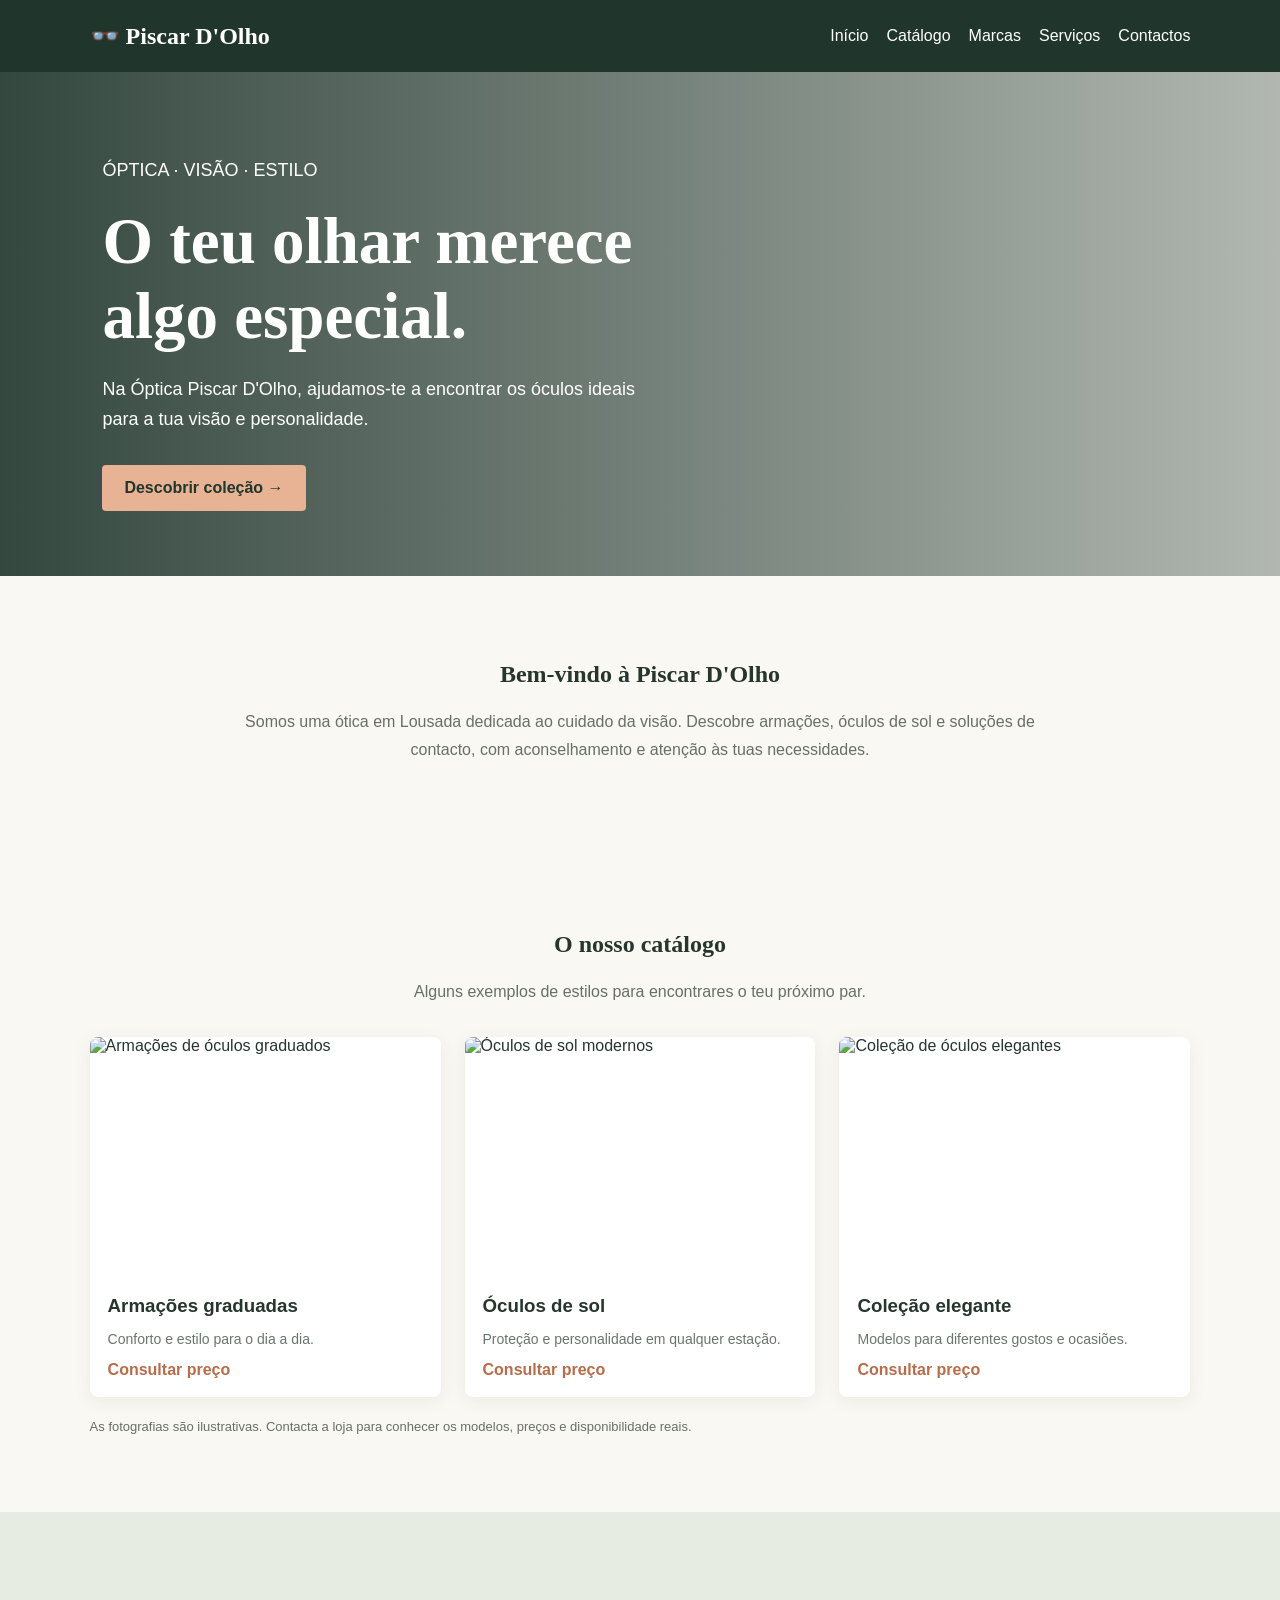
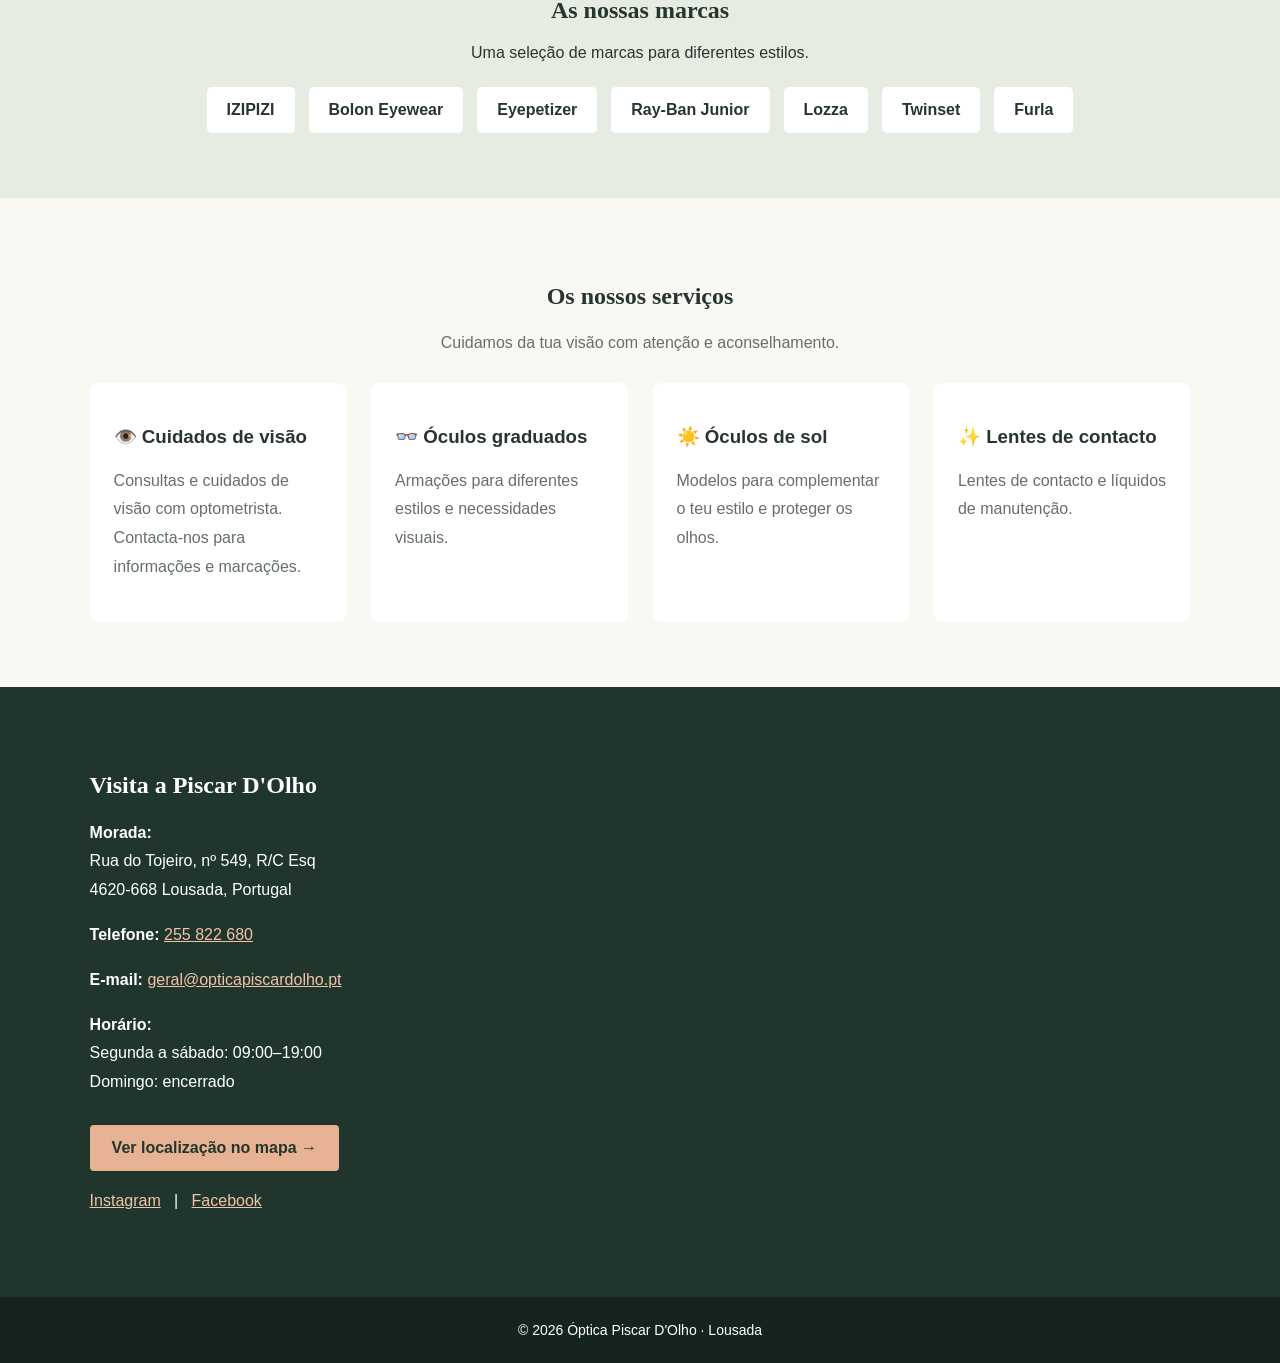
==== index.html @ 875afbbb "Revise index.html for new branding and content Updated the HTML structure and content for the websit" ====
<!DOCTYPE html>
<html lang="pt-PT">
<head>
  <meta charset="UTF-8">
  <meta name="viewport" content="width=device-width, initial-scale=1.0">
  <title>Óptica Piscar D'Olho | Lousada</title>
  <meta name="description" content="Óptica Piscar D'Olho em Lousada. Óculos graduados, óculos de sol, lentes de contacto e cuidados de visão.">
  <style>
    * { box-sizing: border-box; }
    html { scroll-behavior: smooth; }
    body {
      margin: 0;
      font-family: Arial, sans-serif;
      color: #26352e;
      background: #faf8f3;
    }
    header {
      background: #20362d;
      color: white;
      padding: 22px 7%;
      display: flex;
      justify-content: space-between;
      align-items: center;
      flex-wrap: wrap;
      gap: 15px;
    }
    header h2 { margin: 0; }
    nav { display: flex; flex-wrap: wrap; gap: 18px; }
    nav a { color: white; text-decoration: none; }
    nav a:hover { color: #e9b99b; }
    .hero {
      min-height: 480px;
      display: flex;
      align-items: center;
      padding: 65px 8%;
      color: white;
      background:
        linear-gradient(90deg, #20362de8, #20362d55),
        url("https://images.unsplash.com/photo-1511499767150-a48a237f0083?auto=format&fit=crop&w=1600&q=85")
        center/cover;
    }
    .hero div { max-width: 570px; }
    .hero h1 {
      font-family: Georgia, serif;
      font-size: clamp(38px, 6vw, 65px);
      margin: 0 0 20px;
    }
    .hero p { font-size: 18px; line-height: 1.7; }
    .button {
      display: inline-block;
      background: #e8b394;
      color: #20362d;
      padding: 14px 22px;
      margin-top: 12px;
      border-radius: 4px;
      text-decoration: none;
      font-weight: bold;
    }
    section { padding: 65px 7%; }
    .intro { text-align: center; max-width: 850px; margin: auto; }
    h2 { font-family: Georgia, serif; }
    .intro p, .service p { line-height: 1.8; color: #657067; }
    .products {
      display: grid;
      grid-template-columns: repeat(auto-fit, minmax(220px, 1fr));
      gap: 24px;
      margin-top: 30px;
    }
    .product {
      background: white;
      border-radius: 8px;
      overflow: hidden;
      box-shadow: 0 4px 18px #26352e12;
    }
    .product img {
      width: 100%;
      height: 240px;
      object-fit: cover;
      display: block;
    }
    .product-info { padding: 18px; }
    .product-info h3 { margin: 0 0 8px; }
    .product-info p { color: #69756c; font-size: 14px; }
    .price { font-weight: bold; color: #b66d4b; }
    .brands { background: #e7ece3; text-align: center; }
    .brand-list {
      display: flex;
      justify-content: center;
      flex-wrap: wrap;
      gap: 14px;
      margin-top: 25px;
    }
    .brand-list span {
      background: white;
      padding: 14px 20px;
      border-radius: 5px;
      font-weight: bold;
    }
    .services {
      display: grid;
      grid-template-columns: repeat(auto-fit, minmax(220px, 1fr));
      gap: 25px;
      margin-top: 25px;
    }
    .service {
      background: white;
      padding: 24px;
      border-radius: 8px;
    }
    .contact {
      background: #20362d;
      color: white;
    }
    .contact p { line-height: 1.8; }
    .contact a:not(.button) { color: #f0c4a8; }
    footer {
      background: #15251e;
      color: white;
      text-align: center;
      padding: 25px;
      font-size: 14px;
    }
    @media (max-width: 600px) {
      header { justify-content: center; text-align: center; }
      nav { justify-content: center; }
      .hero { padding: 55px 7%; }
    }
  </style>
</head>
<body>

  <header>
    <h2>👓 Piscar D'Olho</h2>
    <nav>
      <a href="#inicio">Início</a>
      <a href="#catalogo">Catálogo</a>
      <a href="#marcas">Marcas</a>
      <a href="#servicos">Serviços</a>
      <a href="#contactos">Contactos</a>
    </nav>
  </header>

  <main>
    <section class="hero" id="inicio">
      <div>
        <p>ÓPTICA · VISÃO · ESTILO</p>
        <h1>O teu olhar merece algo especial.</h1>
        <p>
          Na Óptica Piscar D'Olho, ajudamos-te a encontrar
          os óculos ideais para a tua visão e personalidade.
        </p>
        <a class="button" href="#catalogo">Descobrir coleção →</a>
      </div>
    </section>

    <section>
      <div class="intro">
        <h2>Bem-vindo à Piscar D'Olho</h2>
        <p>
          Somos uma ótica em Lousada dedicada ao cuidado da visão.
          Descobre armações, óculos de sol e soluções de contacto,
          com aconselhamento e atenção às tuas necessidades.
        </p>
      </div>
    </section>

    <section id="catalogo">
      <div class="intro">
        <h2>O nosso catálogo</h2>
        <p>Alguns exemplos de estilos para encontrares o teu próximo par.</p>
      </div>

      <div class="products">
        <article class="product">
          <img src="https://images.unsplash.com/photo-1574258495973-f010dfbb5371?auto=format&fit=crop&w=700&q=80"
               alt="Armações de óculos graduados">
          <div class="product-info">
            <h3>Armações graduadas</h3>
            <p>Conforto e estilo para o dia a dia.</p>
            <span class="price">Consultar preço</span>
          </div>
        </article>

        <article class="product">
          <img src="https://images.unsplash.com/photo-1508296695146-257a814070b4?auto=format&fit=crop&w=700&q=80"
               alt="Óculos de sol modernos">
          <div class="product-info">
            <h3>Óculos de sol</h3>
            <p>Proteção e personalidade em qualquer estação.</p>
            <span class="price">Consultar preço</span>
          </div>
        </article>

        <article class="product">
          <img src="https://images.unsplash.com/photo-1511499767150-a48a237f0083?auto=format&fit=crop&w=700&q=80"
               alt="Coleção de óculos elegantes">
          <div class="product-info">
            <h3>Coleção elegante</h3>
            <p>Modelos para diferentes gostos e ocasiões.</p>
            <span class="price">Consultar preço</span>
          </div>
        </article>
      </div>
      <p style="font-size:13px;color:#657067;margin-top:22px">
        As fotografias são ilustrativas. Contacta a loja para conhecer
        os modelos, preços e disponibilidade reais.
      </p>
    </section>

    <section class="brands" id="marcas">
      <h2>As nossas marcas</h2>
      <p>Uma seleção de marcas para diferentes estilos.</p>
      <div class="brand-list">
        <span>IZIPIZI</span>
        <span>Bolon Eyewear</span>
        <span>Eyepetizer</span>
        <span>Ray-Ban Junior</span>
        <span>Lozza</span>
        <span>Twinset</span>
        <span>Furla</span>
      </div>
    </section>

    <section id="servicos">
      <div class="intro">
        <h2>Os nossos serviços</h2>
        <p>Cuidamos da tua visão com atenção e aconselhamento.</p>
      </div>
      <div class="services">
        <article class="service">
          <h3>👁️ Cuidados de visão</h3>
          <p>Consultas e cuidados de visão com optometrista.
             Contacta-nos para informações e marcações.</p>
        </article>
        <article class="service">
          <h3>👓 Óculos graduados</h3>
          <p>Armações para diferentes estilos e necessidades visuais.</p>
        </article>
        <article class="service">
          <h3>☀️ Óculos de sol</h3>
          <p>Modelos para complementar o teu estilo e proteger os olhos.</p>
        </article>
        <article class="service">
          <h3>✨ Lentes de contacto</h3>
          <p>Lentes de contacto e líquidos de manutenção.</p>
        </article>
      </div>
    </section>

    <section class="contact" id="contactos">
      <h2>Visita a Piscar D'Olho</h2>
      <p><strong>Morada:</strong><br>
        Rua do Tojeiro, nº 549, R/C Esq<br>
        4620-668 Lousada, Portugal
      </p>
      <p><strong>Telefone:</strong>
        <a href="tel:+351255822680">255 822 680</a>
      </p>
      <p><strong>E-mail:</strong>
        <a href="mailto:geral@opticapiscardolho.pt">
          geral@opticapiscardolho.pt
        </a>
      </p>
      <p><strong>Horário:</strong><br>
        Segunda a sábado: 09:00–19:00<br>
        Domingo: encerrado
      </p>
      <a class="button"
         href="https://www.google.com/maps/search/?api=1&query=Rua+do+Tojeiro+549+Lousada"
         target="_blank" rel="noopener">
        Ver localização no mapa →
      </a>
      <p>
        <a href="https://www.instagram.com/opticapiscardolho/"
           target="_blank" rel="noopener">Instagram</a>
        &nbsp; | &nbsp;
        <a href="https://www.facebook.com/piscardolho/?locale=pt_BR"
           target="_blank" rel="noopener">Facebook</a>
      </p>
    </section>
  </main>

  <footer>
    © <span id="ano"></span> Óptica Piscar D'Olho · Lousada
  </footer>

  <script>
    document.getElementById("ano").textContent =
      new Date().getFullYear();
  </script>
</body>
</html>
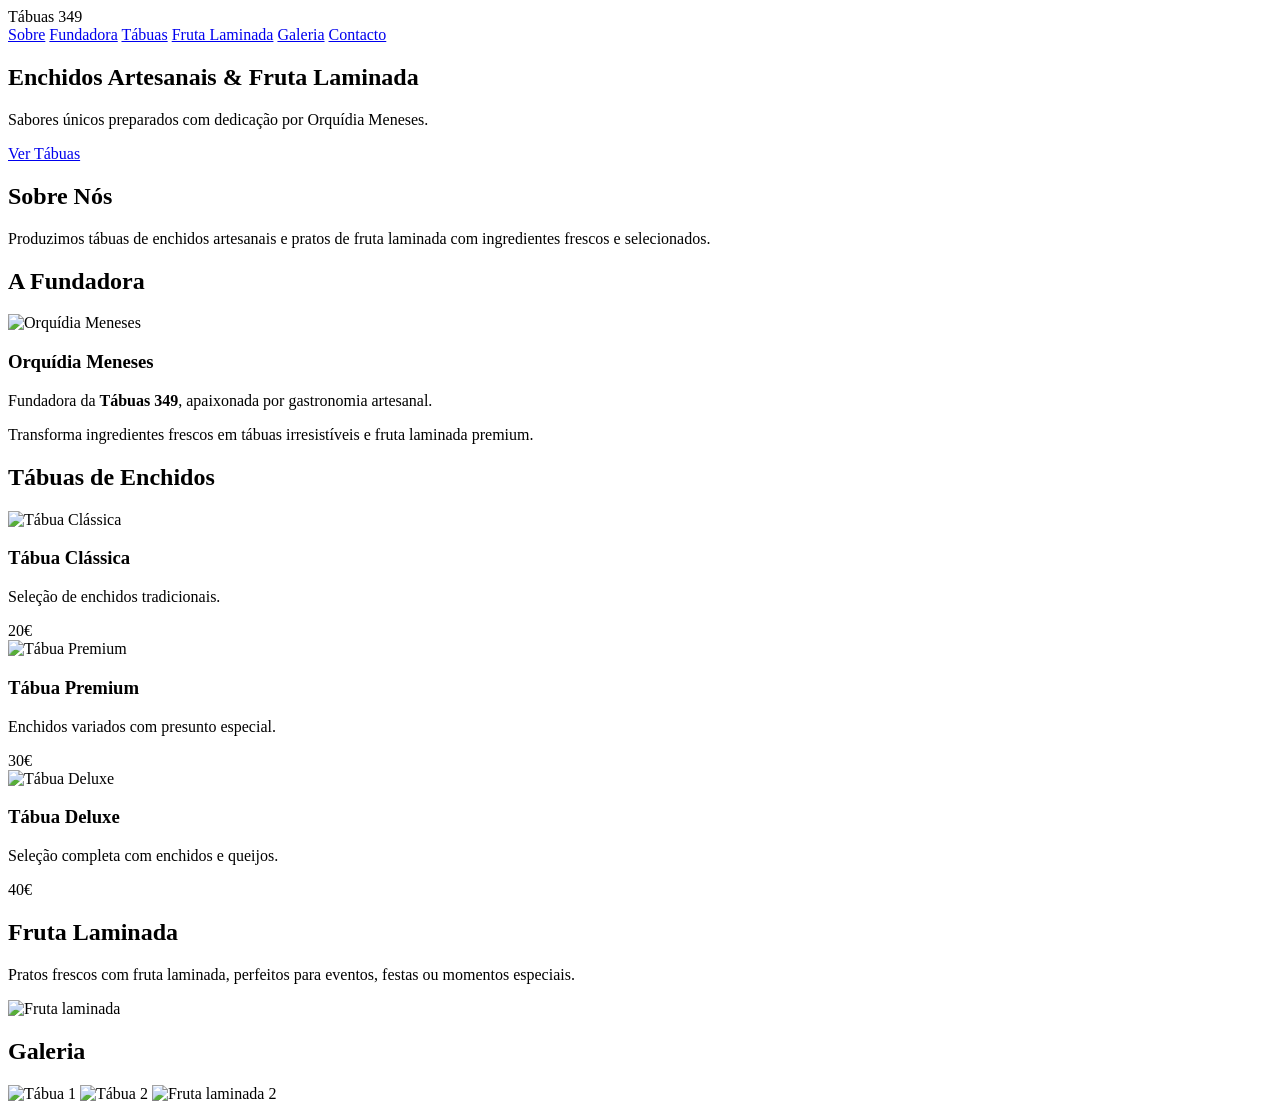
==== commit b0dfeb69: "Fix formatting of 'Fruta Laminada' link" ====
--- a/index.html
+++ b/index.html
@@ -1,297 +1,121 @@
-
 <!DOCTYPE html>
-<html lang="pt-PT">
+<html lang="pt">
 <head>
   <meta charset="UTF-8">
   <meta name="viewport" content="width=device-width, initial-scale=1.0">
-  <title>Óptica Piscar D'Olho | Lousada</title>
-  <meta name="description" content="Óptica Piscar D'Olho em Lousada. Óculos graduados, óculos de sol, lentes de contacto e cuidados de visão.">
-  <style>
-    * { box-sizing: border-box; }
-    html { scroll-behavior: smooth; }
-    body {
-      margin: 0;
-      font-family: Arial, sans-serif;
-      color: #26352e;
-      background: #faf8f3;
-    }
-    header {
-      background: #20362d;
-      color: white;
-      padding: 22px 7%;
-      display: flex;
-      justify-content: space-between;
-      align-items: center;
-      flex-wrap: wrap;
-      gap: 15px;
-    }
-    header h2 { margin: 0; }
-    nav { display: flex; flex-wrap: wrap; gap: 18px; }
-    nav a { color: white; text-decoration: none; }
-    nav a:hover { color: #e9b99b; }
-    .hero {
-      min-height: 480px;
-      display: flex;
-      align-items: center;
-      padding: 65px 8%;
-      color: white;
-      background:
-        linear-gradient(90deg, #20362de8, #20362d55),
-        url("https://images.unsplash.com/photo-1511499767150-a48a237f0083?auto=format&fit=crop&w=1600&q=85")
-        center/cover;
-    }
-    .hero div { max-width: 570px; }
-    .hero h1 {
-      font-family: Georgia, serif;
-      font-size: clamp(38px, 6vw, 65px);
-      margin: 0 0 20px;
-    }
-    .hero p { font-size: 18px; line-height: 1.7; }
-    .button {
-      display: inline-block;
-      background: #e8b394;
-      color: #20362d;
-      padding: 14px 22px;
-      margin-top: 12px;
-      border-radius: 4px;
-      text-decoration: none;
-      font-weight: bold;
-    }
-    section { padding: 65px 7%; }
-    .intro { text-align: center; max-width: 850px; margin: auto; }
-    h2 { font-family: Georgia, serif; }
-    .intro p, .service p { line-height: 1.8; color: #657067; }
-    .products {
-      display: grid;
-      grid-template-columns: repeat(auto-fit, minmax(220px, 1fr));
-      gap: 24px;
-      margin-top: 30px;
-    }
-    .product {
-      background: white;
-      border-radius: 8px;
-      overflow: hidden;
-      box-shadow: 0 4px 18px #26352e12;
-    }
-    .product img {
-      width: 100%;
-      height: 240px;
-      object-fit: cover;
-      display: block;
-    }
-    .product-info { padding: 18px; }
-    .product-info h3 { margin: 0 0 8px; }
-    .product-info p { color: #69756c; font-size: 14px; }
-    .price { font-weight: bold; color: #b66d4b; }
-    .brands { background: #e7ece3; text-align: center; }
-    .brand-list {
-      display: flex;
-      justify-content: center;
-      flex-wrap: wrap;
-      gap: 14px;
-      margin-top: 25px;
-    }
-    .brand-list span {
-      background: white;
-      padding: 14px 20px;
-      border-radius: 5px;
-      font-weight: bold;
-    }
-    .services {
-      display: grid;
-      grid-template-columns: repeat(auto-fit, minmax(220px, 1fr));
-      gap: 25px;
-      margin-top: 25px;
-    }
-    .service {
-      background: white;
-      padding: 24px;
-      border-radius: 8px;
-    }
-    .contact {
-      background: #20362d;
-      color: white;
-    }
-    .contact p { line-height: 1.8; }
-    .contact a:not(.button) { color: #f0c4a8; }
-    footer {
-      background: #15251e;
-      color: white;
-      text-align: center;
-      padding: 25px;
-      font-size: 14px;
-    }
-    @media (max-width: 600px) {
-      header { justify-content: center; text-align: center; }
-      nav { justify-content: center; }
-      .hero { padding: 55px 7%; }
-    }
-  </style>
+  <title>Tábuas 349 — Enchidos & Fruta Laminada</title>
+  <link rel="stylesheet" href="style.css">
 </head>
+
 <body>
 
-  <header>
-    <h2>👓 Piscar D'Olho</h2>
+  <!-- ============================
+       HEADER MODERNO
+  ============================ -->
+  <header class="topo">
+    <div class="logo">Tábuas 349</div>
     <nav>
-      <a href="#inicio">Início</a>
-      <a href="#catalogo">Catálogo</a>
-      <a href="#marcas">Marcas</a>
-      <a href="#servicos">Serviços</a>
-      <a href="#contactos">Contactos</a>
+      <a href="#sobre">Sobre</a>
+      <a href="#fundadora">Fundadora</a>
+      <a href="#tabuas">Tábuas</a>
+      <a href="#fruta">Fruta Laminada</a> 
+      <a href="#galeria">Galeria</a>
+      <a href="#contacto">Contacto</a>
     </nav>
   </header>
 
-  <main>
-    <section class="hero" id="inicio">
-      <div>
-        <p>ÓPTICA · VISÃO · ESTILO</p>
-        <h1>O teu olhar merece algo especial.</h1>
-        <p>
-          Na Óptica Piscar D'Olho, ajudamos-te a encontrar
-          os óculos ideais para a tua visão e personalidade.
-        </p>
-        <a class="button" href="#catalogo">Descobrir coleção →</a>
-      </div>
-    </section>
-
-    <section>
-      <div class="intro">
-        <h2>Bem-vindo à Piscar D'Olho</h2>
-        <p>
-          Somos uma ótica em Lousada dedicada ao cuidado da visão.
-          Descobre armações, óculos de sol e soluções de contacto,
-          com aconselhamento e atenção às tuas necessidades.
-        </p>
-      </div>
-    </section>
-
-    <section id="catalogo">
-      <div class="intro">
-        <h2>O nosso catálogo</h2>
-        <p>Alguns exemplos de estilos para encontrares o teu próximo par.</p>
-      </div>
-
-      <div class="products">
-        <article class="product">
-          <img src="https://images.unsplash.com/photo-1574258495973-f010dfbb5371?auto=format&fit=crop&w=700&q=80"
-               alt="Armações de óculos graduados">
-          <div class="product-info">
-            <h3>Armações graduadas</h3>
-            <p>Conforto e estilo para o dia a dia.</p>
-            <span class="price">Consultar preço</span>
-          </div>
-        </article>
-
-        <article class="product">
-          <img src="https://images.unsplash.com/photo-1508296695146-257a814070b4?auto=format&fit=crop&w=700&q=80"
-               alt="Óculos de sol modernos">
-          <div class="product-info">
-            <h3>Óculos de sol</h3>
-            <p>Proteção e personalidade em qualquer estação.</p>
-            <span class="price">Consultar preço</span>
-          </div>
-        </article>
-
-        <article class="product">
-          <img src="https://images.unsplash.com/photo-1511499767150-a48a237f0083?auto=format&fit=crop&w=700&q=80"
-               alt="Coleção de óculos elegantes">
-          <div class="product-info">
-            <h3>Coleção elegante</h3>
-            <p>Modelos para diferentes gostos e ocasiões.</p>
-            <span class="price">Consultar preço</span>
-          </div>
-        </article>
-      </div>
-      <p style="font-size:13px;color:#657067;margin-top:22px">
-        As fotografias são ilustrativas. Contacta a loja para conhecer
-        os modelos, preços e disponibilidade reais.
-      </p>
-    </section>
-
-    <section class="brands" id="marcas">
-      <h2>As nossas marcas</h2>
-      <p>Uma seleção de marcas para diferentes estilos.</p>
-      <div class="brand-list">
-        <span>IZIPIZI</span>
-        <span>Bolon Eyewear</span>
-        <span>Eyepetizer</span>
-        <span>Ray-Ban Junior</span>
-        <span>Lozza</span>
-        <span>Twinset</span>
-        <span>Furla</span>
-      </div>
-    </section>
-
-    <section id="servicos">
-      <div class="intro">
-        <h2>Os nossos serviços</h2>
-        <p>Cuidamos da tua visão com atenção e aconselhamento.</p>
-      </div>
-      <div class="services">
-        <article class="service">
-          <h3>👁️ Cuidados de visão</h3>
-          <p>Consultas e cuidados de visão com optometrista.
-             Contacta-nos para informações e marcações.</p>
-        </article>
-        <article class="service">
-          <h3>👓 Óculos graduados</h3>
-          <p>Armações para diferentes estilos e necessidades visuais.</p>
-        </article>
-        <article class="service">
-          <h3>☀️ Óculos de sol</h3>
-          <p>Modelos para complementar o teu estilo e proteger os olhos.</p>
-        </article>
-        <article class="service">
-          <h3>✨ Lentes de contacto</h3>
-          <p>Lentes de contacto e líquidos de manutenção.</p>
-        </article>
-      </div>
-    </section>
-
-    <section class="contact" id="contactos">
-      <h2>Visita a Piscar D'Olho</h2>
-      <p><strong>Morada:</strong><br>
-        Rua do Tojeiro, nº 549, R/C Esq<br>
-        4620-668 Lousada, Portugal
-      </p>
-      <p><strong>Telefone:</strong>
-        <a href="tel:+351255822680">255 822 680</a>
-      </p>
-      <p><strong>E-mail:</strong>
-        <a href="mailto:geral@opticapiscardolho.pt">
-          geral@opticapiscardolho.pt
-        </a>
-      </p>
-      <p><strong>Horário:</strong><br>
-        Segunda a sábado: 09:00–19:00<br>
-        Domingo: encerrado
-      </p>
-      <a class="button"
-         href="https://www.google.com/maps/search/?api=1&query=Rua+do+Tojeiro+549+Lousada"
-         target="_blank" rel="noopener">
-        Ver localização no mapa →
-      </a>
-      <p>
-        <a href="https://www.instagram.com/opticapiscardolho/"
-           target="_blank" rel="noopener">Instagram</a>
-        &nbsp; | &nbsp;
-        <a href="https://www.facebook.com/piscardolho/?locale=pt_BR"
-           target="_blank" rel="noopener">Facebook</a>
-      </p>
-    </section>
-  </main>
-
-  <footer>
-    © <span id="ano"></span> Óptica Piscar D'Olho · Lousada
-  </footer>
-
-  <script>
-    document.getElementById("ano").textContent =
-      new Date().getFullYear();
-  </script>
-</body>
-</html>
+  <!-- ============================
+       HERO MODERNO
+  ============================ -->
+  <section class="hero">
+  <div class="hero-texto">
+    <h1>Enchidos Artesanais & Fruta Laminada</h1>
+    <p>Sabores únicos preparados com dedicação por Orquídia Meneses.</p>
+    <a href="#tabuas" class="botao">Ver Tábuas</a>
+  </div>
+</section>
 
 
 
+  <!-- ============================
+       SOBRE
+  ============================ -->
+  <section id="sobre" class="secao secao-alt">
+    <h2>Sobre Nós</h2>
+    <p>Produzimos tábuas de enchidos artesanais e pratos de fruta laminada com ingredientes frescos e selecionados.</p>
+  </section>
 
+  <!-- ============================
+       FUNDADORA
+  ============================ -->
+<section id="fundadora" class="secao">
+  <h2>A Fundadora</h2>
+
+  <div class="fundadora-container">
+    <img src="img/orquidia.jpg" alt="Orquídia Meneses" class="fundadora-foto">
+
+    <div class="fundadora-texto">
+      <h3>Orquídia Meneses</h3>
+      <p>Fundadora da <strong>Tábuas 349</strong>, apaixonada por gastronomia artesanal.</p>
+      <p>Transforma ingredientes frescos em tábuas irresistíveis e fruta laminada premium.</p>
+    </div>
+  </div>
+</section>
+
+
+  <!-- ============================
+       TÁBUAS
+  ============================ -->
+ <section id="tabuas" class="secao secao-alt">
+  <h2>Tábuas de Enchidos</h2>
+
+  <div class="grid">
+    <div class="card">
+      <img src="img/tabua20.jpg" alt="Tábua Clássica">
+      <h3>Tábua Clássica</h3>
+      <p>Seleção de enchidos tradicionais.</p>
+      <span class="preco">20€</span>
+    </div>
+
+    <div class="card">
+      <img src="img/tabua30.jpg" alt="Tábua Premium">
+      <h3>Tábua Premium</h3>
+      <p>Enchidos variados com presunto especial.</p>
+      <span class="preco">30€</span>
+    </div>
+
+    <div class="card">
+      <img src="img/tabua40.jpg" alt="Tábua Deluxe">
+      <h3>Tábua Deluxe</h3>
+      <p>Seleção completa com enchidos e queijos.</p>
+      <span class="preco">40€</span>
+    </div>
+  </div>
+</section>
+
+
+  <!-- ============================
+       FRUTA LAMINADA
+  ============================ -->
+
+  <section id="fruta" class="secao">
+  <h2>Fruta Laminada</h2>
+  <p>Pratos frescos com fruta laminada, perfeitos para eventos, festas ou momentos especiais.</p>
+  <img src="img/fruta.jpg" alt="Fruta laminada" class="fruta-foto">
+</section>
+
+
+  <!-- ============================
+       GALERIA
+  ============================ -->
+ <section id="galeria" class="secao secao-alt">
+  <h2>Galeria</h2>
+
+  <div class="grid">
+    <img src="img/tabua1.jpg" class="galeria-img" alt="Tábua 1">
+    <img src="img/tabua2.jpg" class="galeria-img" alt="Tábua 2">
+    <img src="img/fruta2.jpg" class="galeria-img" alt="Fruta laminada 2">
+  </div>
+</section>
+
+
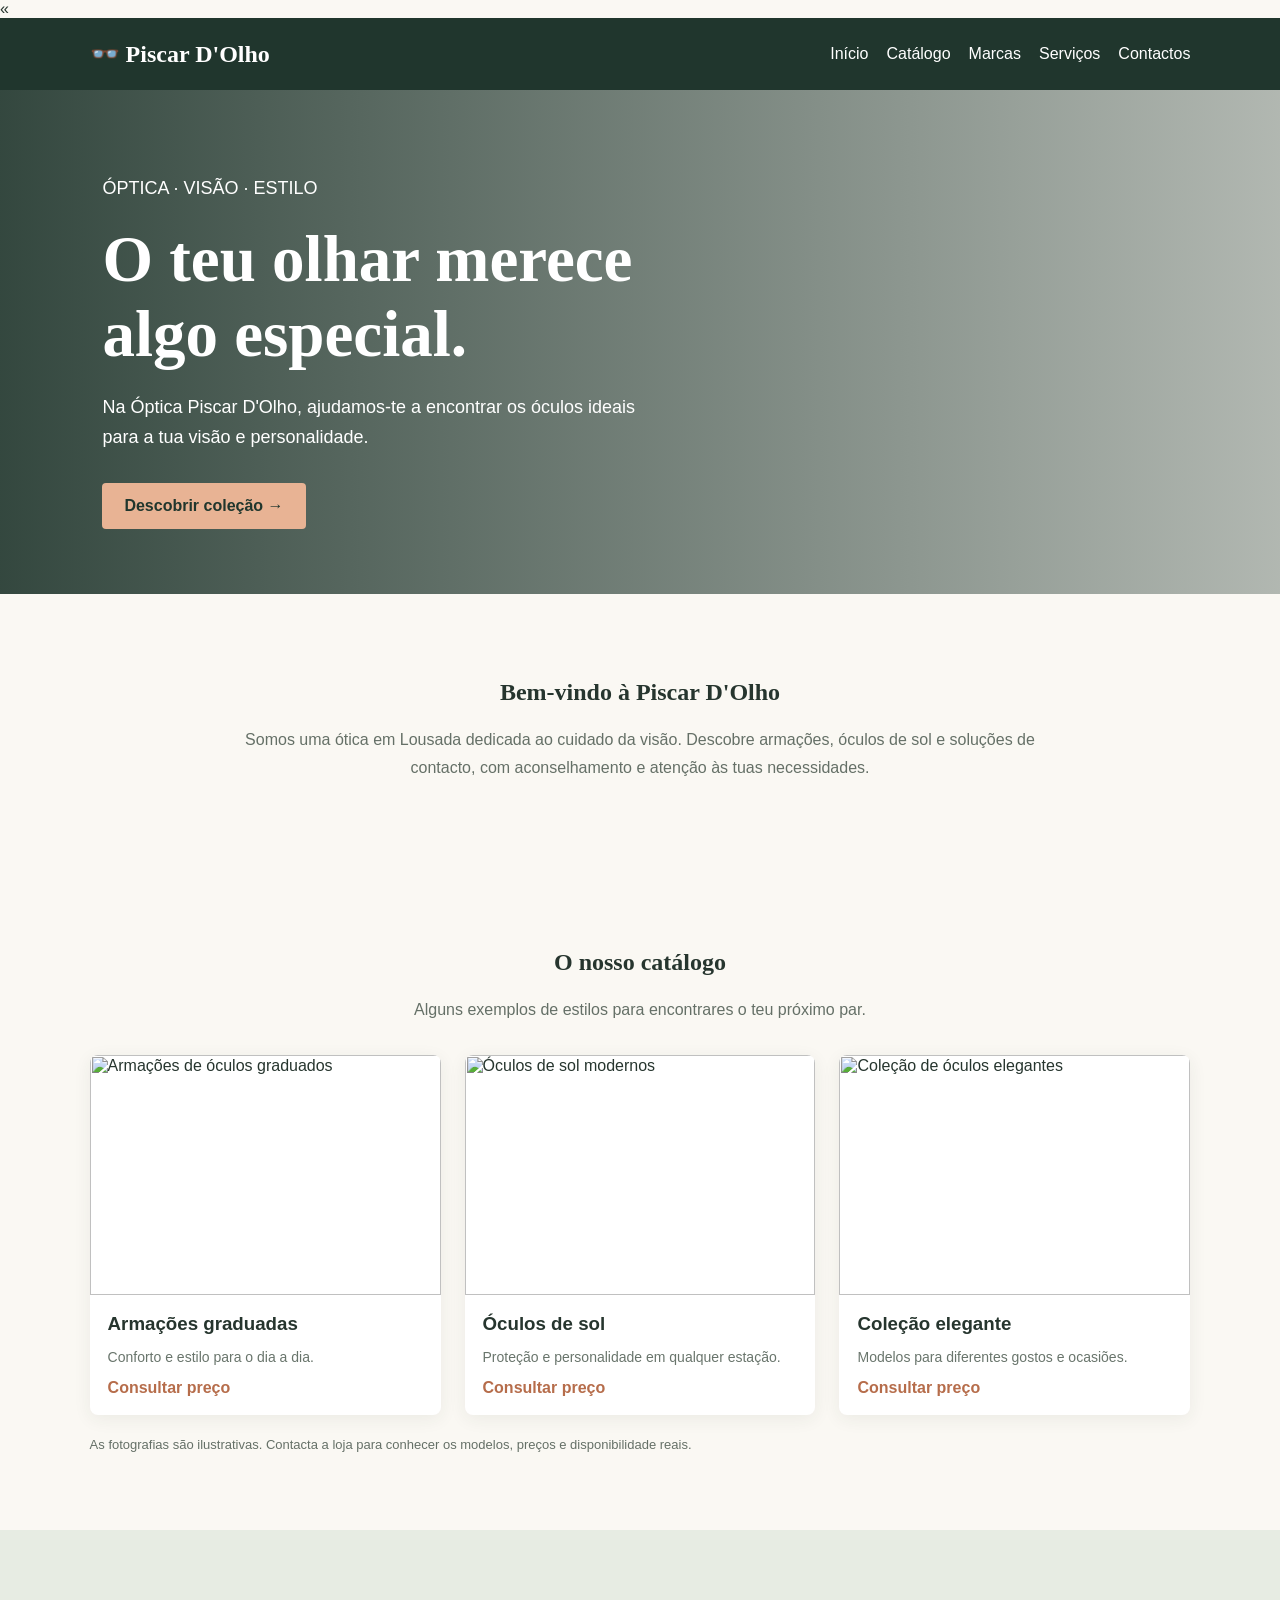
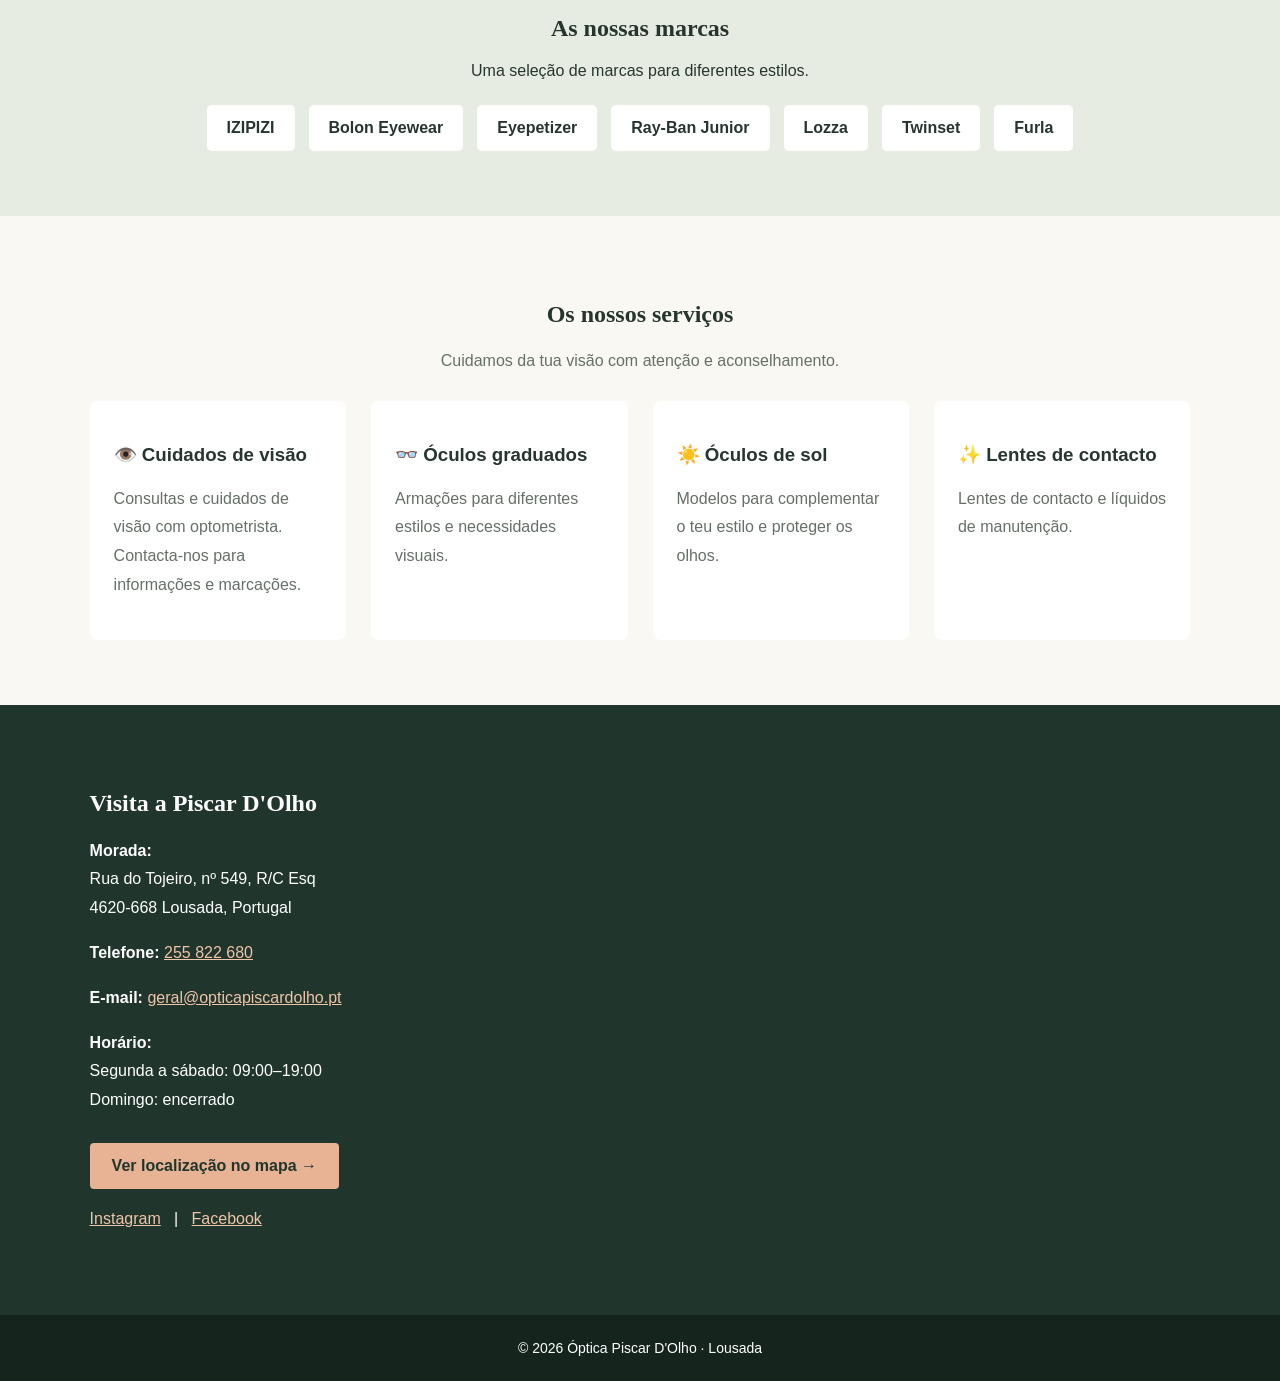
==== commit eb0d3fde: "Revise index.html for Óptica Piscar D'Olho Updated the website content and styling for Óptica Piscar" ====
--- a/index.html
+++ b/index.html
@@ -1,121 +1,293 @@
+«
 <!DOCTYPE html>
-<html lang="pt">
+<html lang="pt-PT">
 <head>
   <meta charset="UTF-8">
   <meta name="viewport" content="width=device-width, initial-scale=1.0">
-  <title>Tábuas 349 — Enchidos & Fruta Laminada</title>
-  <link rel="stylesheet" href="style.css">
+  <title>Óptica Piscar D'Olho | Lousada</title>
+  <meta name="description" content="Óptica Piscar D'Olho em Lousada. Óculos graduados, óculos de sol, lentes de contacto e cuidados de visão.">
+  <style>
+    * { box-sizing: border-box; }
+    html { scroll-behavior: smooth; }
+    body {
+      margin: 0;
+      font-family: Arial, sans-serif;
+      color: #26352e;
+      background: #faf8f3;
+    }
+    header {
+      background: #20362d;
+      color: white;
+      padding: 22px 7%;
+      display: flex;
+      justify-content: space-between;
+      align-items: center;
+      flex-wrap: wrap;
+      gap: 15px;
+    }
+    header h2 { margin: 0; }
+    nav { display: flex; flex-wrap: wrap; gap: 18px; }
+    nav a { color: white; text-decoration: none; }
+    nav a:hover { color: #e9b99b; }
+    .hero {
+      min-height: 480px;
+      display: flex;
+      align-items: center;
+      padding: 65px 8%;
+      color: white;
+      background:
+        linear-gradient(90deg, #20362de8, #20362d55),
+        url("https://images.unsplash.com/photo-1511499767150-a48a237f0083?auto=format&fit=crop&w=1600&q=85")
+        center/cover;
+    }
+    .hero div { max-width: 570px; }
+    .hero h1 {
+      font-family: Georgia, serif;
+      font-size: clamp(38px, 6vw, 65px);
+      margin: 0 0 20px;
+    }
+    .hero p { font-size: 18px; line-height: 1.7; }
+    .button {
+      display: inline-block;
+      background: #e8b394;
+      color: #20362d;
+      padding: 14px 22px;
+      margin-top: 12px;
+      border-radius: 4px;
+      text-decoration: none;
+      font-weight: bold;
+    }
+    section { padding: 65px 7%; }
+    .intro { text-align: center; max-width: 850px; margin: auto; }
+    h2 { font-family: Georgia, serif; }
+    .intro p, .service p { line-height: 1.8; color: #657067; }
+    .products {
+      display: grid;
+      grid-template-columns: repeat(auto-fit, minmax(220px, 1fr));
+      gap: 24px;
+      margin-top: 30px;
+    }
+    .product {
+      background: white;
+      border-radius: 8px;
+      overflow: hidden;
+      box-shadow: 0 4px 18px #26352e12;
+    }
+    .product img {
+      width: 100%;
+      height: 240px;
+      object-fit: cover;
+      display: block;
+    }
+    .product-info { padding: 18px; }
+    .product-info h3 { margin: 0 0 8px; }
+    .product-info p { color: #69756c; font-size: 14px; }
+    .price { font-weight: bold; color: #b66d4b; }
+    .brands { background: #e7ece3; text-align: center; }
+    .brand-list {
+      display: flex;
+      justify-content: center;
+      flex-wrap: wrap;
+      gap: 14px;
+      margin-top: 25px;
+    }
+    .brand-list span {
+      background: white;
+      padding: 14px 20px;
+      border-radius: 5px;
+      font-weight: bold;
+    }
+    .services {
+      display: grid;
+      grid-template-columns: repeat(auto-fit, minmax(220px, 1fr));
+      gap: 25px;
+      margin-top: 25px;
+    }
+    .service {
+      background: white;
+      padding: 24px;
+      border-radius: 8px;
+    }
+    .contact {
+      background: #20362d;
+      color: white;
+    }
+    .contact p { line-height: 1.8; }
+    .contact a:not(.button) { color: #f0c4a8; }
+    footer {
+      background: #15251e;
+      color: white;
+      text-align: center;
+      padding: 25px;
+      font-size: 14px;
+    }
+    @media (max-width: 600px) {
+      header { justify-content: center; text-align: center; }
+      nav { justify-content: center; }
+      .hero { padding: 55px 7%; }
+    }
+  </style>
 </head>
-
 <body>
 
-  <!-- ============================
-       HEADER MODERNO
-  ============================ -->
-  <header class="topo">
-    <div class="logo">Tábuas 349</div>
+  <header>
+    <h2>👓 Piscar D'Olho</h2>
     <nav>
-      <a href="#sobre">Sobre</a>
-      <a href="#fundadora">Fundadora</a>
-      <a href="#tabuas">Tábuas</a>
-      <a href="#fruta">Fruta Laminada</a> 
-      <a href="#galeria">Galeria</a>
-      <a href="#contacto">Contacto</a>
+      <a href="#inicio">Início</a>
+      <a href="#catalogo">Catálogo</a>
+      <a href="#marcas">Marcas</a>
+      <a href="#servicos">Serviços</a>
+      <a href="#contactos">Contactos</a>
     </nav>
   </header>
 
-  <!-- ============================
-       HERO MODERNO
-  ============================ -->
-  <section class="hero">
-  <div class="hero-texto">
-    <h1>Enchidos Artesanais & Fruta Laminada</h1>
-    <p>Sabores únicos preparados com dedicação por Orquídia Meneses.</p>
-    <a href="#tabuas" class="botao">Ver Tábuas</a>
-  </div>
-</section>
-
-
-
-  <!-- ============================
-       SOBRE
-  ============================ -->
-  <section id="sobre" class="secao secao-alt">
-    <h2>Sobre Nós</h2>
-    <p>Produzimos tábuas de enchidos artesanais e pratos de fruta laminada com ingredientes frescos e selecionados.</p>
-  </section>
-
-  <!-- ============================
-       FUNDADORA
-  ============================ -->
-<section id="fundadora" class="secao">
-  <h2>A Fundadora</h2>
-
-  <div class="fundadora-container">
-    <img src="img/orquidia.jpg" alt="Orquídia Meneses" class="fundadora-foto">
-
-    <div class="fundadora-texto">
-      <h3>Orquídia Meneses</h3>
-      <p>Fundadora da <strong>Tábuas 349</strong>, apaixonada por gastronomia artesanal.</p>
-      <p>Transforma ingredientes frescos em tábuas irresistíveis e fruta laminada premium.</p>
-    </div>
-  </div>
-</section>
-
-
-  <!-- ============================
-       TÁBUAS
-  ============================ -->
- <section id="tabuas" class="secao secao-alt">
-  <h2>Tábuas de Enchidos</h2>
-
-  <div class="grid">
-    <div class="card">
-      <img src="img/tabua20.jpg" alt="Tábua Clássica">
-      <h3>Tábua Clássica</h3>
-      <p>Seleção de enchidos tradicionais.</p>
-      <span class="preco">20€</span>
-    </div>
-
-    <div class="card">
-      <img src="img/tabua30.jpg" alt="Tábua Premium">
-      <h3>Tábua Premium</h3>
-      <p>Enchidos variados com presunto especial.</p>
-      <span class="preco">30€</span>
-    </div>
-
-    <div class="card">
-      <img src="img/tabua40.jpg" alt="Tábua Deluxe">
-      <h3>Tábua Deluxe</h3>
-      <p>Seleção completa com enchidos e queijos.</p>
-      <span class="preco">40€</span>
-    </div>
-  </div>
-</section>
-
-
-  <!-- ============================
-       FRUTA LAMINADA
-  ============================ -->
-
-  <section id="fruta" class="secao">
-  <h2>Fruta Laminada</h2>
-  <p>Pratos frescos com fruta laminada, perfeitos para eventos, festas ou momentos especiais.</p>
-  <img src="img/fruta.jpg" alt="Fruta laminada" class="fruta-foto">
-</section>
-
-
-  <!-- ============================
-       GALERIA
-  ============================ -->
- <section id="galeria" class="secao secao-alt">
-  <h2>Galeria</h2>
-
-  <div class="grid">
-    <img src="img/tabua1.jpg" class="galeria-img" alt="Tábua 1">
-    <img src="img/tabua2.jpg" class="galeria-img" alt="Tábua 2">
-    <img src="img/fruta2.jpg" class="galeria-img" alt="Fruta laminada 2">
-  </div>
-</section>
-
-
+  <main>
+    <section class="hero" id="inicio">
+      <div>
+        <p>ÓPTICA · VISÃO · ESTILO</p>
+        <h1>O teu olhar merece algo especial.</h1>
+        <p>
+          Na Óptica Piscar D'Olho, ajudamos-te a encontrar
+          os óculos ideais para a tua visão e personalidade.
+        </p>
+        <a class="button" href="#catalogo">Descobrir coleção →</a>
+      </div>
+    </section>
+
+    <section>
+      <div class="intro">
+        <h2>Bem-vindo à Piscar D'Olho</h2>
+        <p>
+          Somos uma ótica em Lousada dedicada ao cuidado da visão.
+          Descobre armações, óculos de sol e soluções de contacto,
+          com aconselhamento e atenção às tuas necessidades.
+        </p>
+      </div>
+    </section>
+
+    <section id="catalogo">
+      <div class="intro">
+        <h2>O nosso catálogo</h2>
+        <p>Alguns exemplos de estilos para encontrares o teu próximo par.</p>
+      </div>
+
+      <div class="products">
+        <article class="product">
+          <img src="https://images.unsplash.com/photo-1574258495973-f010dfbb5371?auto=format&fit=crop&w=700&q=80"
+               alt="Armações de óculos graduados">
+          <div class="product-info">
+            <h3>Armações graduadas</h3>
+            <p>Conforto e estilo para o dia a dia.</p>
+            <span class="price">Consultar preço</span>
+          </div>
+        </article>
+
+        <article class="product">
+          <img src="https://images.unsplash.com/photo-1508296695146-257a814070b4?auto=format&fit=crop&w=700&q=80"
+               alt="Óculos de sol modernos">
+          <div class="product-info">
+            <h3>Óculos de sol</h3>
+            <p>Proteção e personalidade em qualquer estação.</p>
+            <span class="price">Consultar preço</span>
+          </div>
+        </article>
+
+        <article class="product">
+          <img src="https://images.unsplash.com/photo-1511499767150-a48a237f0083?auto=format&fit=crop&w=700&q=80"
+               alt="Coleção de óculos elegantes">
+          <div class="product-info">
+            <h3>Coleção elegante</h3>
+            <p>Modelos para diferentes gostos e ocasiões.</p>
+            <span class="price">Consultar preço</span>
+          </div>
+        </article>
+      </div>
+      <p style="font-size:13px;color:#657067;margin-top:22px">
+        As fotografias são ilustrativas. Contacta a loja para conhecer
+        os modelos, preços e disponibilidade reais.
+      </p>
+    </section>
+
+    <section class="brands" id="marcas">
+      <h2>As nossas marcas</h2>
+      <p>Uma seleção de marcas para diferentes estilos.</p>
+      <div class="brand-list">
+        <span>IZIPIZI</span>
+        <span>Bolon Eyewear</span>
+        <span>Eyepetizer</span>
+        <span>Ray-Ban Junior</span>
+        <span>Lozza</span>
+        <span>Twinset</span>
+        <span>Furla</span>
+      </div>
+    </section>
+
+    <section id="servicos">
+      <div class="intro">
+        <h2>Os nossos serviços</h2>
+        <p>Cuidamos da tua visão com atenção e aconselhamento.</p>
+      </div>
+      <div class="services">
+        <article class="service">
+          <h3>👁️ Cuidados de visão</h3>
+          <p>Consultas e cuidados de visão com optometrista.
+             Contacta-nos para informações e marcações.</p>
+        </article>
+        <article class="service">
+          <h3>👓 Óculos graduados</h3>
+          <p>Armações para diferentes estilos e necessidades visuais.</p>
+        </article>
+        <article class="service">
+          <h3>☀️ Óculos de sol</h3>
+          <p>Modelos para complementar o teu estilo e proteger os olhos.</p>
+        </article>
+        <article class="service">
+          <h3>✨ Lentes de contacto</h3>
+          <p>Lentes de contacto e líquidos de manutenção.</p>
+        </article>
+      </div>
+    </section>
+
+    <section class="contact" id="contactos">
+      <h2>Visita a Piscar D'Olho</h2>
+      <p><strong>Morada:</strong><br>
+        Rua do Tojeiro, nº 549, R/C Esq<br>
+        4620-668 Lousada, Portugal
+      </p>
+      <p><strong>Telefone:</strong>
+        <a href="tel:+351255822680">255 822 680</a>
+      </p>
+      <p><strong>E-mail:</strong>
+        <a href="mailto:geral@opticapiscardolho.pt">
+          geral@opticapiscardolho.pt
+        </a>
+      </p>
+      <p><strong>Horário:</strong><br>
+        Segunda a sábado: 09:00–19:00<br>
+        Domingo: encerrado
+      </p>
+      <a class="button"
+         href="https://www.google.com/maps/search/?api=1&query=Rua+do+Tojeiro+549+Lousada"
+         target="_blank" rel="noopener">
+        Ver localização no mapa →
+      </a>
+      <p>
+        <a href="https://www.instagram.com/opticapiscardolho/"
+           target="_blank" rel="noopener">Instagram</a>
+        &nbsp; | &nbsp;
+        <a href="https://www.facebook.com/piscardolho/?locale=pt_BR"
+           target="_blank" rel="noopener">Facebook</a>
+      </p>
+    </section>
+  </main>
+
+  <footer>
+    © <span id="ano"></span> Óptica Piscar D'Olho · Lousada
+  </footer>
+
+  <script>
+    document.getElementById("ano").textContent =
+      new Date().getFullYear();
+  </script>
+</body>
+</html>
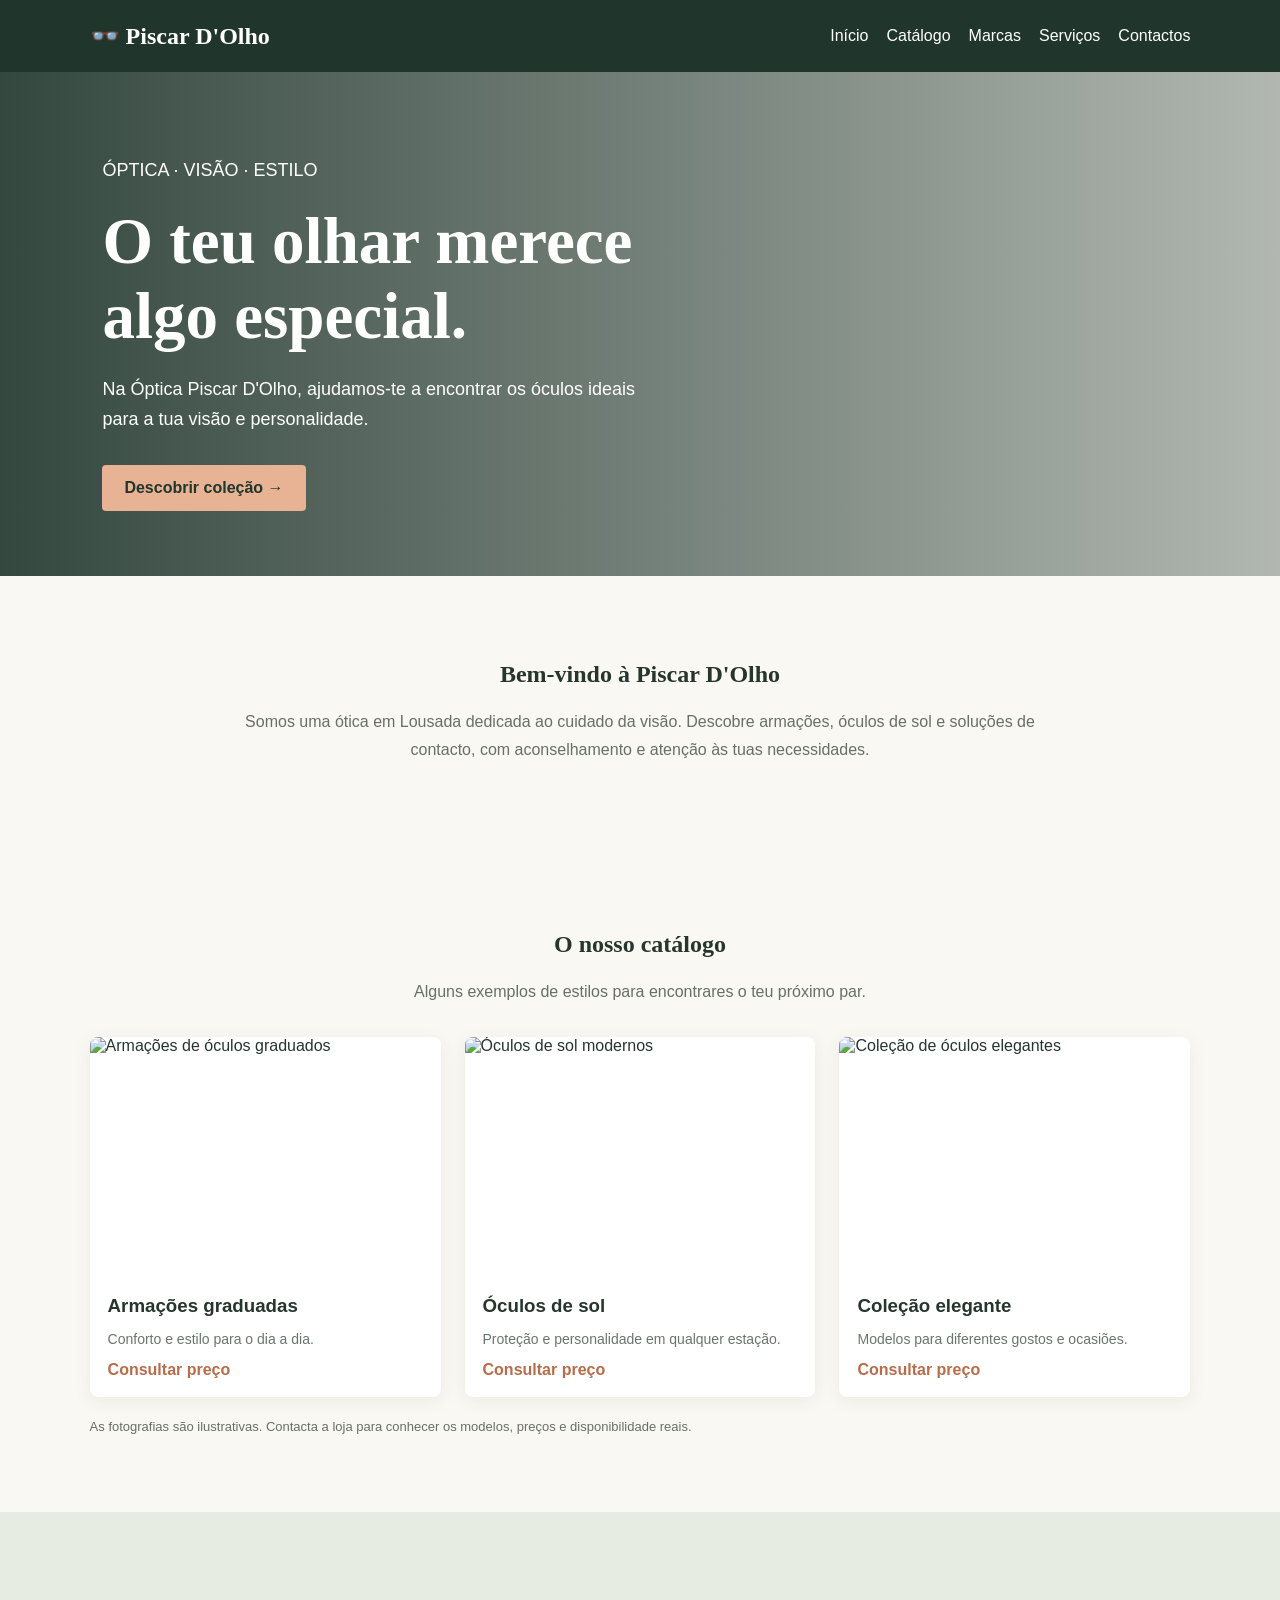
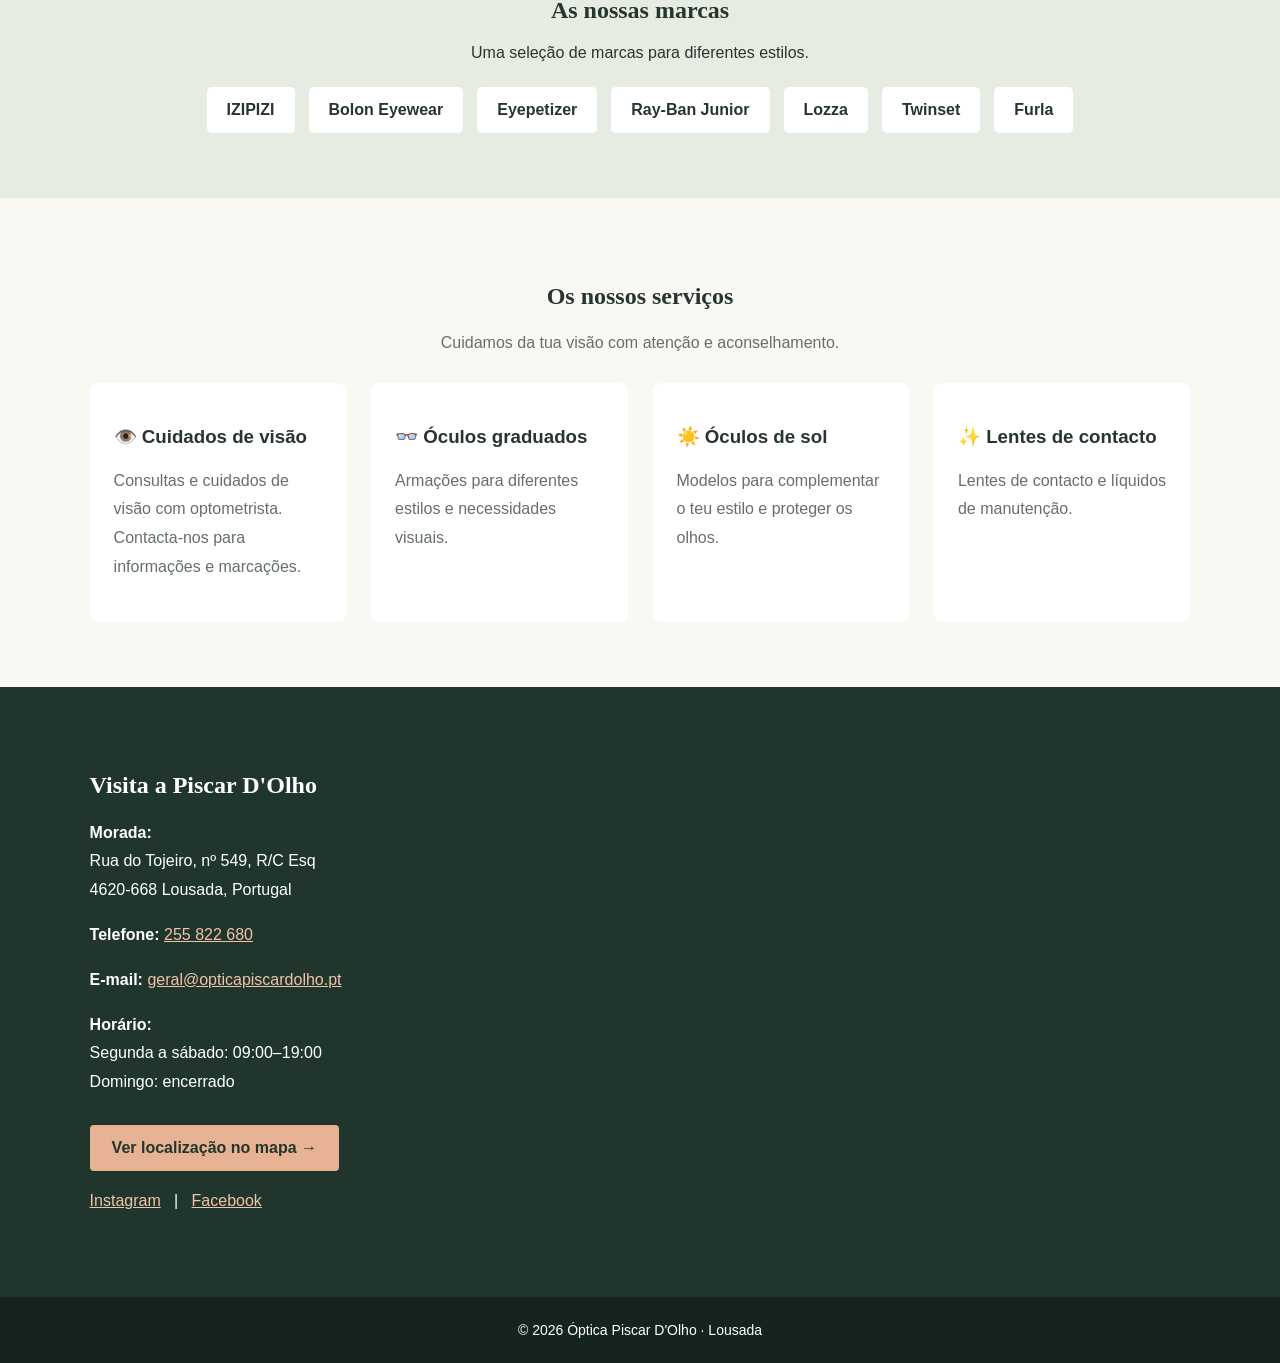
==== commit a690fb30: "Update index.html" ====
--- a/index.html
+++ b/index.html
@@ -1,4 +1,4 @@
-«
+
 <!DOCTYPE html>
 <html lang="pt-PT">
 <head>
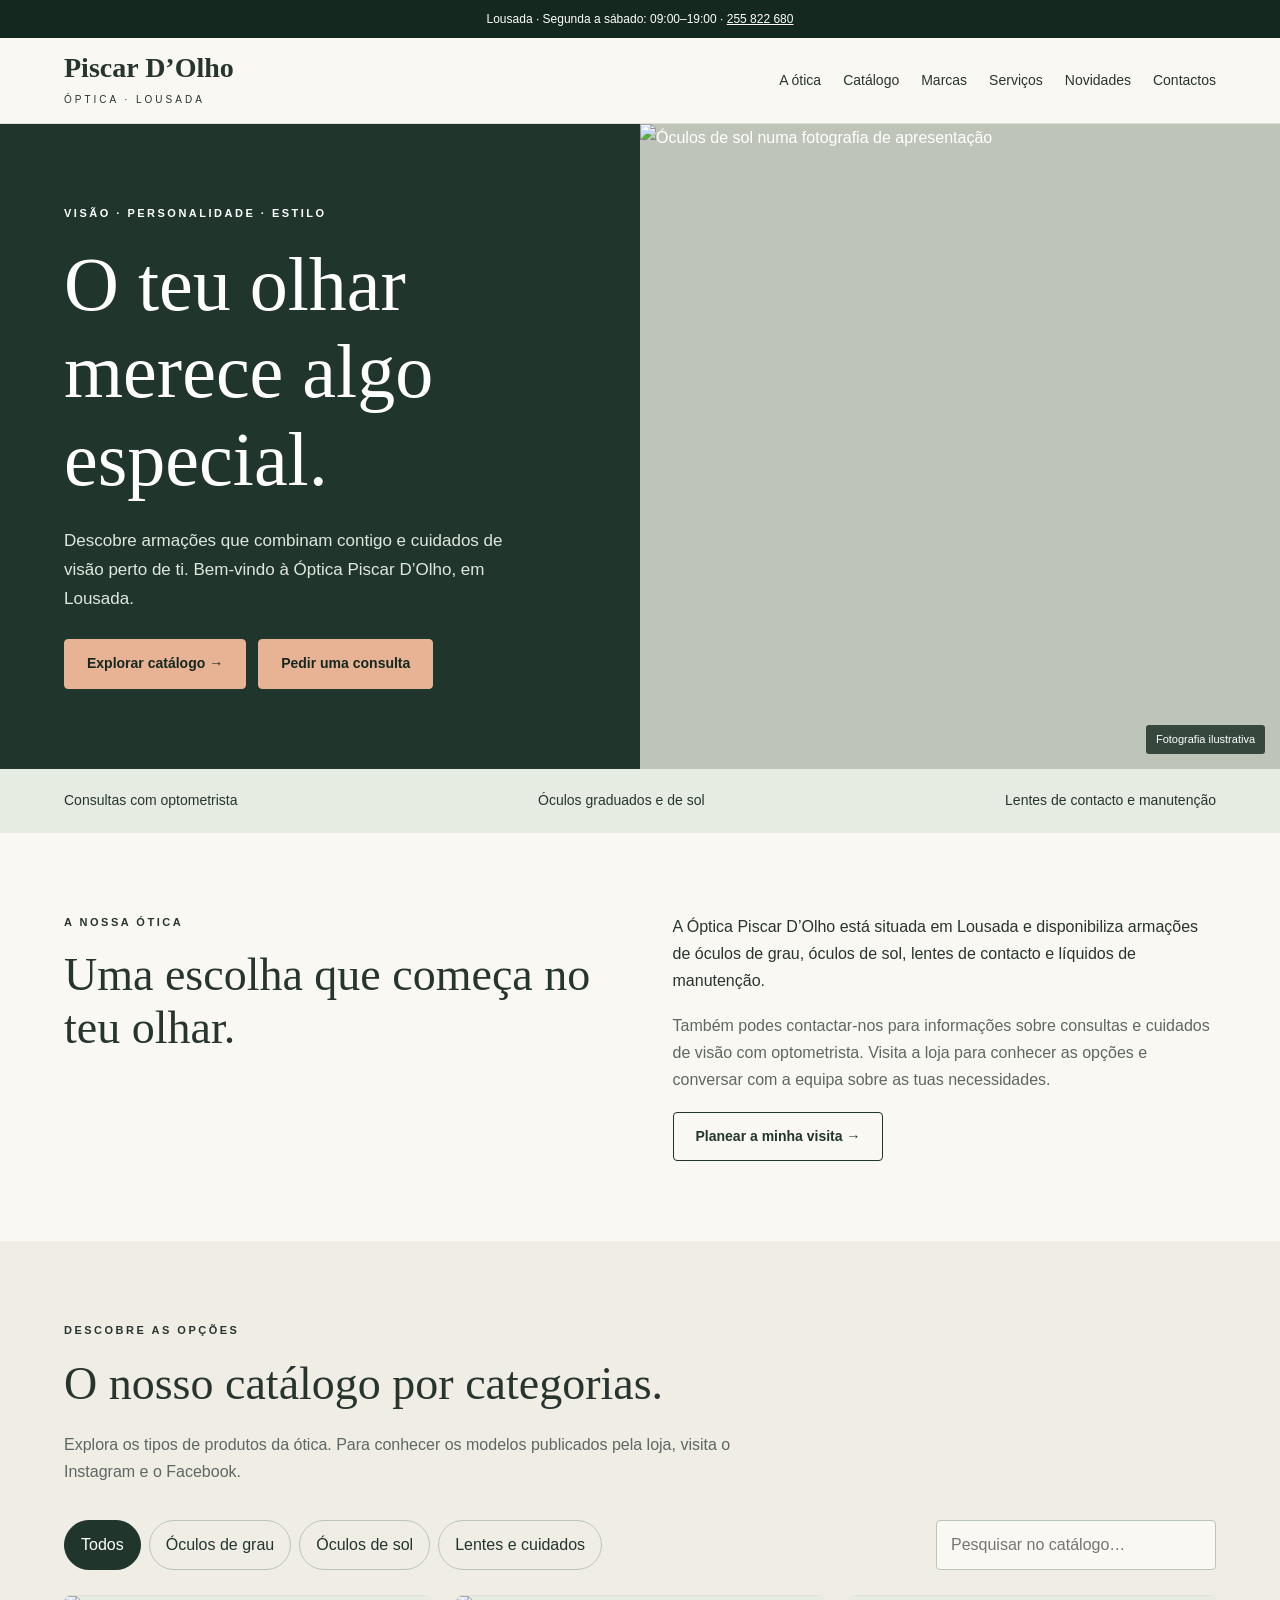
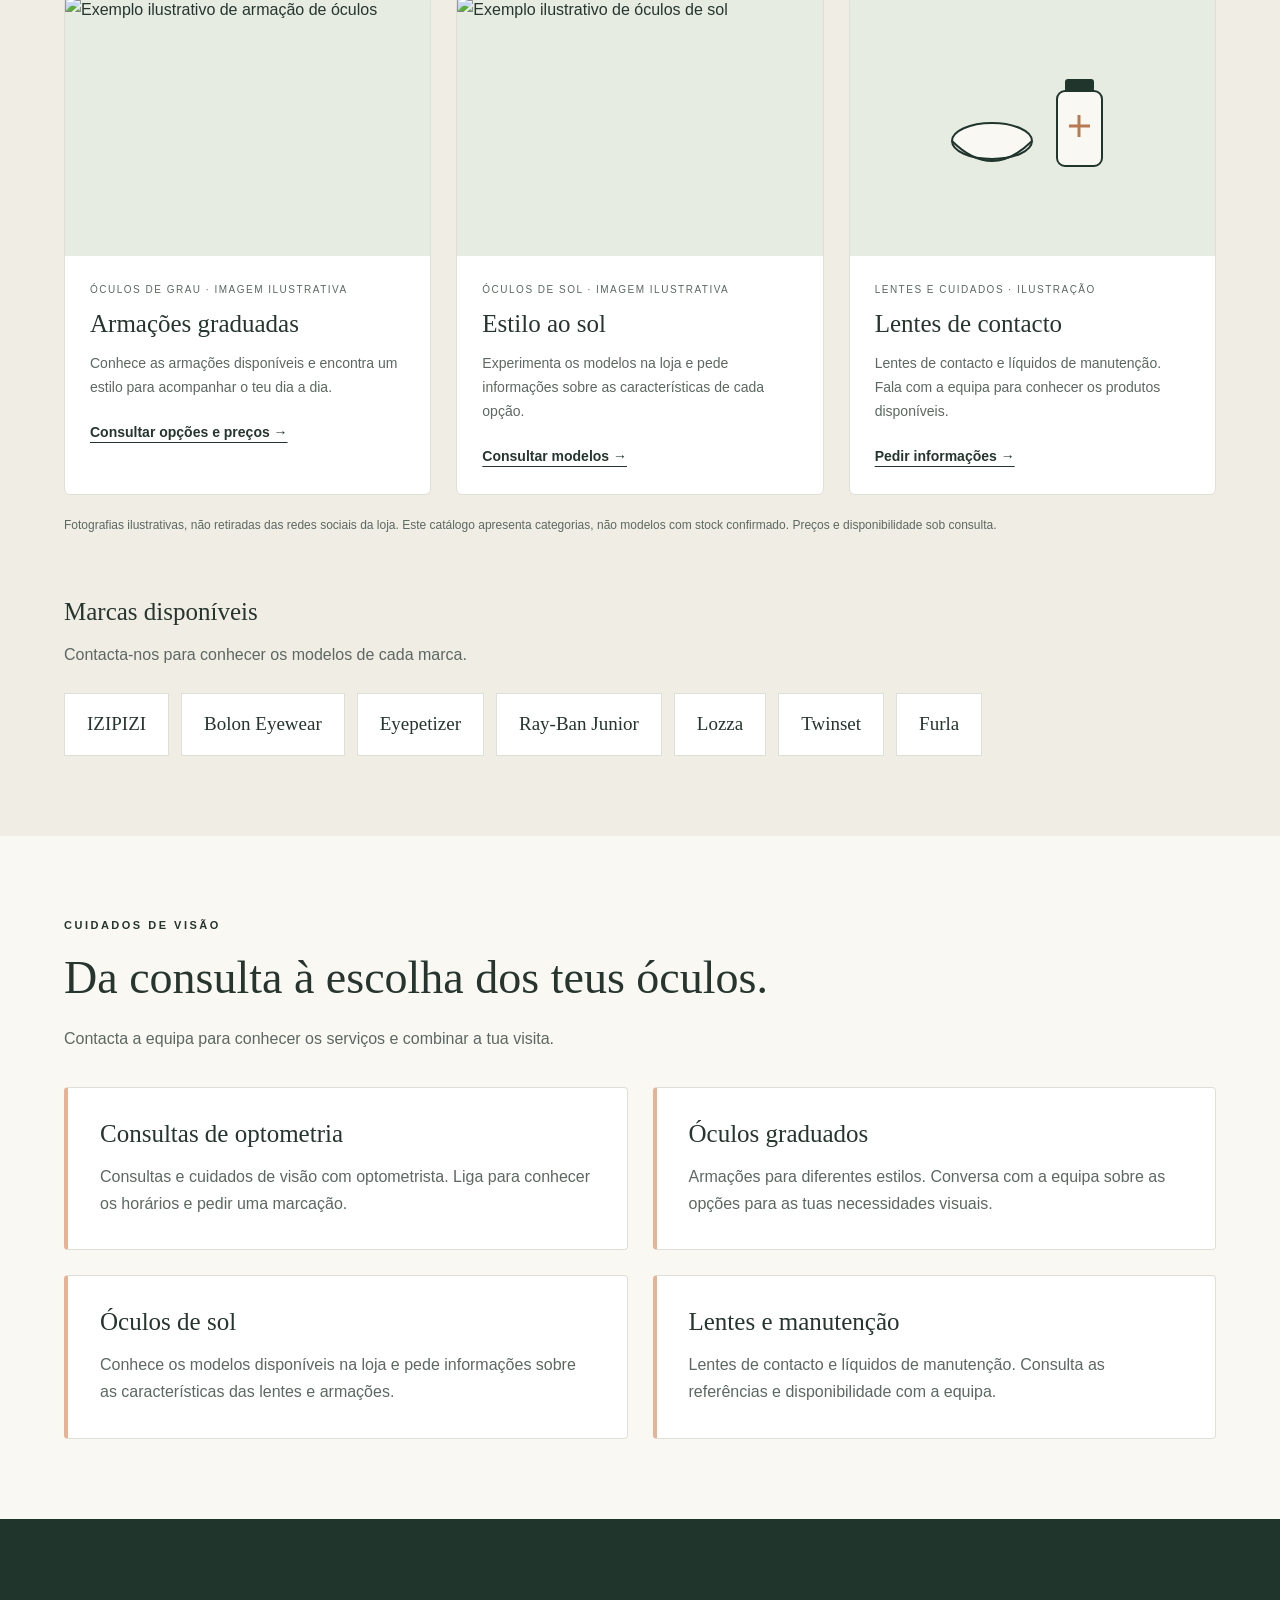
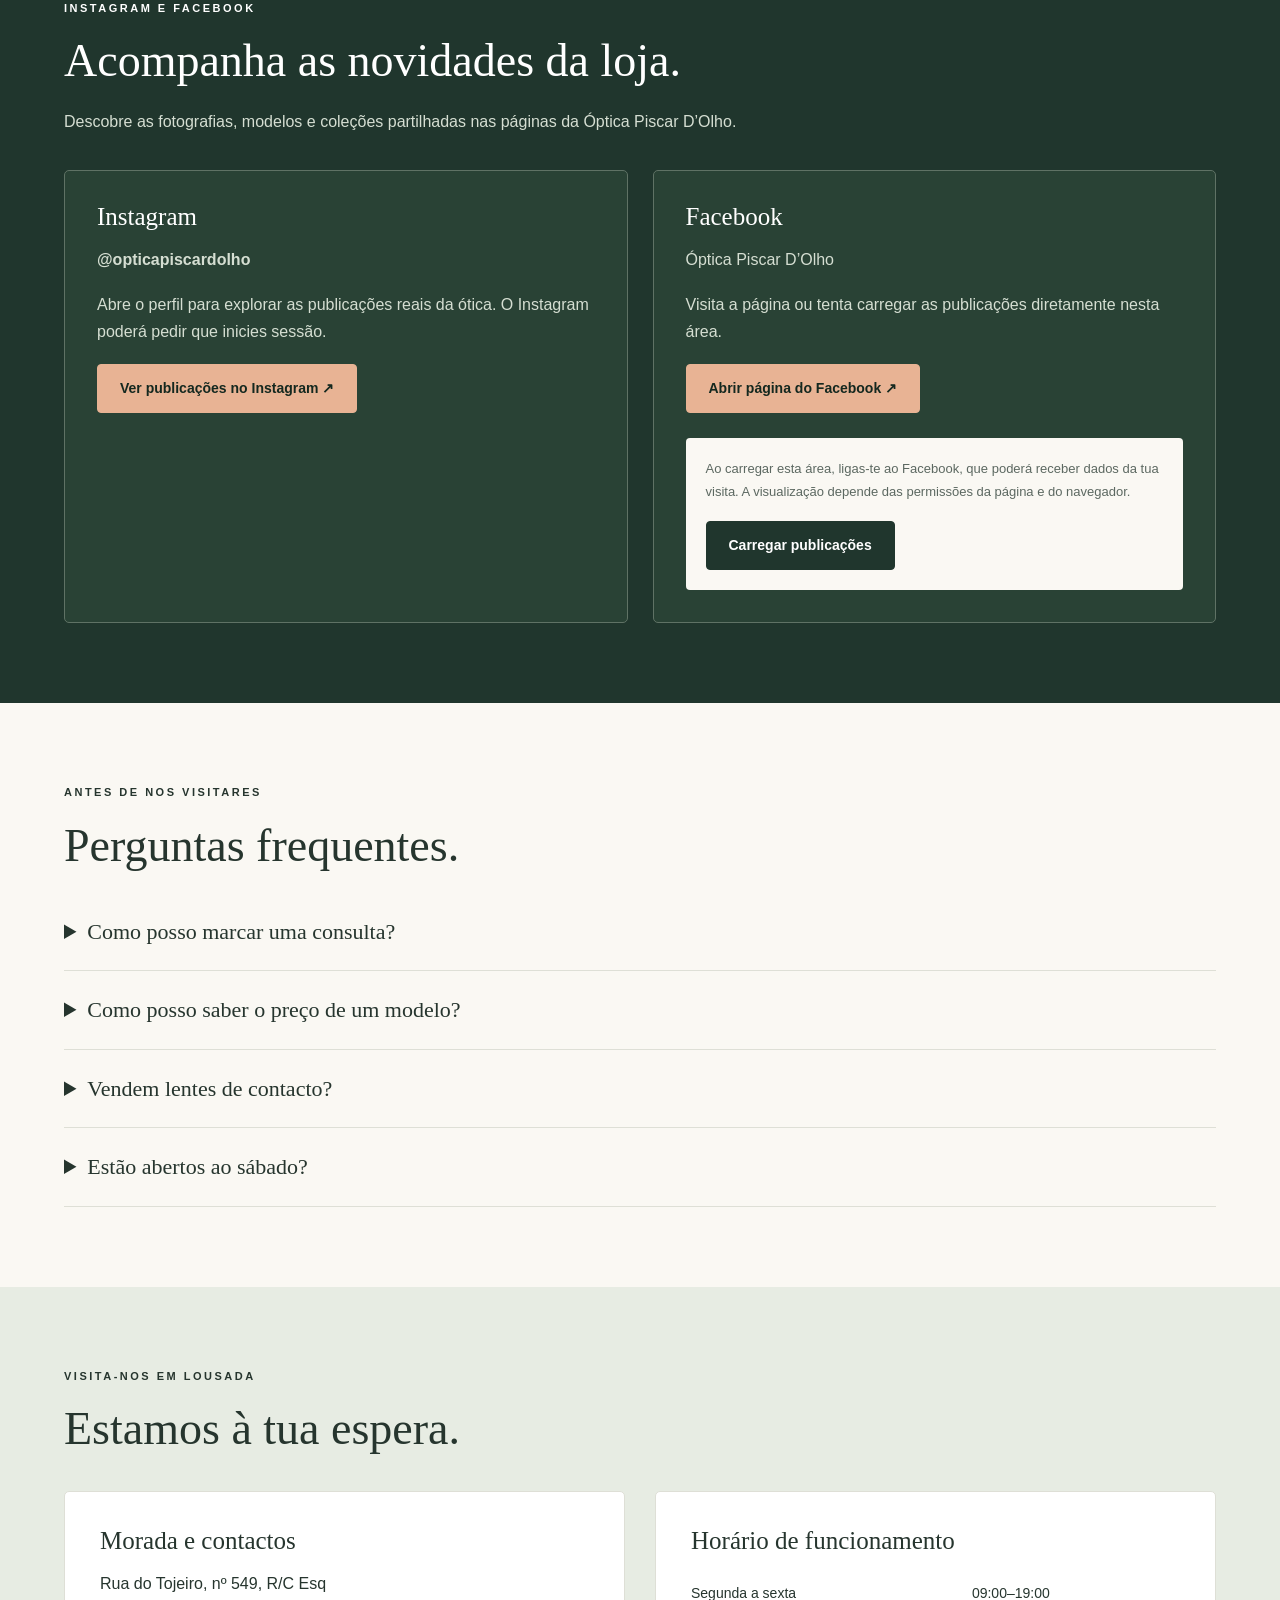
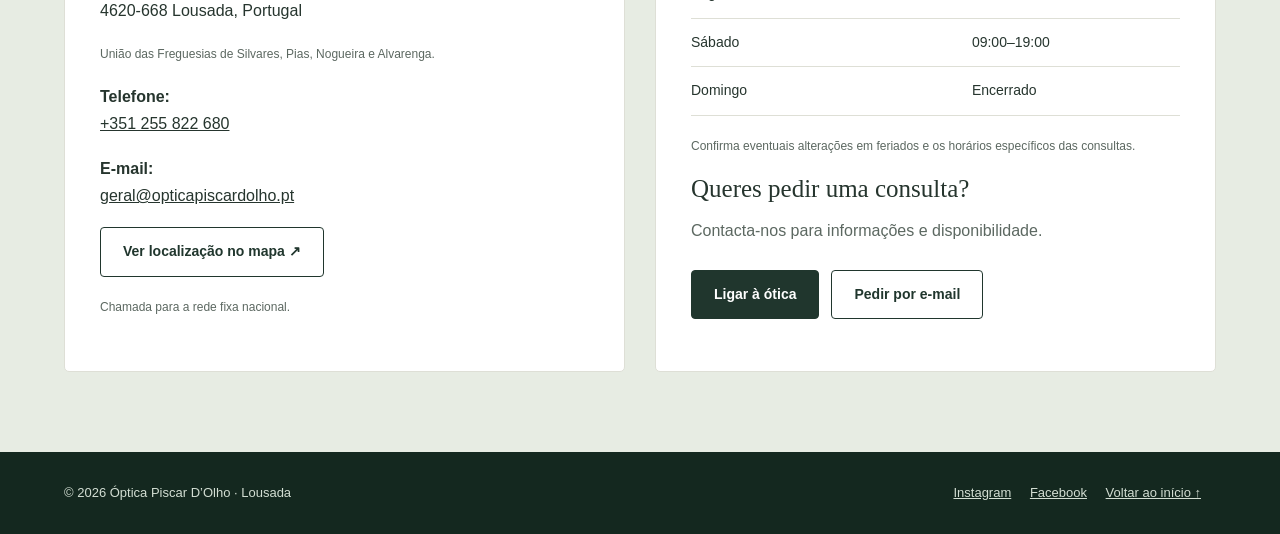
==== commit 04daf63d: "Update fmt.Println message from 'Hello' to 'Goodbye'" ====
--- a/index.html
+++ b/index.html
@@ -1,293 +1,1110 @@
-
 <!DOCTYPE html>
 <html lang="pt-PT">
 <head>
   <meta charset="UTF-8">
-  <meta name="viewport" content="width=device-width, initial-scale=1.0">
-  <title>Óptica Piscar D'Olho | Lousada</title>
-  <meta name="description" content="Óptica Piscar D'Olho em Lousada. Óculos graduados, óculos de sol, lentes de contacto e cuidados de visão.">
+  <meta name="viewport" content="width=device-width, initial-scale=1">
+  <title>Óptica Piscar D’Olho | Lousada</title>
+  <meta name="description"
+        content="Óptica Piscar D’Olho em Lousada. Óculos graduados, óculos de sol, lentes de contacto e consultas com optometrista.">
+  <meta name="theme-color" content="#20362d">
+
   <style>
+    :root {
+      --verde: #20362d;
+      --escuro: #14281f;
+      --creme: #faf8f3;
+      --bege: #e8b394;
+      --texto: #26352e;
+      --cinza: #5c6861;
+      --linha: #dedfd6;
+    }
+
     * { box-sizing: border-box; }
-    html { scroll-behavior: smooth; }
+
+    html {
+      scroll-behavior: smooth;
+      scroll-padding-top: 100px;
+    }
+
     body {
       margin: 0;
-      font-family: Arial, sans-serif;
-      color: #26352e;
-      background: #faf8f3;
-    }
+      font-family: Arial, Helvetica, sans-serif;
+      background: var(--creme);
+      color: var(--texto);
+      line-height: 1.7;
+    }
+
+    img { display: block; max-width: 100%; }
+    a { color: inherit; }
+    button, input { font: inherit; }
+    button { cursor: pointer; }
+
+    a:focus-visible,
+    button:focus-visible,
+    input:focus-visible,
+    summary:focus-visible {
+      outline: 3px solid #b46b38;
+      outline-offset: 4px;
+    }
+
+    .container {
+      width: min(1180px, 90%);
+      margin: auto;
+    }
+
+    .topo {
+      background: var(--escuro);
+      color: white;
+      padding: 9px 0;
+      text-align: center;
+      font-size: 12px;
+    }
+
     header {
-      background: #20362d;
-      color: white;
-      padding: 22px 7%;
+      position: sticky;
+      top: 0;
+      z-index: 20;
+      background: var(--creme);
+      border-bottom: 1px solid var(--linha);
+    }
+
+    .cabecalho {
+      min-height: 85px;
       display: flex;
       justify-content: space-between;
       align-items: center;
+      gap: 20px;
+    }
+
+    .logo { text-decoration: none; }
+
+    .logo strong {
+      display: block;
+      font-family: Georgia, serif;
+      font-size: 28px;
+      line-height: 1.2;
+    }
+
+    .logo small {
+      font-size: 10px;
+      letter-spacing: 3px;
+    }
+
+    nav {
+      display: flex;
+      align-items: center;
+      gap: 22px;
+    }
+
+    nav a {
+      text-decoration: none;
+      font-size: 14px;
+    }
+
+    nav a:hover {
+      text-decoration: underline;
+      text-underline-offset: 5px;
+    }
+
+    .menu {
+      display: none;
+      padding: 8px 12px;
+      border: 1px solid var(--linha);
+      background: white;
+      border-radius: 4px;
+    }
+
+    h1, h2, h3 {
+      font-family: Georgia, "Times New Roman", serif;
+      font-weight: normal;
+      line-height: 1.15;
+    }
+
+    h1 {
+      font-size: clamp(42px, 6vw, 76px);
+      margin: 0 0 24px;
+    }
+
+    h2 {
+      font-size: clamp(30px, 4vw, 46px);
+      margin: 0 0 20px;
+    }
+
+    h3 {
+      font-size: 25px;
+      margin: 0 0 14px;
+    }
+
+    p { margin: 0 0 18px; }
+
+    .etiqueta {
+      font-size: 11px;
+      font-weight: bold;
+      text-transform: uppercase;
+      letter-spacing: 2.5px;
+      margin-bottom: 18px;
+    }
+
+    .botao {
+      display: inline-flex;
+      align-items: center;
+      justify-content: center;
+      min-height: 46px;
+      padding: 12px 22px;
+      background: var(--verde);
+      color: white;
+      border: 1px solid var(--verde);
+      border-radius: 4px;
+      text-decoration: none;
+      font-size: 14px;
+      font-weight: bold;
+    }
+
+    .botao:hover { background: var(--escuro); }
+
+    .botao.bege {
+      background: var(--bege);
+      border-color: var(--bege);
+      color: var(--escuro);
+    }
+
+    .botao.contorno {
+      background: transparent;
+      color: var(--verde);
+    }
+
+    .botao.contorno:hover { background: #e7ece3; }
+
+    .acoes {
+      display: flex;
+      flex-wrap: wrap;
+      gap: 12px;
+      margin-top: 25px;
+    }
+
+    .hero {
+      display: grid;
+      grid-template-columns: 1fr 1fr;
+      background: var(--verde);
+      color: white;
+    }
+
+    .hero-texto {
+      padding: 80px 10%;
+      align-self: center;
+    }
+
+    .hero-texto > p:not(.etiqueta) {
+      color: #e0e7de;
+      max-width: 480px;
+      font-size: 17px;
+    }
+
+    .hero-imagem {
+      position: relative;
+      min-height: 600px;
+      background: #bfc4b8;
+    }
+
+    .hero-imagem img {
+      position: absolute;
+      width: 100%;
+      height: 100%;
+      object-fit: cover;
+    }
+
+    .legenda {
+      position: absolute;
+      bottom: 15px;
+      right: 15px;
+      background: #14281fcc;
+      color: white;
+      font-size: 11px;
+      padding: 5px 10px;
+      border-radius: 3px;
+    }
+
+    .faixa {
+      background: #e7ece3;
+      padding: 20px 0;
+    }
+
+    .faixa .container {
+      display: flex;
+      justify-content: space-between;
       flex-wrap: wrap;
       gap: 15px;
-    }
-    header h2 { margin: 0; }
-    nav { display: flex; flex-wrap: wrap; gap: 18px; }
-    nav a { color: white; text-decoration: none; }
-    nav a:hover { color: #e9b99b; }
-    .hero {
-      min-height: 480px;
+      font-size: 14px;
+    }
+
+    section { padding: 80px 0; }
+    .cinza { color: var(--cinza); }
+    .introducao { max-width: 720px; margin-bottom: 35px; }
+
+    .sobre {
+      display: grid;
+      grid-template-columns: 1fr 1fr;
+      gap: 65px;
+      align-items: start;
+    }
+
+    .catalogo { background: #f0ede5; }
+
+    .controlos {
       display: flex;
-      align-items: center;
-      padding: 65px 8%;
+      justify-content: space-between;
+      flex-wrap: wrap;
+      gap: 15px;
+      margin-bottom: 25px;
+    }
+
+    .filtros {
+      display: flex;
+      flex-wrap: wrap;
+      gap: 8px;
+    }
+
+    .filtro {
+      padding: 9px 16px;
+      border: 1px solid #bcc5ba;
+      border-radius: 30px;
+      background: transparent;
+      color: var(--verde);
+    }
+
+    .filtro[aria-pressed="true"] {
+      background: var(--verde);
       color: white;
-      background:
-        linear-gradient(90deg, #20362de8, #20362d55),
-        url("https://images.unsplash.com/photo-1511499767150-a48a237f0083?auto=format&fit=crop&w=1600&q=85")
-        center/cover;
-    }
-    .hero div { max-width: 570px; }
-    .hero h1 {
+      border-color: var(--verde);
+    }
+
+    .pesquisa {
+      width: 280px;
+      max-width: 100%;
+      border: 1px solid #bcc5ba;
+      border-radius: 4px;
+      padding: 10px 14px;
+      background: var(--creme);
+    }
+
+    .produtos {
+      display: grid;
+      grid-template-columns: repeat(3, minmax(0, 1fr));
+      gap: 25px;
+    }
+
+    .produto {
+      overflow: hidden;
+      background: white;
+      border: 1px solid var(--linha);
+      border-radius: 6px;
+    }
+
+    .produto img {
+      width: 100%;
+      height: 260px;
+      object-fit: cover;
+      background: #e7ece3;
+    }
+
+    .produto-info { padding: 25px; }
+
+    .produto-info small {
+      display: block;
+      color: var(--cinza);
+      text-transform: uppercase;
+      font-size: 10px;
+      letter-spacing: 1.5px;
+      margin-bottom: 12px;
+    }
+
+    .produto-info p { color: var(--cinza); font-size: 14px; }
+
+    .produto-info a {
+      font-size: 14px;
+      font-weight: bold;
+      text-underline-offset: 5px;
+    }
+
+    .nota {
+      color: var(--cinza);
+      font-size: 12px;
+      margin-top: 20px;
+    }
+
+    .marcas {
+      display: flex;
+      flex-wrap: wrap;
+      gap: 12px;
+      margin-top: 25px;
+    }
+
+    .marcas span {
+      padding: 14px 22px;
+      border: 1px solid var(--linha);
+      background: white;
       font-family: Georgia, serif;
-      font-size: clamp(38px, 6vw, 65px);
-      margin: 0 0 20px;
-    }
-    .hero p { font-size: 18px; line-height: 1.7; }
-    .button {
-      display: inline-block;
-      background: #e8b394;
-      color: #20362d;
-      padding: 14px 22px;
-      margin-top: 12px;
+      font-size: 19px;
+    }
+
+    .servicos {
+      display: grid;
+      grid-template-columns: repeat(2, 1fr);
+      gap: 25px;
+    }
+
+    .servico {
+      padding: 32px;
+      background: white;
+      border: 1px solid var(--linha);
+      border-left: 4px solid var(--bege);
       border-radius: 4px;
-      text-decoration: none;
-      font-weight: bold;
-    }
-    section { padding: 65px 7%; }
-    .intro { text-align: center; max-width: 850px; margin: auto; }
-    h2 { font-family: Georgia, serif; }
-    .intro p, .service p { line-height: 1.8; color: #657067; }
-    .products {
+    }
+
+    .servico p { color: var(--cinza); margin: 0; }
+
+    .redes {
+      background: var(--verde);
+      color: white;
+    }
+
+    .redes .cinza { color: #d5ded2; }
+
+    .redes-grid {
       display: grid;
-      grid-template-columns: repeat(auto-fit, minmax(220px, 1fr));
-      gap: 24px;
-      margin-top: 30px;
-    }
-    .product {
+      grid-template-columns: 1fr 1fr;
+      gap: 25px;
+    }
+
+    .rede {
+      padding: 32px;
+      background: #294235;
+      border: 1px solid #5f7265;
+      border-radius: 5px;
+    }
+
+    .rede p { color: #d5ded2; }
+
+    .facebook-area {
+      margin-top: 25px;
+      padding: 20px;
+      background: var(--creme);
+      color: var(--texto);
+      border-radius: 4px;
+    }
+
+    .facebook-area p { color: var(--cinza); font-size: 13px; }
+
+    iframe {
+      display: block;
+      max-width: 100%;
+      margin: auto;
+      border: 0;
       background: white;
-      border-radius: 8px;
+    }
+
+    details {
+      padding: 20px 0;
+      border-bottom: 1px solid var(--linha);
+    }
+
+    summary {
+      font-family: Georgia, serif;
+      font-size: 22px;
+      cursor: pointer;
+    }
+
+    details p { margin: 15px 0 0; color: var(--cinza); }
+
+    .contactos { background: #e7ece3; }
+
+    .contactos-grid {
+      display: grid;
+      grid-template-columns: 1fr 1fr;
+      gap: 30px;
+    }
+
+    .contacto {
+      background: white;
+      padding: 35px;
+      border: 1px solid var(--linha);
+      border-radius: 5px;
+    }
+
+    .contacto a { overflow-wrap: anywhere; }
+    address { font-style: normal; }
+
+    table {
+      width: 100%;
+      border-collapse: collapse;
+      margin-bottom: 20px;
+    }
+
+    th, td {
+      padding: 12px 0;
+      border-bottom: 1px solid var(--linha);
+      text-align: left;
+      font-size: 14px;
+    }
+
+    th { font-weight: normal; }
+
+    footer {
+      background: var(--escuro);
+      color: #d3ded3;
+      padding: 30px 0;
+      font-size: 13px;
+    }
+
+    .rodape {
+      display: flex;
+      justify-content: space-between;
+      gap: 20px;
+      flex-wrap: wrap;
+    }
+
+    .rodape a { margin-right: 15px; }
+    [hidden] { display: none !important; }
+
+    .sr-only {
+      position: absolute;
+      width: 1px;
+      height: 1px;
+      padding: 0;
+      margin: -1px;
       overflow: hidden;
-      box-shadow: 0 4px 18px #26352e12;
-    }
-    .product img {
-      width: 100%;
-      height: 240px;
-      object-fit: cover;
-      display: block;
-    }
-    .product-info { padding: 18px; }
-    .product-info h3 { margin: 0 0 8px; }
-    .product-info p { color: #69756c; font-size: 14px; }
-    .price { font-weight: bold; color: #b66d4b; }
-    .brands { background: #e7ece3; text-align: center; }
-    .brand-list {
-      display: flex;
-      justify-content: center;
-      flex-wrap: wrap;
-      gap: 14px;
-      margin-top: 25px;
-    }
-    .brand-list span {
-      background: white;
-      padding: 14px 20px;
-      border-radius: 5px;
-      font-weight: bold;
-    }
-    .services {
-      display: grid;
-      grid-template-columns: repeat(auto-fit, minmax(220px, 1fr));
-      gap: 25px;
-      margin-top: 25px;
-    }
-    .service {
-      background: white;
-      padding: 24px;
-      border-radius: 8px;
-    }
-    .contact {
-      background: #20362d;
-      color: white;
-    }
-    .contact p { line-height: 1.8; }
-    .contact a:not(.button) { color: #f0c4a8; }
-    footer {
-      background: #15251e;
-      color: white;
-      text-align: center;
-      padding: 25px;
-      font-size: 14px;
-    }
-    @media (max-width: 600px) {
-      header { justify-content: center; text-align: center; }
-      nav { justify-content: center; }
-      .hero { padding: 55px 7%; }
+      clip: rect(0, 0, 0, 0);
+      white-space: nowrap;
+      border: 0;
+    }
+
+    @media (max-width: 950px) {
+      nav { gap: 14px; }
+      .hero-texto { padding: 55px 8%; }
+      .hero-imagem { min-height: 520px; }
+      .produtos { grid-template-columns: repeat(2, 1fr); }
+      .sobre { gap: 30px; }
+    }
+
+    @media (max-width: 700px) {
+      .cabecalho {
+        min-height: 75px;
+        flex-wrap: wrap;
+      }
+
+      .logo strong { font-size: 24px; }
+      .menu { display: block; }
+
+      nav {
+        display: none;
+        width: 100%;
+        flex-direction: column;
+        align-items: stretch;
+        padding: 10px 0 20px;
+        gap: 0;
+      }
+
+      nav.aberto { display: flex; }
+      nav a { padding: 9px 0; }
+
+      .hero,
+      .sobre,
+      .produtos,
+      .servicos,
+      .redes-grid,
+      .contactos-grid {
+        grid-template-columns: 1fr;
+      }
+
+      .hero-texto { padding: 55px 6%; }
+      .hero-imagem { min-height: 300px; }
+      .faixa .container { justify-content: center; text-align: center; }
+      section { padding: 55px 0; }
+      .pesquisa { width: 100%; }
+      .produto img { height: 280px; }
+      .rede, .contacto { padding: 25px; }
+    }
+
+    @media (prefers-reduced-motion: reduce) {
+      html { scroll-behavior: auto; }
     }
   </style>
 </head>
+
 <body>
+  <div class="topo">
+    Lousada · Segunda a sábado: 09:00–19:00 ·
+    <a href="tel:+351255822680">255 822 680</a>
+  </div>
 
   <header>
-    <h2>👓 Piscar D'Olho</h2>
-    <nav>
-      <a href="#inicio">Início</a>
-      <a href="#catalogo">Catálogo</a>
-      <a href="#marcas">Marcas</a>
-      <a href="#servicos">Serviços</a>
-      <a href="#contactos">Contactos</a>
-    </nav>
+    <div class="container cabecalho">
+      <a class="logo" href="#inicio">
+        <strong>Piscar D’Olho</strong>
+        <small>ÓPTICA · LOUSADA</small>
+      </a>
+
+      <button class="menu" id="menu"
+              aria-controls="navegacao" aria-expanded="false">
+        Menu ☰
+      </button>
+
+      <nav id="navegacao" aria-label="Navegação principal">
+        <a href="#sobre">A ótica</a>
+        <a href="#catalogo">Catálogo</a>
+        <a href="#marcas">Marcas</a>
+        <a href="#servicos">Serviços</a>
+        <a href="#redes">Novidades</a>
+        <a href="#contactos">Contactos</a>
+      </nav>
+    </div>
   </header>
 
   <main>
-    <section class="hero" id="inicio">
-      <div>
-        <p>ÓPTICA · VISÃO · ESTILO</p>
-        <h1>O teu olhar merece algo especial.</h1>
+    <div class="hero" id="inicio">
+      <div class="hero-texto">
+        <p class="etiqueta">Visão · Personalidade · Estilo</p>
+        <h1>O teu olhar<br>merece algo especial.</h1>
         <p>
-          Na Óptica Piscar D'Olho, ajudamos-te a encontrar
-          os óculos ideais para a tua visão e personalidade.
+          Descobre armações que combinam contigo e cuidados de visão
+          perto de ti. Bem-vindo à Óptica Piscar D’Olho, em Lousada.
         </p>
-        <a class="button" href="#catalogo">Descobrir coleção →</a>
+
+        <div class="acoes">
+          <a class="botao bege" href="#catalogo">Explorar catálogo →</a>
+          <a class="botao bege" href="tel:+351255822680">Pedir uma consulta</a>
+        </div>
+      </div>
+
+      <div class="hero-imagem">
+        <img
+          src="https://images.unsplash.com/photo-1511499767150-a48a237f0083?auto=format&amp;fit=crop&amp;w=1400&amp;q=85"
+          alt="Óculos de sol numa fotografia de apresentação"
+          fetchpriority="high">
+        <span class="legenda">Fotografia ilustrativa</span>
+      </div>
+    </div>
+
+    <div class="faixa">
+      <div class="container">
+        <span>Consultas com optometrista</span>
+        <span>Óculos graduados e de sol</span>
+        <span>Lentes de contacto e manutenção</span>
+      </div>
+    </div>
+
+    <section id="sobre">
+      <div class="container sobre">
+        <div>
+          <p class="etiqueta">A nossa ótica</p>
+          <h2>Uma escolha que começa no teu olhar.</h2>
+        </div>
+
+        <div>
+          <p>
+            A Óptica Piscar D’Olho está situada em Lousada e disponibiliza
+            armações de óculos de grau, óculos de sol, lentes de contacto
+            e líquidos de manutenção.
+          </p>
+          <p class="cinza">
+            Também podes contactar-nos para informações sobre consultas
+            e cuidados de visão com optometrista. Visita a loja para
+            conhecer as opções e conversar com a equipa sobre as tuas
+            necessidades.
+          </p>
+          <a class="botao contorno" href="#contactos">Planear a minha visita →</a>
+        </div>
       </div>
     </section>
 
-    <section>
-      <div class="intro">
-        <h2>Bem-vindo à Piscar D'Olho</h2>
-        <p>
-          Somos uma ótica em Lousada dedicada ao cuidado da visão.
-          Descobre armações, óculos de sol e soluções de contacto,
-          com aconselhamento e atenção às tuas necessidades.
+    <section class="catalogo" id="catalogo">
+      <div class="container">
+        <div class="introducao">
+          <p class="etiqueta">Descobre as opções</p>
+          <h2>O nosso catálogo por categorias.</h2>
+          <p class="cinza">
+            Explora os tipos de produtos da ótica. Para conhecer os modelos
+            publicados pela loja, visita o Instagram e o Facebook.
+          </p>
+        </div>
+
+        <div class="controlos">
+          <div class="filtros" role="group" aria-label="Filtrar catálogo">
+            <button class="filtro" data-filtro="todos" aria-pressed="true">
+              Todos
+            </button>
+            <button class="filtro" data-filtro="grau" aria-pressed="false">
+              Óculos de grau
+            </button>
+            <button class="filtro" data-filtro="sol" aria-pressed="false">
+              Óculos de sol
+            </button>
+            <button class="filtro" data-filtro="lentes" aria-pressed="false">
+              Lentes e cuidados
+            </button>
+          </div>
+
+          <label>
+            <span class="sr-only">Pesquisar categorias</span>
+            <input class="pesquisa" id="pesquisa" type="search"
+                   placeholder="Pesquisar no catálogo…">
+          </label>
+        </div>
+
+        <p class="sr-only" id="resultado" role="status" aria-live="polite"></p>
+
+        <div class="produtos">
+          <article class="produto"
+                   data-categoria="grau"
+                   data-pesquisa="armações óculos grau graduados">
+            <img
+              src="https://images.unsplash.com/photo-1574258495973-f010dfbb5371?auto=format&amp;fit=crop&amp;w=800&amp;q=80"
+              alt="Exemplo ilustrativo de armação de óculos"
+              loading="lazy">
+            <div class="produto-info">
+              <small>Óculos de grau · imagem ilustrativa</small>
+              <h3>Armações graduadas</h3>
+              <p>
+                Conhece as armações disponíveis e encontra um estilo
+                para acompanhar o teu dia a dia.
+              </p>
+              <a href="mailto:geral@opticapiscardolho.pt?subject=Informações%20sobre%20óculos%20graduados">
+                Consultar opções e preços →
+              </a>
+            </div>
+          </article>
+
+          <article class="produto"
+                   data-categoria="sol"
+                   data-pesquisa="óculos sol estilo">
+            <img
+              src="https://images.unsplash.com/photo-1508296695146-257a814070b4?auto=format&amp;fit=crop&amp;w=800&amp;q=80"
+              alt="Exemplo ilustrativo de óculos de sol"
+              loading="lazy">
+            <div class="produto-info">
+              <small>Óculos de sol · imagem ilustrativa</small>
+              <h3>Estilo ao sol</h3>
+              <p>
+                Experimenta os modelos na loja e pede informações
+                sobre as características de cada opção.
+              </p>
+              <a href="mailto:geral@opticapiscardolho.pt?subject=Informações%20sobre%20óculos%20de%20sol">
+                Consultar modelos →
+              </a>
+            </div>
+          </article>
+
+          <article class="produto"
+                   data-categoria="lentes"
+                   data-pesquisa="lentes contacto líquidos manutenção cuidados">
+            <div style="height:260px;background:#e7ece3;display:grid;place-items:center">
+              <svg width="190" height="130" viewBox="0 0 190 130"
+                   role="img" aria-label="Ilustração de lente e líquido de manutenção">
+                <ellipse cx="55" cy="80" rx="40" ry="18"
+                         fill="#faf8f3" stroke="#20362d" stroke-width="2"/>
+                <path d="M15 80 Q55 120 95 80"
+                      fill="none" stroke="#20362d" stroke-width="2"/>
+                <rect x="120" y="30" width="45" height="75" rx="8"
+                      fill="#faf8f3" stroke="#20362d" stroke-width="2"/>
+                <rect x="128" y="18" width="29" height="13" rx="3"
+                      fill="#20362d"/>
+                <path d="M132 65 H153 M142 54 V76"
+                      stroke="#b77a52" stroke-width="3"/>
+              </svg>
+            </div>
+            <div class="produto-info">
+              <small>Lentes e cuidados · ilustração</small>
+              <h3>Lentes de contacto</h3>
+              <p>
+                Lentes de contacto e líquidos de manutenção.
+                Fala com a equipa para conhecer os produtos disponíveis.
+              </p>
+              <a href="mailto:geral@opticapiscardolho.pt?subject=Informações%20sobre%20lentes%20de%20contacto">
+                Pedir informações →
+              </a>
+            </div>
+          </article>
+        </div>
+
+        <p id="vazio" hidden>
+          Não encontrámos essa categoria. Pesquisa por “grau”, “sol” ou “lentes”.
         </p>
+
+        <p class="nota">
+          Fotografias ilustrativas, não retiradas das redes sociais da loja.
+          Este catálogo apresenta categorias, não modelos com stock confirmado.
+          Preços e disponibilidade sob consulta.
+        </p>
+
+        <div id="marcas" style="padding-top:45px">
+          <h3>Marcas disponíveis</h3>
+          <p class="cinza">Contacta-nos para conhecer os modelos de cada marca.</p>
+          <div class="marcas">
+            <span>IZIPIZI</span>
+            <span>Bolon Eyewear</span>
+            <span>Eyepetizer</span>
+            <span>Ray-Ban Junior</span>
+            <span>Lozza</span>
+            <span>Twinset</span>
+            <span>Furla</span>
+          </div>
+        </div>
       </div>
     </section>
 
-    <section id="catalogo">
-      <div class="intro">
-        <h2>O nosso catálogo</h2>
-        <p>Alguns exemplos de estilos para encontrares o teu próximo par.</p>
-      </div>
-
-      <div class="products">
-        <article class="product">
-          <img src="https://images.unsplash.com/photo-1574258495973-f010dfbb5371?auto=format&fit=crop&w=700&q=80"
-               alt="Armações de óculos graduados">
-          <div class="product-info">
-            <h3>Armações graduadas</h3>
-            <p>Conforto e estilo para o dia a dia.</p>
-            <span class="price">Consultar preço</span>
-          </div>
-        </article>
-
-        <article class="product">
-          <img src="https://images.unsplash.com/photo-1508296695146-257a814070b4?auto=format&fit=crop&w=700&q=80"
-               alt="Óculos de sol modernos">
-          <div class="product-info">
+    <section id="servicos">
+      <div class="container">
+        <div class="introducao">
+          <p class="etiqueta">Cuidados de visão</p>
+          <h2>Da consulta à escolha dos teus óculos.</h2>
+          <p class="cinza">
+            Contacta a equipa para conhecer os serviços e combinar a tua visita.
+          </p>
+        </div>
+
+        <div class="servicos">
+          <article class="servico">
+            <h3>Consultas de optometria</h3>
+            <p>
+              Consultas e cuidados de visão com optometrista.
+              Liga para conhecer os horários e pedir uma marcação.
+            </p>
+          </article>
+
+          <article class="servico">
+            <h3>Óculos graduados</h3>
+            <p>
+              Armações para diferentes estilos. Conversa com a equipa
+              sobre as opções para as tuas necessidades visuais.
+            </p>
+          </article>
+
+          <article class="servico">
             <h3>Óculos de sol</h3>
-            <p>Proteção e personalidade em qualquer estação.</p>
-            <span class="price">Consultar preço</span>
-          </div>
-        </article>
-
-        <article class="product">
-          <img src="https://images.unsplash.com/photo-1511499767150-a48a237f0083?auto=format&fit=crop&w=700&q=80"
-               alt="Coleção de óculos elegantes">
-          <div class="product-info">
-            <h3>Coleção elegante</h3>
-            <p>Modelos para diferentes gostos e ocasiões.</p>
-            <span class="price">Consultar preço</span>
-          </div>
-        </article>
-      </div>
-      <p style="font-size:13px;color:#657067;margin-top:22px">
-        As fotografias são ilustrativas. Contacta a loja para conhecer
-        os modelos, preços e disponibilidade reais.
-      </p>
-    </section>
-
-    <section class="brands" id="marcas">
-      <h2>As nossas marcas</h2>
-      <p>Uma seleção de marcas para diferentes estilos.</p>
-      <div class="brand-list">
-        <span>IZIPIZI</span>
-        <span>Bolon Eyewear</span>
-        <span>Eyepetizer</span>
-        <span>Ray-Ban Junior</span>
-        <span>Lozza</span>
-        <span>Twinset</span>
-        <span>Furla</span>
+            <p>
+              Conhece os modelos disponíveis na loja e pede informações
+              sobre as características das lentes e armações.
+            </p>
+          </article>
+
+          <article class="servico">
+            <h3>Lentes e manutenção</h3>
+            <p>
+              Lentes de contacto e líquidos de manutenção.
+              Consulta as referências e disponibilidade com a equipa.
+            </p>
+          </article>
+        </div>
       </div>
     </section>
 
-    <section id="servicos">
-      <div class="intro">
-        <h2>Os nossos serviços</h2>
-        <p>Cuidamos da tua visão com atenção e aconselhamento.</p>
-      </div>
-      <div class="services">
-        <article class="service">
-          <h3>👁️ Cuidados de visão</h3>
-          <p>Consultas e cuidados de visão com optometrista.
-             Contacta-nos para informações e marcações.</p>
-        </article>
-        <article class="service">
-          <h3>👓 Óculos graduados</h3>
-          <p>Armações para diferentes estilos e necessidades visuais.</p>
-        </article>
-        <article class="service">
-          <h3>☀️ Óculos de sol</h3>
-          <p>Modelos para complementar o teu estilo e proteger os olhos.</p>
-        </article>
-        <article class="service">
-          <h3>✨ Lentes de contacto</h3>
-          <p>Lentes de contacto e líquidos de manutenção.</p>
-        </article>
+    <section class="redes" id="redes">
+      <div class="container">
+        <div class="introducao">
+          <p class="etiqueta">Instagram e Facebook</p>
+          <h2>Acompanha as novidades da loja.</h2>
+          <p class="cinza">
+            Descobre as fotografias, modelos e coleções partilhadas
+            nas páginas da Óptica Piscar D’Olho.
+          </p>
+        </div>
+
+        <div class="redes-grid">
+          <article class="rede">
+            <h3>Instagram</h3>
+            <p><strong>@opticapiscardolho</strong></p>
+            <p>
+              Abre o perfil para explorar as publicações reais da ótica.
+              O Instagram poderá pedir que inicies sessão.
+            </p>
+            <a class="botao bege"
+               href="https://www.instagram.com/opticapiscardolho/"
+               target="_blank" rel="noopener noreferrer">
+              Ver publicações no Instagram ↗
+            </a>
+          </article>
+
+          <article class="rede">
+            <h3>Facebook</h3>
+            <p>Óptica Piscar D’Olho</p>
+            <p>
+              Visita a página ou tenta carregar as publicações
+              diretamente nesta área.
+            </p>
+            <a class="botao bege"
+               href="https://www.facebook.com/piscardolho/"
+               target="_blank" rel="noopener noreferrer">
+              Abrir página do Facebook ↗
+            </a>
+
+            <div class="facebook-area" id="facebook-area">
+              <p>
+                Ao carregar esta área, ligas-te ao Facebook, que poderá
+                receber dados da tua visita. A visualização depende
+                das permissões da página e do navegador.
+              </p>
+              <button class="botao" id="carregar-facebook" type="button">
+                Carregar publicações
+              </button>
+            </div>
+          </article>
+        </div>
       </div>
     </section>
 
-    <section class="contact" id="contactos">
-      <h2>Visita a Piscar D'Olho</h2>
-      <p><strong>Morada:</strong><br>
-        Rua do Tojeiro, nº 549, R/C Esq<br>
-        4620-668 Lousada, Portugal
-      </p>
-      <p><strong>Telefone:</strong>
-        <a href="tel:+351255822680">255 822 680</a>
-      </p>
-      <p><strong>E-mail:</strong>
-        <a href="mailto:geral@opticapiscardolho.pt">
-          geral@opticapiscardolho.pt
-        </a>
-      </p>
-      <p><strong>Horário:</strong><br>
-        Segunda a sábado: 09:00–19:00<br>
-        Domingo: encerrado
-      </p>
-      <a class="button"
-         href="https://www.google.com/maps/search/?api=1&query=Rua+do+Tojeiro+549+Lousada"
-         target="_blank" rel="noopener">
-        Ver localização no mapa →
-      </a>
-      <p>
-        <a href="https://www.instagram.com/opticapiscardolho/"
-           target="_blank" rel="noopener">Instagram</a>
-        &nbsp; | &nbsp;
-        <a href="https://www.facebook.com/piscardolho/?locale=pt_BR"
-           target="_blank" rel="noopener">Facebook</a>
-      </p>
+    <section id="perguntas">
+      <div class="container">
+        <p class="etiqueta">Antes de nos visitares</p>
+        <h2>Perguntas frequentes.</h2>
+
+        <details>
+          <summary>Como posso marcar uma consulta?</summary>
+          <p>
+            Liga para <a href="tel:+351255822680">255 822 680</a>
+            ou envia um e-mail para
+            <a href="mailto:geral@opticapiscardolho.pt">
+              geral@opticapiscardolho.pt
+            </a>.
+            A equipa confirma os horários disponíveis. O pedido
+            por e-mail não confirma automaticamente a marcação.
+          </p>
+        </details>
+
+        <details>
+          <summary>Como posso saber o preço de um modelo?</summary>
+          <p>
+            Contacta a loja e indica a marca, o modelo ou a publicação
+            que viste no Instagram ou Facebook. A equipa poderá
+            informar-te sobre preço e disponibilidade.
+          </p>
+        </details>
+
+        <details>
+          <summary>Vendem lentes de contacto?</summary>
+          <p>
+            Sim. A oferta indicada inclui lentes de contacto e líquidos
+            de manutenção. Consulta os produtos disponíveis com a equipa.
+          </p>
+        </details>
+
+        <details>
+          <summary>Estão abertos ao sábado?</summary>
+          <p>
+            O horário indicado é de segunda a sábado, das 09:00 às 19:00.
+            Ao domingo, a loja está encerrada. Confirma alterações
+            em feriados antes de te deslocares.
+          </p>
+        </details>
+      </div>
+    </section>
+
+    <section class="contactos" id="contactos">
+      <div class="container">
+        <div class="introducao">
+          <p class="etiqueta">Visita-nos em Lousada</p>
+          <h2>Estamos à tua espera.</h2>
+        </div>
+
+        <div class="contactos-grid">
+          <div class="contacto">
+            <h3>Morada e contactos</h3>
+            <address>
+              Rua do Tojeiro, nº 549, R/C Esq<br>
+              4620-668 Lousada, Portugal
+            </address>
+
+            <p class="nota">
+              União das Freguesias de Silvares, Pias, Nogueira e Alvarenga.
+            </p>
+
+            <p>
+              <strong>Telefone:</strong><br>
+              <a href="tel:+351255822680">+351 255 822 680</a>
+            </p>
+
+            <p>
+              <strong>E-mail:</strong><br>
+              <a href="mailto:geral@opticapiscardolho.pt">
+                geral@opticapiscardolho.pt
+              </a>
+            </p>
+
+            <a class="botao contorno"
+               href="https://www.google.com/maps/search/?api=1&amp;query=Rua%20do%20Tojeiro%20549%204620-668%20Lousada"
+               target="_blank" rel="noopener noreferrer">
+              Ver localização no mapa ↗
+            </a>
+
+            <p class="nota">Chamada para a rede fixa nacional.</p>
+          </div>
+
+          <div class="contacto">
+            <h3>Horário de funcionamento</h3>
+
+            <table>
+              <caption class="sr-only">Horário da ótica</caption>
+              <tbody>
+                <tr>
+                  <th scope="row">Segunda a sexta</th>
+                  <td>09:00–19:00</td>
+                </tr>
+                <tr>
+                  <th scope="row">Sábado</th>
+                  <td>09:00–19:00</td>
+                </tr>
+                <tr>
+                  <th scope="row">Domingo</th>
+                  <td>Encerrado</td>
+                </tr>
+              </tbody>
+            </table>
+
+            <p class="nota">
+              Confirma eventuais alterações em feriados e os horários
+              específicos das consultas.
+            </p>
+
+            <h3>Queres pedir uma consulta?</h3>
+            <p class="cinza">
+              Contacta-nos para informações e disponibilidade.
+            </p>
+
+            <div class="acoes">
+              <a class="botao" href="tel:+351255822680">Ligar à ótica</a>
+              <a class="botao contorno"
+                 href="mailto:geral@opticapiscardolho.pt?subject=Pedido%20de%20marcação%20de%20consulta">
+                Pedir por e-mail
+              </a>
+            </div>
+          </div>
+        </div>
+      </div>
     </section>
   </main>
 
   <footer>
-    © <span id="ano"></span> Óptica Piscar D'Olho · Lousada
+    <div class="container rodape">
+      <span>
+        © <span id="ano">2026</span> Óptica Piscar D’Olho · Lousada
+      </span>
+      <div>
+        <a href="https://www.instagram.com/opticapiscardolho/"
+           target="_blank" rel="noopener noreferrer">Instagram</a>
+        <a href="https://www.facebook.com/piscardolho/"
+           target="_blank" rel="noopener noreferrer">Facebook</a>
+        <a href="#inicio">Voltar ao início ↑</a>
+      </div>
+    </div>
   </footer>
 
   <script>
-    document.getElementById("ano").textContent =
-      new Date().getFullYear();
+    "use strict";
+
+    document.getElementById("ano").textContent = new Date().getFullYear();
+
+    // Menu para telemóveis.
+    const menu = document.getElementById("menu");
+    const navegacao = document.getElementById("navegacao");
+
+    menu.addEventListener("click", () => {
+      const aberto = menu.getAttribute("aria-expanded") !== "true";
+      menu.setAttribute("aria-expanded", String(aberto));
+      navegacao.classList.toggle("aberto", aberto);
+    });
+
+    navegacao.addEventListener("click", (evento) => {
+      if (evento.target.closest("a")) {
+        navegacao.classList.remove("aberto");
+        menu.setAttribute("aria-expanded", "false");
+      }
+    });
+
+    // Pesquisa e filtros do catálogo.
+    const filtros = [...document.querySelectorAll(".filtro")];
+    const produtos = [...document.querySelectorAll(".produto")];
+    const pesquisa = document.getElementById("pesquisa");
+    let categoria = "todos";
+
+    function normalizar(texto) {
+      return texto
+        .normalize("NFD")
+        .replace(/[\u0300-\u036f]/g, "")
+        .toLowerCase();
+    }
+
+    function atualizarCatalogo() {
+      const termo = normalizar(pesquisa.value.trim());
+      let encontrados = 0;
+
+      produtos.forEach((produto) => {
+        const correspondeCategoria =
+          categoria === "todos" ||
+          produto.dataset.categoria === categoria;
+
+        const correspondePesquisa =
+          normalizar(produto.dataset.pesquisa).includes(termo);
+
+        const visivel = correspondeCategoria && correspondePesquisa;
+        produto.hidden = !visivel;
+
+        if (visivel) encontrados++;
+      });
+
+      document.getElementById("vazio").hidden = encontrados !== 0;
+      document.getElementById("resultado").textContent =
+        encontrados + " categorias encontradas.";
+    }
+
+    filtros.forEach((botao) => {
+      botao.addEventListener("click", () => {
+        categoria = botao.dataset.filtro;
+
+        filtros.forEach((filtro) => {
+          filtro.setAttribute(
+            "aria-pressed",
+            String(filtro === botao)
+          );
+        });
+
+        atualizarCatalogo();
+      });
+    });
+
+    pesquisa.addEventListener("input", atualizarCatalogo);
+    atualizarCatalogo();
+
+    // Facebook: só é carregado após o visitante clicar.
+    document.getElementById("carregar-facebook")
+      .addEventListener("click", () => {
+        const area = document.getElementById("facebook-area");
+        const iframe = document.createElement("iframe");
+
+        iframe.title = "Publicações da Óptica Piscar D’Olho no Facebook";
+        iframe.src =
+          "https://www.facebook.com/plugins/page.php?href=" +
+          encodeURIComponent("https://www.facebook.com/piscardolho/") +
+          "&tabs=timeline&width=320&height=500" +
+          "&small_header=false&adapt_container_width=true" +
+          "&hide_cover=false&show_facepile=false";
+
+        iframe.width = "320";
+        iframe.height = "500";
+        iframe.loading = "lazy";
+        iframe.referrerPolicy = "strict-origin-when-cross-origin";
+
+        const aviso = document.createElement("p");
+        aviso.className = "nota";
+        aviso.textContent =
+          "Se as publicações não aparecerem, usa o botão " +
+          "“Abrir página do Facebook”. A incorporação pode " +
+          "ser bloqueada pelo Facebook ou pelo navegador.";
+
+        area.replaceChildren(iframe, aviso);
+      });
+
+    // As imagens de exemplo dependem de ligação à Internet.
+    // Para usar fotografias da loja, coloca-as numa pasta "imagens"
+    // e troca os endereços, por exemplo: src="imagens/oculos-sol.jpg".
   </script>
 </body>
 </html>
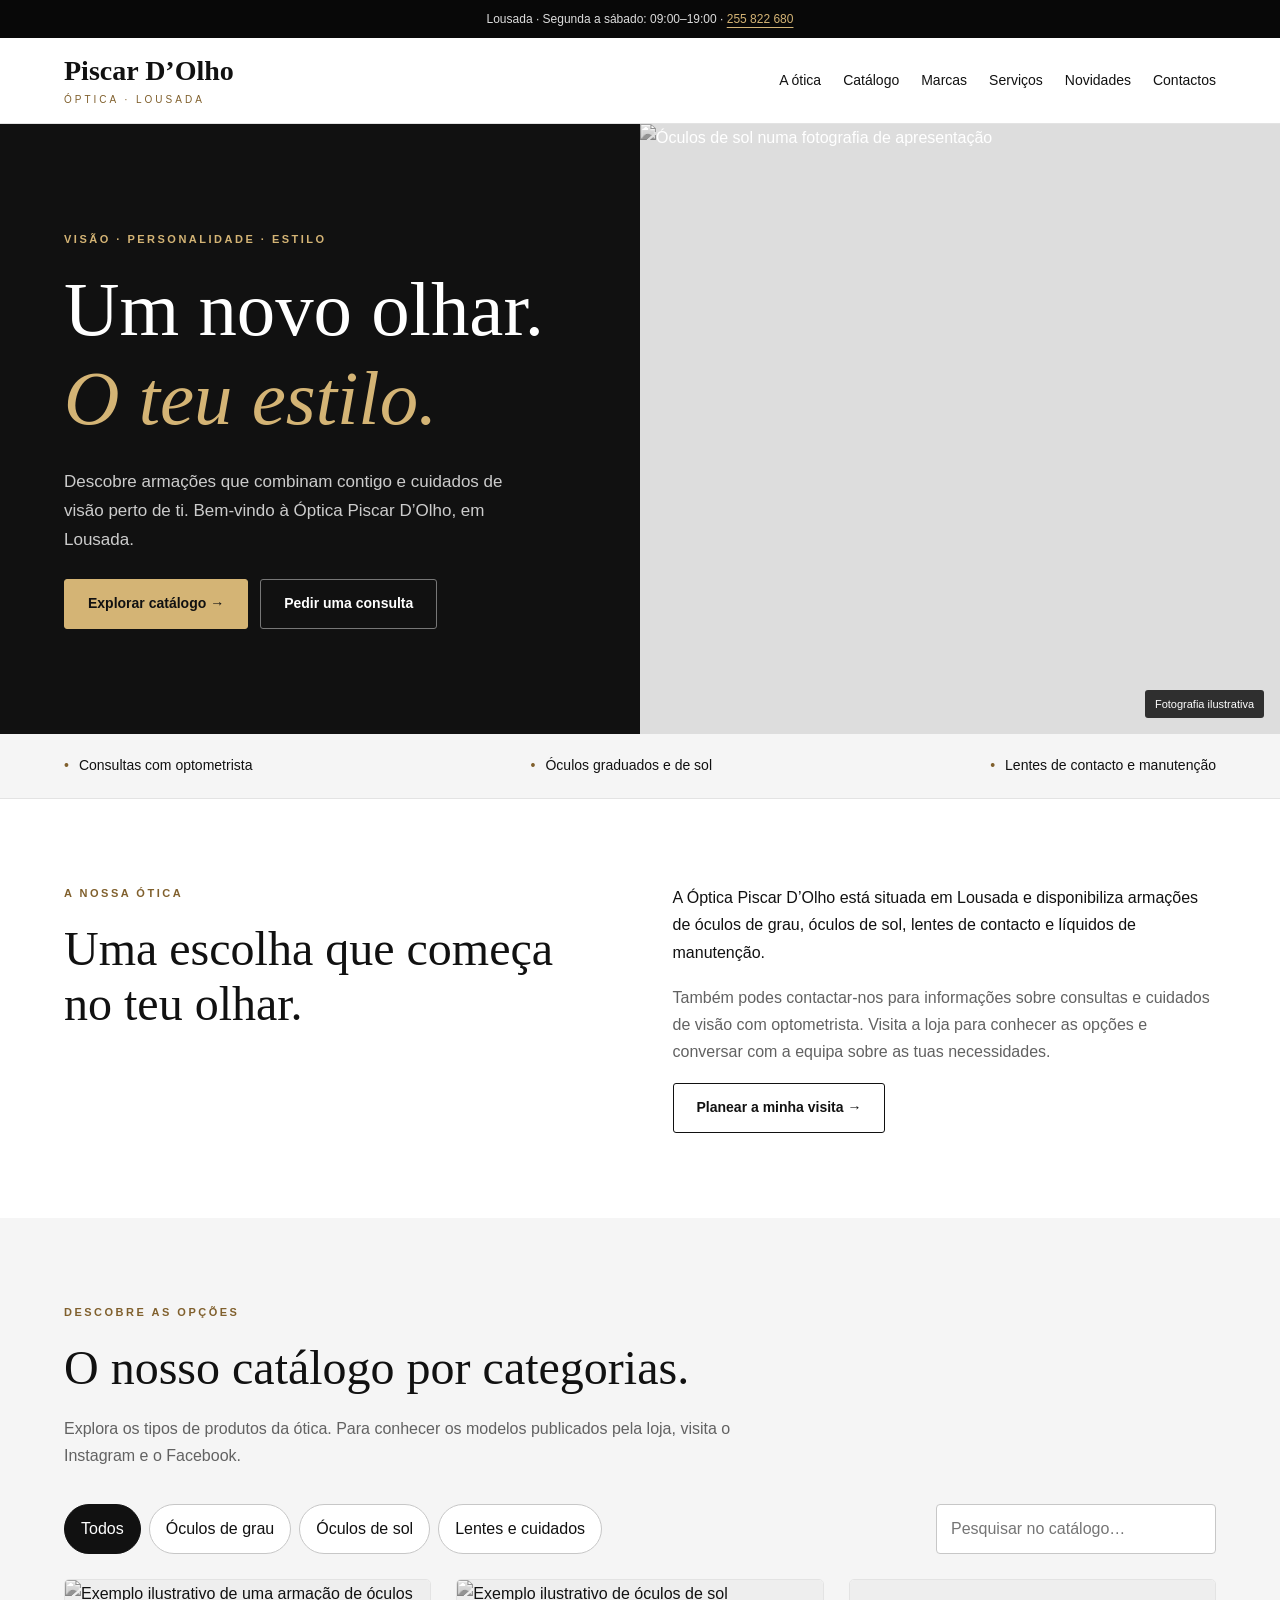
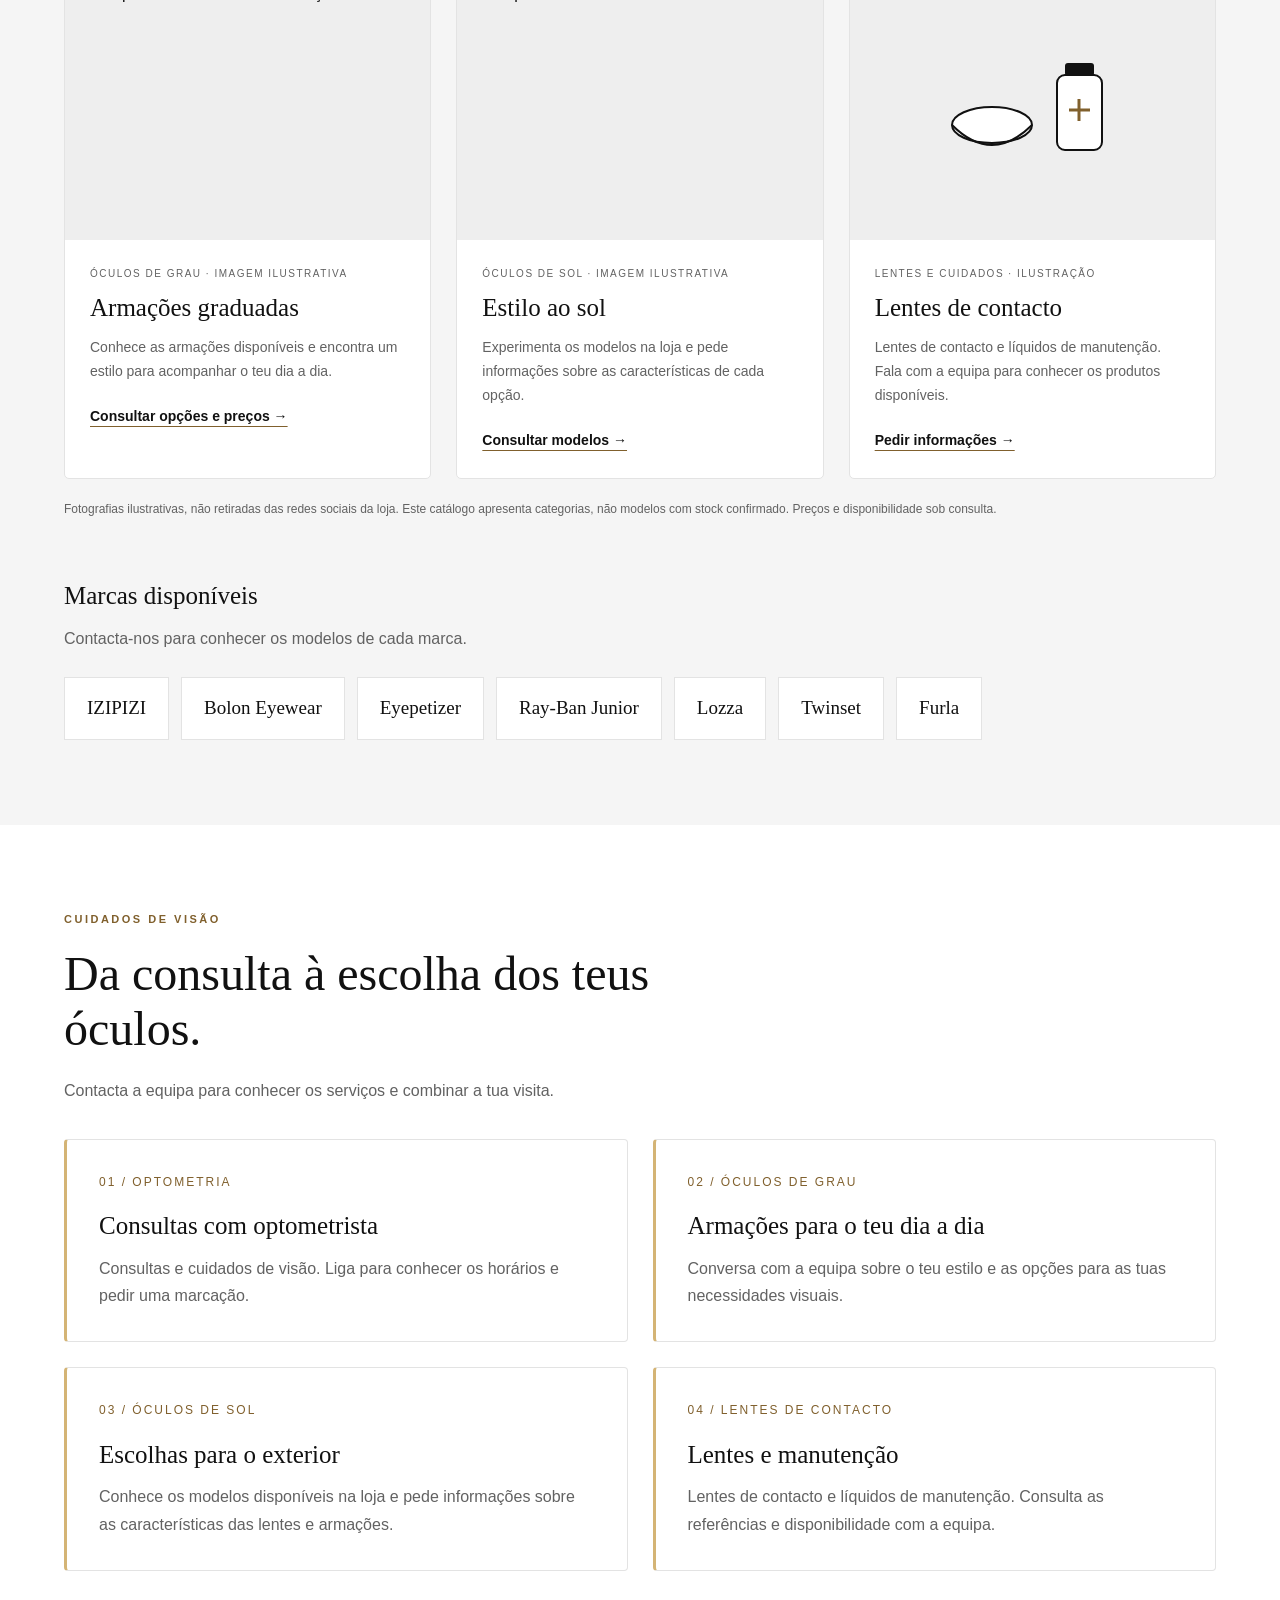
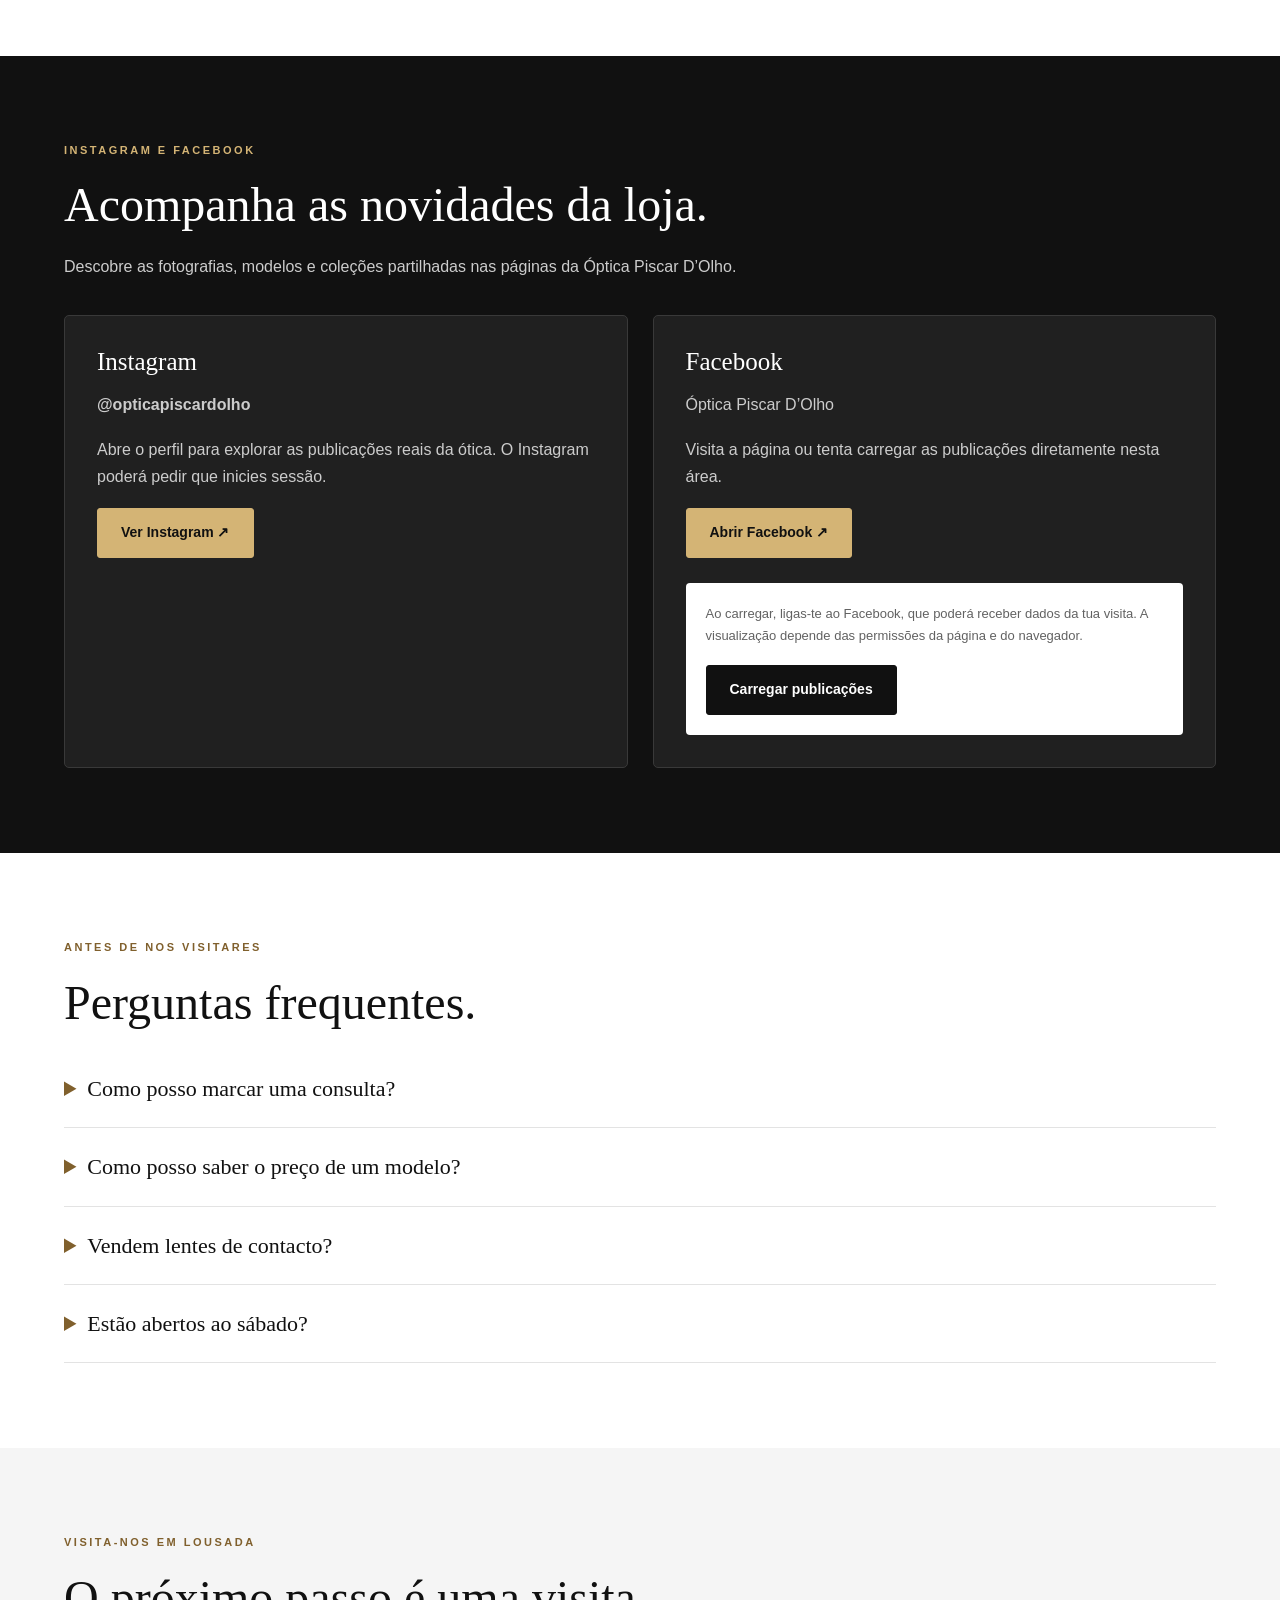
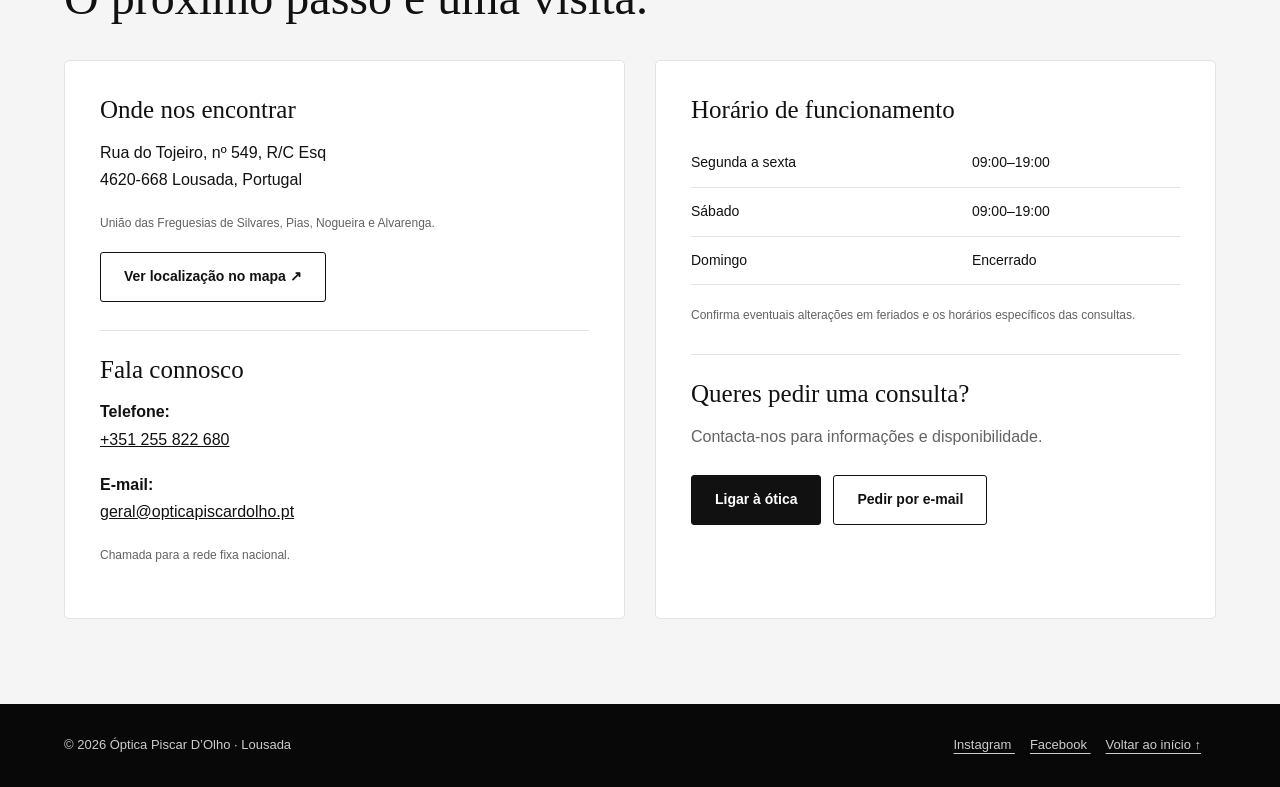
==== commit 1fdb0b9e: "Update index.html" ====
--- a/index.html
+++ b/index.html
@@ -3,23 +3,29 @@
 <head>
   <meta charset="UTF-8">
   <meta name="viewport" content="width=device-width, initial-scale=1">
+
   <title>Óptica Piscar D’Olho | Lousada</title>
+
   <meta name="description"
         content="Óptica Piscar D’Olho em Lousada. Óculos graduados, óculos de sol, lentes de contacto e consultas com optometrista.">
-  <meta name="theme-color" content="#20362d">
+
+  <meta name="theme-color" content="#111111">
 
   <style>
     :root {
-      --verde: #20362d;
-      --escuro: #14281f;
-      --creme: #faf8f3;
-      --bege: #e8b394;
-      --texto: #26352e;
-      --cinza: #5c6861;
-      --linha: #dedfd6;
-    }
-
-    * { box-sizing: border-box; }
+      --preto: #111111;
+      --preto-suave: #202020;
+      --branco: #ffffff;
+      --dourado: #d4b475;
+      --dourado-escuro: #80602d;
+      --cinza: #626262;
+      --fundo: #f5f5f5;
+      --linha: #e3e3e3;
+    }
+
+    * {
+      box-sizing: border-box;
+    }
 
     html {
       scroll-behavior: smooth;
@@ -29,21 +35,34 @@
     body {
       margin: 0;
       font-family: Arial, Helvetica, sans-serif;
-      background: var(--creme);
-      color: var(--texto);
+      color: var(--preto);
+      background: var(--branco);
       line-height: 1.7;
     }
 
-    img { display: block; max-width: 100%; }
-    a { color: inherit; }
-    button, input { font: inherit; }
-    button { cursor: pointer; }
+    img {
+      display: block;
+      max-width: 100%;
+    }
+
+    a {
+      color: inherit;
+    }
+
+    button,
+    input {
+      font: inherit;
+    }
+
+    button {
+      cursor: pointer;
+    }
 
     a:focus-visible,
     button:focus-visible,
     input:focus-visible,
     summary:focus-visible {
-      outline: 3px solid #b46b38;
+      outline: 3px solid var(--dourado-escuro);
       outline-offset: 4px;
     }
 
@@ -52,31 +71,150 @@
       margin: auto;
     }
 
+    h1,
+    h2,
+    h3 {
+      font-family: Georgia, "Times New Roman", serif;
+      font-weight: normal;
+      line-height: 1.15;
+    }
+
+    h1 {
+      font-size: clamp(44px, 6vw, 78px);
+      margin: 0 0 25px;
+    }
+
+    h2 {
+      font-size: clamp(32px, 4vw, 48px);
+      margin: 0 0 20px;
+    }
+
+    h3 {
+      font-size: 25px;
+      margin: 0 0 14px;
+    }
+
+    p {
+      margin: 0 0 18px;
+    }
+
+    section {
+      padding: 85px 0;
+    }
+
+    .etiqueta {
+      color: var(--dourado-escuro);
+      font-size: 11px;
+      font-weight: bold;
+      letter-spacing: 2.5px;
+      text-transform: uppercase;
+    }
+
+    .cinza {
+      color: var(--cinza);
+    }
+
+    .introducao {
+      max-width: 720px;
+      margin-bottom: 35px;
+    }
+
+    /* BOTÕES */
+
+    .botao {
+      display: inline-flex;
+      align-items: center;
+      justify-content: center;
+      min-height: 46px;
+      padding: 12px 23px;
+      border: 1px solid var(--preto);
+      border-radius: 3px;
+      background: var(--preto);
+      color: var(--branco);
+      font-size: 14px;
+      font-weight: bold;
+      text-decoration: none;
+      transition: background-color 0.2s, color 0.2s;
+    }
+
+    .botao:hover {
+      background: #353535;
+    }
+
+    .botao.dourado {
+      background: var(--dourado);
+      border-color: var(--dourado);
+      color: var(--preto);
+    }
+
+    .botao.dourado:hover {
+      background: #e4c891;
+      border-color: #e4c891;
+    }
+
+    .botao.contorno {
+      background: transparent;
+      color: var(--preto);
+    }
+
+    .botao.contorno:hover {
+      background: var(--preto);
+      color: var(--branco);
+    }
+
+    .botao.claro {
+      background: transparent;
+      border-color: #777777;
+      color: var(--branco);
+    }
+
+    .botao.claro:hover {
+      background: var(--branco);
+      border-color: var(--branco);
+      color: var(--preto);
+    }
+
+    .acoes {
+      display: flex;
+      flex-wrap: wrap;
+      gap: 12px;
+      margin-top: 25px;
+    }
+
+    /* CABEÇALHO */
+
     .topo {
-      background: var(--escuro);
-      color: white;
-      padding: 9px 0;
+      padding: 9px 15px;
+      background: #080808;
+      color: #dddddd;
       text-align: center;
       font-size: 12px;
+    }
+
+    .topo a {
+      color: var(--dourado);
+      text-underline-offset: 4px;
     }
 
     header {
       position: sticky;
       top: 0;
       z-index: 20;
-      background: var(--creme);
+      background: var(--branco);
       border-bottom: 1px solid var(--linha);
     }
 
     .cabecalho {
       min-height: 85px;
       display: flex;
+      align-items: center;
       justify-content: space-between;
-      align-items: center;
       gap: 20px;
     }
 
-    .logo { text-decoration: none; }
+    .logo {
+      text-decoration: none;
+    }
 
     .logo strong {
       display: block;
@@ -86,8 +224,11 @@
     }
 
     .logo small {
+      display: block;
+      margin-top: 4px;
       font-size: 10px;
       letter-spacing: 3px;
+      color: var(--dourado-escuro);
     }
 
     nav {
@@ -103,90 +244,26 @@
 
     nav a:hover {
       text-decoration: underline;
-      text-underline-offset: 5px;
+      text-decoration-color: var(--dourado-escuro);
+      text-underline-offset: 6px;
     }
 
     .menu {
       display: none;
       padding: 8px 12px;
       border: 1px solid var(--linha);
-      background: white;
-      border-radius: 4px;
-    }
-
-    h1, h2, h3 {
-      font-family: Georgia, "Times New Roman", serif;
-      font-weight: normal;
-      line-height: 1.15;
-    }
-
-    h1 {
-      font-size: clamp(42px, 6vw, 76px);
-      margin: 0 0 24px;
-    }
-
-    h2 {
-      font-size: clamp(30px, 4vw, 46px);
-      margin: 0 0 20px;
-    }
-
-    h3 {
-      font-size: 25px;
-      margin: 0 0 14px;
-    }
-
-    p { margin: 0 0 18px; }
-
-    .etiqueta {
-      font-size: 11px;
-      font-weight: bold;
-      text-transform: uppercase;
-      letter-spacing: 2.5px;
-      margin-bottom: 18px;
-    }
-
-    .botao {
-      display: inline-flex;
-      align-items: center;
-      justify-content: center;
-      min-height: 46px;
-      padding: 12px 22px;
-      background: var(--verde);
-      color: white;
-      border: 1px solid var(--verde);
-      border-radius: 4px;
-      text-decoration: none;
-      font-size: 14px;
-      font-weight: bold;
-    }
-
-    .botao:hover { background: var(--escuro); }
-
-    .botao.bege {
-      background: var(--bege);
-      border-color: var(--bege);
-      color: var(--escuro);
-    }
-
-    .botao.contorno {
-      background: transparent;
-      color: var(--verde);
-    }
-
-    .botao.contorno:hover { background: #e7ece3; }
-
-    .acoes {
-      display: flex;
-      flex-wrap: wrap;
-      gap: 12px;
-      margin-top: 25px;
-    }
+      border-radius: 3px;
+      background: var(--branco);
+      color: var(--preto);
+    }
+
+    /* APRESENTAÇÃO */
 
     .hero {
       display: grid;
       grid-template-columns: 1fr 1fr;
-      background: var(--verde);
-      color: white;
+      background: var(--preto);
+      color: var(--branco);
     }
 
     .hero-texto {
@@ -194,16 +271,25 @@
       align-self: center;
     }
 
-    .hero-texto > p:not(.etiqueta) {
-      color: #e0e7de;
-      max-width: 480px;
+    .hero .etiqueta {
+      color: var(--dourado);
+    }
+
+    .hero h1 em {
+      color: var(--dourado);
+      font-weight: normal;
+    }
+
+    .hero-descricao {
+      max-width: 470px;
+      color: #cccccc;
       font-size: 17px;
     }
 
     .hero-imagem {
       position: relative;
-      min-height: 600px;
-      background: #bfc4b8;
+      min-height: 610px;
+      background: #dddddd;
     }
 
     .hero-imagem img {
@@ -211,44 +297,53 @@
       width: 100%;
       height: 100%;
       object-fit: cover;
+      filter: grayscale(100%);
     }
 
     .legenda {
       position: absolute;
-      bottom: 15px;
-      right: 15px;
-      background: #14281fcc;
+      right: 16px;
+      bottom: 16px;
+      padding: 5px 10px;
+      background: #000000c9;
       color: white;
       font-size: 11px;
-      padding: 5px 10px;
       border-radius: 3px;
     }
 
     .faixa {
-      background: #e7ece3;
       padding: 20px 0;
+      background: var(--fundo);
+      border-bottom: 1px solid var(--linha);
     }
 
     .faixa .container {
       display: flex;
+      flex-wrap: wrap;
       justify-content: space-between;
-      flex-wrap: wrap;
       gap: 15px;
       font-size: 14px;
     }
 
-    section { padding: 80px 0; }
-    .cinza { color: var(--cinza); }
-    .introducao { max-width: 720px; margin-bottom: 35px; }
-
-    .sobre {
+    .faixa span::before {
+      content: "•";
+      color: var(--dourado-escuro);
+      margin-right: 10px;
+    }
+
+    /* SOBRE */
+
+    .sobre-grid {
       display: grid;
       grid-template-columns: 1fr 1fr;
       gap: 65px;
-      align-items: start;
-    }
-
-    .catalogo { background: #f0ede5; }
+    }
+
+    /* CATÁLOGO */
+
+    .catalogo {
+      background: var(--fundo);
+    }
 
     .controlos {
       display: flex;
@@ -266,25 +361,30 @@
 
     .filtro {
       padding: 9px 16px;
-      border: 1px solid #bcc5ba;
+      border: 1px solid #c7c7c7;
       border-radius: 30px;
-      background: transparent;
-      color: var(--verde);
+      background: var(--branco);
+      color: var(--preto);
+    }
+
+    .filtro:hover {
+      border-color: var(--dourado-escuro);
     }
 
     .filtro[aria-pressed="true"] {
-      background: var(--verde);
-      color: white;
-      border-color: var(--verde);
+      border-color: var(--preto);
+      background: var(--preto);
+      color: var(--branco);
     }
 
     .pesquisa {
       width: 280px;
       max-width: 100%;
-      border: 1px solid #bcc5ba;
+      padding: 10px 14px;
+      border: 1px solid #c7c7c7;
       border-radius: 4px;
-      padding: 10px 14px;
-      background: var(--creme);
+      background: var(--branco);
+      color: var(--preto);
     }
 
     .produtos {
@@ -295,41 +395,73 @@
 
     .produto {
       overflow: hidden;
-      background: white;
       border: 1px solid var(--linha);
-      border-radius: 6px;
+      border-radius: 5px;
+      background: var(--branco);
+      transition: transform 0.2s, box-shadow 0.2s;
+    }
+
+    .produto:hover {
+      transform: translateY(-4px);
+      box-shadow: 0 12px 28px #0000000d;
     }
 
     .produto img {
       width: 100%;
       height: 260px;
       object-fit: cover;
-      background: #e7ece3;
-    }
-
-    .produto-info { padding: 25px; }
+      filter: grayscale(100%);
+      background: #eeeeee;
+    }
+
+    .ilustracao {
+      height: 260px;
+      display: grid;
+      place-items: center;
+      background: #eeeeee;
+    }
+
+    .produto-info {
+      padding: 25px;
+    }
 
     .produto-info small {
       display: block;
+      margin-bottom: 12px;
       color: var(--cinza);
-      text-transform: uppercase;
       font-size: 10px;
       letter-spacing: 1.5px;
-      margin-bottom: 12px;
-    }
-
-    .produto-info p { color: var(--cinza); font-size: 14px; }
+      text-transform: uppercase;
+    }
+
+    .produto-info p {
+      color: var(--cinza);
+      font-size: 14px;
+    }
 
     .produto-info a {
       font-size: 14px;
       font-weight: bold;
+      text-decoration-color: var(--dourado-escuro);
       text-underline-offset: 5px;
     }
 
     .nota {
+      margin-top: 20px;
       color: var(--cinza);
       font-size: 12px;
-      margin-top: 20px;
+    }
+
+    #vazio {
+      padding: 20px;
+      background: var(--branco);
+      border: 1px solid var(--linha);
+    }
+
+    /* MARCAS */
+
+    .marcas-area {
+      padding-top: 45px;
     }
 
     .marcas {
@@ -341,13 +473,15 @@
 
     .marcas span {
       padding: 14px 22px;
+      background: var(--branco);
       border: 1px solid var(--linha);
-      background: white;
       font-family: Georgia, serif;
       font-size: 19px;
     }
 
-    .servicos {
+    /* SERVIÇOS */
+
+    .servicos-grid {
       display: grid;
       grid-template-columns: repeat(2, 1fr);
       gap: 25px;
@@ -355,20 +489,39 @@
 
     .servico {
       padding: 32px;
-      background: white;
       border: 1px solid var(--linha);
-      border-left: 4px solid var(--bege);
+      border-left: 3px solid var(--dourado);
       border-radius: 4px;
-    }
-
-    .servico p { color: var(--cinza); margin: 0; }
+      background: var(--branco);
+    }
+
+    .numero {
+      display: block;
+      margin-bottom: 20px;
+      color: var(--dourado-escuro);
+      font-size: 12px;
+      letter-spacing: 2px;
+    }
+
+    .servico p {
+      margin: 0;
+      color: var(--cinza);
+    }
+
+    /* REDES SOCIAIS */
 
     .redes {
-      background: var(--verde);
-      color: white;
-    }
-
-    .redes .cinza { color: #d5ded2; }
+      background: var(--preto);
+      color: var(--branco);
+    }
+
+    .redes .etiqueta {
+      color: var(--dourado);
+    }
+
+    .redes .cinza {
+      color: #cccccc;
+    }
 
     .redes-grid {
       display: grid;
@@ -378,30 +531,37 @@
 
     .rede {
       padding: 32px;
-      background: #294235;
-      border: 1px solid #5f7265;
+      border: 1px solid #393939;
       border-radius: 5px;
-    }
-
-    .rede p { color: #d5ded2; }
+      background: var(--preto-suave);
+    }
+
+    .rede p {
+      color: #cccccc;
+    }
 
     .facebook-area {
       margin-top: 25px;
       padding: 20px;
-      background: var(--creme);
-      color: var(--texto);
+      background: var(--branco);
+      color: var(--preto);
       border-radius: 4px;
     }
 
-    .facebook-area p { color: var(--cinza); font-size: 13px; }
+    .facebook-area p {
+      color: var(--cinza);
+      font-size: 13px;
+    }
 
     iframe {
       display: block;
       max-width: 100%;
       margin: auto;
       border: 0;
-      background: white;
-    }
+      background: var(--branco);
+    }
+
+    /* PERGUNTAS */
 
     details {
       padding: 20px 0;
@@ -414,9 +574,20 @@
       cursor: pointer;
     }
 
-    details p { margin: 15px 0 0; color: var(--cinza); }
-
-    .contactos { background: #e7ece3; }
+    summary::marker {
+      color: var(--dourado-escuro);
+    }
+
+    details p {
+      margin: 15px 0 0;
+      color: var(--cinza);
+    }
+
+    /* CONTACTOS */
+
+    .contactos {
+      background: var(--fundo);
+    }
 
     .contactos-grid {
       display: grid;
@@ -425,14 +596,19 @@
     }
 
     .contacto {
-      background: white;
       padding: 35px;
       border: 1px solid var(--linha);
       border-radius: 5px;
-    }
-
-    .contacto a { overflow-wrap: anywhere; }
-    address { font-style: normal; }
+      background: var(--branco);
+    }
+
+    .contacto a {
+      overflow-wrap: anywhere;
+    }
+
+    address {
+      font-style: normal;
+    }
 
     table {
       width: 100%;
@@ -440,31 +616,52 @@
       margin-bottom: 20px;
     }
 
-    th, td {
+    th,
+    td {
       padding: 12px 0;
       border-bottom: 1px solid var(--linha);
       text-align: left;
       font-size: 14px;
     }
 
-    th { font-weight: normal; }
+    th {
+      font-weight: normal;
+    }
+
+    .separador {
+      margin-top: 28px;
+      padding-top: 25px;
+      border-top: 1px solid var(--linha);
+    }
+
+    /* RODAPÉ */
 
     footer {
-      background: var(--escuro);
-      color: #d3ded3;
       padding: 30px 0;
+      background: #080808;
+      color: #cccccc;
       font-size: 13px;
     }
 
     .rodape {
       display: flex;
       justify-content: space-between;
+      flex-wrap: wrap;
       gap: 20px;
-      flex-wrap: wrap;
-    }
-
-    .rodape a { margin-right: 15px; }
-    [hidden] { display: none !important; }
+    }
+
+    .rodape a {
+      margin-right: 15px;
+      text-underline-offset: 4px;
+    }
+
+    .rodape a:hover {
+      color: var(--dourado);
+    }
+
+    [hidden] {
+      display: none !important;
+    }
 
     .sr-only {
       position: absolute;
@@ -478,13 +675,45 @@
       border: 0;
     }
 
+    .saltar {
+      position: absolute;
+      top: -100px;
+      left: 15px;
+      z-index: 50;
+      padding: 10px 15px;
+      background: white;
+      color: black;
+    }
+
+    .saltar:focus {
+      top: 10px;
+    }
+
+    /* TABLETS */
+
     @media (max-width: 950px) {
-      nav { gap: 14px; }
-      .hero-texto { padding: 55px 8%; }
-      .hero-imagem { min-height: 520px; }
-      .produtos { grid-template-columns: repeat(2, 1fr); }
-      .sobre { gap: 30px; }
-    }
+      nav {
+        gap: 14px;
+      }
+
+      .hero-texto {
+        padding: 55px 8%;
+      }
+
+      .hero-imagem {
+        min-height: 530px;
+      }
+
+      .produtos {
+        grid-template-columns: repeat(2, minmax(0, 1fr));
+      }
+
+      .sobre-grid {
+        gap: 30px;
+      }
+    }
+
+    /* TELEMÓVEIS */
 
     @media (max-width: 700px) {
       .cabecalho {
@@ -492,46 +721,93 @@
         flex-wrap: wrap;
       }
 
-      .logo strong { font-size: 24px; }
-      .menu { display: block; }
+      .logo strong {
+        font-size: 24px;
+      }
+
+      .menu {
+        display: block;
+      }
 
       nav {
         display: none;
         width: 100%;
         flex-direction: column;
         align-items: stretch;
+        gap: 0;
         padding: 10px 0 20px;
-        gap: 0;
-      }
-
-      nav.aberto { display: flex; }
-      nav a { padding: 9px 0; }
+      }
+
+      nav.aberto {
+        display: flex;
+      }
+
+      nav a {
+        padding: 9px 0;
+      }
 
       .hero,
-      .sobre,
+      .sobre-grid,
       .produtos,
-      .servicos,
+      .servicos-grid,
       .redes-grid,
       .contactos-grid {
         grid-template-columns: 1fr;
       }
 
-      .hero-texto { padding: 55px 6%; }
-      .hero-imagem { min-height: 300px; }
-      .faixa .container { justify-content: center; text-align: center; }
-      section { padding: 55px 0; }
-      .pesquisa { width: 100%; }
-      .produto img { height: 280px; }
-      .rede, .contacto { padding: 25px; }
+      .hero-texto {
+        padding: 55px 6%;
+      }
+
+      .hero-imagem {
+        min-height: 300px;
+      }
+
+      .faixa .container {
+        justify-content: center;
+        text-align: center;
+      }
+
+      section {
+        padding: 55px 0;
+      }
+
+      .pesquisa {
+        width: 100%;
+      }
+
+      .produto img {
+        height: 280px;
+      }
+
+      .rede,
+      .contacto {
+        padding: 25px;
+      }
     }
 
     @media (prefers-reduced-motion: reduce) {
-      html { scroll-behavior: auto; }
+      html {
+        scroll-behavior: auto;
+      }
+
+      *,
+      *::before,
+      *::after {
+        transition: none !important;
+        animation: none !important;
+      }
+
+      .produto:hover {
+        transform: none;
+      }
     }
   </style>
 </head>
 
 <body>
+  <a class="saltar" href="#conteudo">Saltar para o conteúdo</a>
+
   <div class="topo">
     Lousada · Segunda a sábado: 09:00–19:00 ·
     <a href="tel:+351255822680">255 822 680</a>
@@ -539,12 +815,12 @@
 
   <header>
     <div class="container cabecalho">
-      <a class="logo" href="#inicio">
+      <a class="logo" href="#inicio" aria-label="Piscar D’Olho, início">
         <strong>Piscar D’Olho</strong>
         <small>ÓPTICA · LOUSADA</small>
       </a>
 
-      <button class="menu" id="menu"
+      <button class="menu" id="menu" type="button"
               aria-controls="navegacao" aria-expanded="false">
         Menu ☰
       </button>
@@ -560,19 +836,26 @@
     </div>
   </header>
 
-  <main>
+  <main id="conteudo">
     <div class="hero" id="inicio">
       <div class="hero-texto">
         <p class="etiqueta">Visão · Personalidade · Estilo</p>
-        <h1>O teu olhar<br>merece algo especial.</h1>
-        <p>
+
+        <h1>Um novo olhar.<br><em>O teu estilo.</em></h1>
+
+        <p class="hero-descricao">
           Descobre armações que combinam contigo e cuidados de visão
           perto de ti. Bem-vindo à Óptica Piscar D’Olho, em Lousada.
         </p>
 
         <div class="acoes">
-          <a class="botao bege" href="#catalogo">Explorar catálogo →</a>
-          <a class="botao bege" href="tel:+351255822680">Pedir uma consulta</a>
+          <a class="botao dourado" href="#catalogo">
+            Explorar catálogo →
+          </a>
+
+          <a class="botao claro" href="tel:+351255822680">
+            Pedir uma consulta
+          </a>
         </div>
       </div>
 
@@ -581,6 +864,7 @@
           src="https://images.unsplash.com/photo-1511499767150-a48a237f0083?auto=format&amp;fit=crop&amp;w=1400&amp;q=85"
           alt="Óculos de sol numa fotografia de apresentação"
           fetchpriority="high">
+
         <span class="legenda">Fotografia ilustrativa</span>
       </div>
     </div>
@@ -594,7 +878,7 @@
     </div>
 
     <section id="sobre">
-      <div class="container sobre">
+      <div class="container sobre-grid">
         <div>
           <p class="etiqueta">A nossa ótica</p>
           <h2>Uma escolha que começa no teu olhar.</h2>
@@ -606,13 +890,17 @@
             armações de óculos de grau, óculos de sol, lentes de contacto
             e líquidos de manutenção.
           </p>
+
           <p class="cinza">
             Também podes contactar-nos para informações sobre consultas
             e cuidados de visão com optometrista. Visita a loja para
             conhecer as opções e conversar com a equipa sobre as tuas
             necessidades.
           </p>
-          <a class="botao contorno" href="#contactos">Planear a minha visita →</a>
+
+          <a class="botao contorno" href="#contactos">
+            Planear a minha visita →
+          </a>
         </div>
       </div>
     </section>
@@ -622,24 +910,32 @@
         <div class="introducao">
           <p class="etiqueta">Descobre as opções</p>
           <h2>O nosso catálogo por categorias.</h2>
+
           <p class="cinza">
-            Explora os tipos de produtos da ótica. Para conhecer os modelos
-            publicados pela loja, visita o Instagram e o Facebook.
+            Explora os tipos de produtos da ótica. Para conhecer os
+            modelos publicados pela loja, visita o Instagram e o Facebook.
           </p>
         </div>
 
         <div class="controlos">
           <div class="filtros" role="group" aria-label="Filtrar catálogo">
-            <button class="filtro" data-filtro="todos" aria-pressed="true">
+            <button class="filtro" type="button"
+                    data-filtro="todos" aria-pressed="true">
               Todos
             </button>
-            <button class="filtro" data-filtro="grau" aria-pressed="false">
+
+            <button class="filtro" type="button"
+                    data-filtro="grau" aria-pressed="false">
               Óculos de grau
             </button>
-            <button class="filtro" data-filtro="sol" aria-pressed="false">
+
+            <button class="filtro" type="button"
+                    data-filtro="sol" aria-pressed="false">
               Óculos de sol
             </button>
-            <button class="filtro" data-filtro="lentes" aria-pressed="false">
+
+            <button class="filtro" type="button"
+                    data-filtro="lentes" aria-pressed="false">
               Lentes e cuidados
             </button>
           </div>
@@ -651,7 +947,8 @@
           </label>
         </div>
 
-        <p class="sr-only" id="resultado" role="status" aria-live="polite"></p>
+        <p class="sr-only" id="resultado"
+           role="status" aria-live="polite"></p>
 
         <div class="produtos">
           <article class="produto"
@@ -659,15 +956,18 @@
                    data-pesquisa="armações óculos grau graduados">
             <img
               src="https://images.unsplash.com/photo-1574258495973-f010dfbb5371?auto=format&amp;fit=crop&amp;w=800&amp;q=80"
-              alt="Exemplo ilustrativo de armação de óculos"
+              alt="Exemplo ilustrativo de uma armação de óculos"
               loading="lazy">
+
             <div class="produto-info">
               <small>Óculos de grau · imagem ilustrativa</small>
               <h3>Armações graduadas</h3>
+
               <p>
                 Conhece as armações disponíveis e encontra um estilo
                 para acompanhar o teu dia a dia.
               </p>
+
               <a href="mailto:geral@opticapiscardolho.pt?subject=Informações%20sobre%20óculos%20graduados">
                 Consultar opções e preços →
               </a>
@@ -681,13 +981,16 @@
               src="https://images.unsplash.com/photo-1508296695146-257a814070b4?auto=format&amp;fit=crop&amp;w=800&amp;q=80"
               alt="Exemplo ilustrativo de óculos de sol"
               loading="lazy">
+
             <div class="produto-info">
               <small>Óculos de sol · imagem ilustrativa</small>
               <h3>Estilo ao sol</h3>
+
               <p>
                 Experimenta os modelos na loja e pede informações
                 sobre as características de cada opção.
               </p>
+
               <a href="mailto:geral@opticapiscardolho.pt?subject=Informações%20sobre%20óculos%20de%20sol">
                 Consultar modelos →
               </a>
@@ -697,28 +1000,36 @@
           <article class="produto"
                    data-categoria="lentes"
                    data-pesquisa="lentes contacto líquidos manutenção cuidados">
-            <div style="height:260px;background:#e7ece3;display:grid;place-items:center">
+            <div class="ilustracao">
               <svg width="190" height="130" viewBox="0 0 190 130"
-                   role="img" aria-label="Ilustração de lente e líquido de manutenção">
+                   role="img"
+                   aria-label="Ilustração de lente e líquido de manutenção">
                 <ellipse cx="55" cy="80" rx="40" ry="18"
-                         fill="#faf8f3" stroke="#20362d" stroke-width="2"/>
+                         fill="#ffffff" stroke="#111111" stroke-width="2"/>
+
                 <path d="M15 80 Q55 120 95 80"
-                      fill="none" stroke="#20362d" stroke-width="2"/>
+                      fill="none" stroke="#111111" stroke-width="2"/>
+
                 <rect x="120" y="30" width="45" height="75" rx="8"
-                      fill="#faf8f3" stroke="#20362d" stroke-width="2"/>
+                      fill="#ffffff" stroke="#111111" stroke-width="2"/>
+
                 <rect x="128" y="18" width="29" height="13" rx="3"
-                      fill="#20362d"/>
+                      fill="#111111"/>
+
                 <path d="M132 65 H153 M142 54 V76"
-                      stroke="#b77a52" stroke-width="3"/>
+                      stroke="#80602d" stroke-width="3"/>
               </svg>
             </div>
+
             <div class="produto-info">
               <small>Lentes e cuidados · ilustração</small>
               <h3>Lentes de contacto</h3>
+
               <p>
                 Lentes de contacto e líquidos de manutenção.
                 Fala com a equipa para conhecer os produtos disponíveis.
               </p>
+
               <a href="mailto:geral@opticapiscardolho.pt?subject=Informações%20sobre%20lentes%20de%20contacto">
                 Pedir informações →
               </a>
@@ -736,9 +1047,12 @@
           Preços e disponibilidade sob consulta.
         </p>
 
-        <div id="marcas" style="padding-top:45px">
+        <div class="marcas-area" id="marcas">
           <h3>Marcas disponíveis</h3>
-          <p class="cinza">Contacta-nos para conhecer os modelos de cada marca.</p>
+          <p class="cinza">
+            Contacta-nos para conhecer os modelos de cada marca.
+          </p>
+
           <div class="marcas">
             <span>IZIPIZI</span>
             <span>Bolon Eyewear</span>
@@ -762,25 +1076,28 @@
           </p>
         </div>
 
-        <div class="servicos">
+        <div class="servicos-grid">
           <article class="servico">
-            <h3>Consultas de optometria</h3>
+            <span class="numero">01 / OPTOMETRIA</span>
+            <h3>Consultas com optometrista</h3>
             <p>
-              Consultas e cuidados de visão com optometrista.
-              Liga para conhecer os horários e pedir uma marcação.
+              Consultas e cuidados de visão. Liga para conhecer
+              os horários e pedir uma marcação.
             </p>
           </article>
 
           <article class="servico">
-            <h3>Óculos graduados</h3>
+            <span class="numero">02 / ÓCULOS DE GRAU</span>
+            <h3>Armações para o teu dia a dia</h3>
             <p>
-              Armações para diferentes estilos. Conversa com a equipa
-              sobre as opções para as tuas necessidades visuais.
+              Conversa com a equipa sobre o teu estilo e
+              as opções para as tuas necessidades visuais.
             </p>
           </article>
 
           <article class="servico">
-            <h3>Óculos de sol</h3>
+            <span class="numero">03 / ÓCULOS DE SOL</span>
+            <h3>Escolhas para o exterior</h3>
             <p>
               Conhece os modelos disponíveis na loja e pede informações
               sobre as características das lentes e armações.
@@ -788,6 +1105,7 @@
           </article>
 
           <article class="servico">
+            <span class="numero">04 / LENTES DE CONTACTO</span>
             <h3>Lentes e manutenção</h3>
             <p>
               Lentes de contacto e líquidos de manutenção.
@@ -813,36 +1131,41 @@
           <article class="rede">
             <h3>Instagram</h3>
             <p><strong>@opticapiscardolho</strong></p>
+
             <p>
               Abre o perfil para explorar as publicações reais da ótica.
               O Instagram poderá pedir que inicies sessão.
             </p>
-            <a class="botao bege"
+
+            <a class="botao dourado"
                href="https://www.instagram.com/opticapiscardolho/"
                target="_blank" rel="noopener noreferrer">
-              Ver publicações no Instagram ↗
+              Ver Instagram ↗
             </a>
           </article>
 
           <article class="rede">
             <h3>Facebook</h3>
             <p>Óptica Piscar D’Olho</p>
+
             <p>
               Visita a página ou tenta carregar as publicações
               diretamente nesta área.
             </p>
-            <a class="botao bege"
+
+            <a class="botao dourado"
                href="https://www.facebook.com/piscardolho/"
                target="_blank" rel="noopener noreferrer">
-              Abrir página do Facebook ↗
+              Abrir Facebook ↗
             </a>
 
             <div class="facebook-area" id="facebook-area">
               <p>
-                Ao carregar esta área, ligas-te ao Facebook, que poderá
-                receber dados da tua visita. A visualização depende
-                das permissões da página e do navegador.
+                Ao carregar, ligas-te ao Facebook, que poderá receber
+                dados da tua visita. A visualização depende das
+                permissões da página e do navegador.
               </p>
+
               <button class="botao" id="carregar-facebook" type="button">
                 Carregar publicações
               </button>
@@ -902,12 +1225,13 @@
       <div class="container">
         <div class="introducao">
           <p class="etiqueta">Visita-nos em Lousada</p>
-          <h2>Estamos à tua espera.</h2>
+          <h2>O próximo passo é uma visita.</h2>
         </div>
 
         <div class="contactos-grid">
           <div class="contacto">
-            <h3>Morada e contactos</h3>
+            <h3>Onde nos encontrar</h3>
+
             <address>
               Rua do Tojeiro, nº 549, R/C Esq<br>
               4620-668 Lousada, Portugal
@@ -915,18 +1239,6 @@
 
             <p class="nota">
               União das Freguesias de Silvares, Pias, Nogueira e Alvarenga.
-            </p>
-
-            <p>
-              <strong>Telefone:</strong><br>
-              <a href="tel:+351255822680">+351 255 822 680</a>
-            </p>
-
-            <p>
-              <strong>E-mail:</strong><br>
-              <a href="mailto:geral@opticapiscardolho.pt">
-                geral@opticapiscardolho.pt
-              </a>
             </p>
 
             <a class="botao contorno"
@@ -935,7 +1247,23 @@
               Ver localização no mapa ↗
             </a>
 
-            <p class="nota">Chamada para a rede fixa nacional.</p>
+            <div class="separador">
+              <h3>Fala connosco</h3>
+
+              <p>
+                <strong>Telefone:</strong><br>
+                <a href="tel:+351255822680">+351 255 822 680</a>
+              </p>
+
+              <p>
+                <strong>E-mail:</strong><br>
+                <a href="mailto:geral@opticapiscardolho.pt">
+                  geral@opticapiscardolho.pt
+                </a>
+              </p>
+
+              <p class="nota">Chamada para a rede fixa nacional.</p>
+            </div>
           </div>
 
           <div class="contacto">
@@ -964,17 +1292,23 @@
               específicos das consultas.
             </p>
 
-            <h3>Queres pedir uma consulta?</h3>
-            <p class="cinza">
-              Contacta-nos para informações e disponibilidade.
-            </p>
-
-            <div class="acoes">
-              <a class="botao" href="tel:+351255822680">Ligar à ótica</a>
-              <a class="botao contorno"
-                 href="mailto:geral@opticapiscardolho.pt?subject=Pedido%20de%20marcação%20de%20consulta">
-                Pedir por e-mail
-              </a>
+            <div class="separador">
+              <h3>Queres pedir uma consulta?</h3>
+
+              <p class="cinza">
+                Contacta-nos para informações e disponibilidade.
+              </p>
+
+              <div class="acoes">
+                <a class="botao" href="tel:+351255822680">
+                  Ligar à ótica
+                </a>
+
+                <a class="botao contorno"
+                   href="mailto:geral@opticapiscardolho.pt?subject=Pedido%20de%20marcação%20de%20consulta">
+                  Pedir por e-mail
+                </a>
+              </div>
             </div>
           </div>
         </div>
@@ -987,11 +1321,18 @@
       <span>
         © <span id="ano">2026</span> Óptica Piscar D’Olho · Lousada
       </span>
+
       <div>
         <a href="https://www.instagram.com/opticapiscardolho/"
-           target="_blank" rel="noopener noreferrer">Instagram</a>
+           target="_blank" rel="noopener noreferrer">
+          Instagram
+        </a>
+
         <a href="https://www.facebook.com/piscardolho/"
-           target="_blank" rel="noopener noreferrer">Facebook</a>
+           target="_blank" rel="noopener noreferrer">
+          Facebook
+        </a>
+
         <a href="#inicio">Voltar ao início ↑</a>
       </div>
     </div>
@@ -1005,6 +1346,11 @@
     // Menu para telemóveis.
     const menu = document.getElementById("menu");
     const navegacao = document.getElementById("navegacao");
+
+    function fecharMenu() {
+      navegacao.classList.remove("aberto");
+      menu.setAttribute("aria-expanded", "false");
+    }
 
     menu.addEventListener("click", () => {
       const aberto = menu.getAttribute("aria-expanded") !== "true";
@@ -1013,13 +1359,18 @@
     });
 
     navegacao.addEventListener("click", (evento) => {
-      if (evento.target.closest("a")) {
-        navegacao.classList.remove("aberto");
-        menu.setAttribute("aria-expanded", "false");
-      }
+      if (evento.target.closest("a")) fecharMenu();
     });
 
-    // Pesquisa e filtros do catálogo.
+    document.addEventListener("keydown", (evento) => {
+      if (evento.key === "Escape" &&
+          menu.getAttribute("aria-expanded") === "true") {
+        fecharMenu();
+        menu.focus();
+      }
+    });
+
+    // Pesquisa e filtros.
     const filtros = [...document.querySelectorAll(".filtro")];
     const produtos = [...document.querySelectorAll(".produto")];
     const pesquisa = document.getElementById("pesquisa");
@@ -1045,12 +1396,13 @@
           normalizar(produto.dataset.pesquisa).includes(termo);
 
         const visivel = correspondeCategoria && correspondePesquisa;
+
         produto.hidden = !visivel;
-
         if (visivel) encontrados++;
       });
 
       document.getElementById("vazio").hidden = encontrados !== 0;
+
       document.getElementById("resultado").textContent =
         encontrados + " categorias encontradas.";
     }
@@ -1073,13 +1425,14 @@
     pesquisa.addEventListener("input", atualizarCatalogo);
     atualizarCatalogo();
 
-    // Facebook: só é carregado após o visitante clicar.
+    // Facebook: carrega apenas após um clique.
     document.getElementById("carregar-facebook")
       .addEventListener("click", () => {
         const area = document.getElementById("facebook-area");
         const iframe = document.createElement("iframe");
 
         iframe.title = "Publicações da Óptica Piscar D’Olho no Facebook";
+
         iframe.src =
           "https://www.facebook.com/plugins/page.php?href=" +
           encodeURIComponent("https://www.facebook.com/piscardolho/") +
@@ -1094,17 +1447,14 @@
 
         const aviso = document.createElement("p");
         aviso.className = "nota";
+
         aviso.textContent =
           "Se as publicações não aparecerem, usa o botão " +
-          "“Abrir página do Facebook”. A incorporação pode " +
-          "ser bloqueada pelo Facebook ou pelo navegador.";
+          "“Abrir Facebook”. A incorporação pode ser bloqueada " +
+          "pelo Facebook ou pelo navegador.";
 
         area.replaceChildren(iframe, aviso);
       });
-
-    // As imagens de exemplo dependem de ligação à Internet.
-    // Para usar fotografias da loja, coloca-as numa pasta "imagens"
-    // e troca os endereços, por exemplo: src="imagens/oculos-sol.jpg".
   </script>
 </body>
 </html>
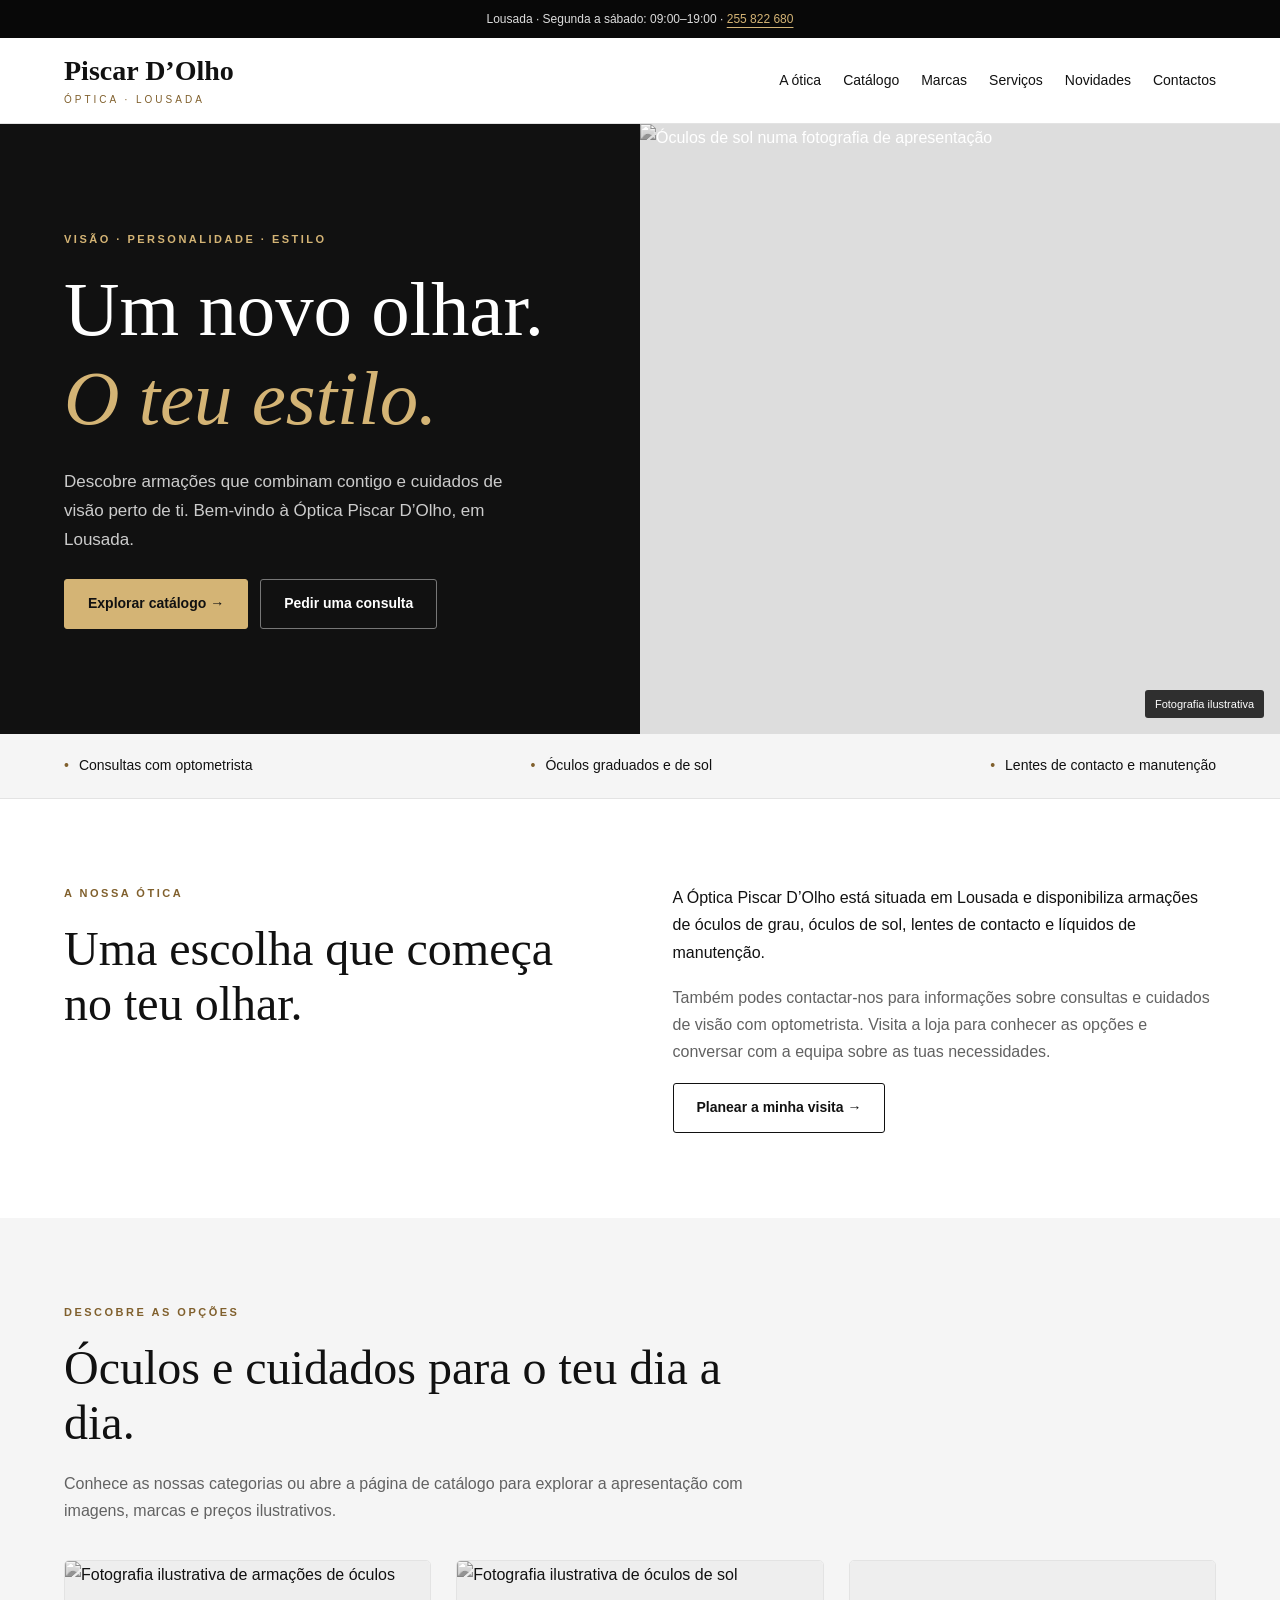
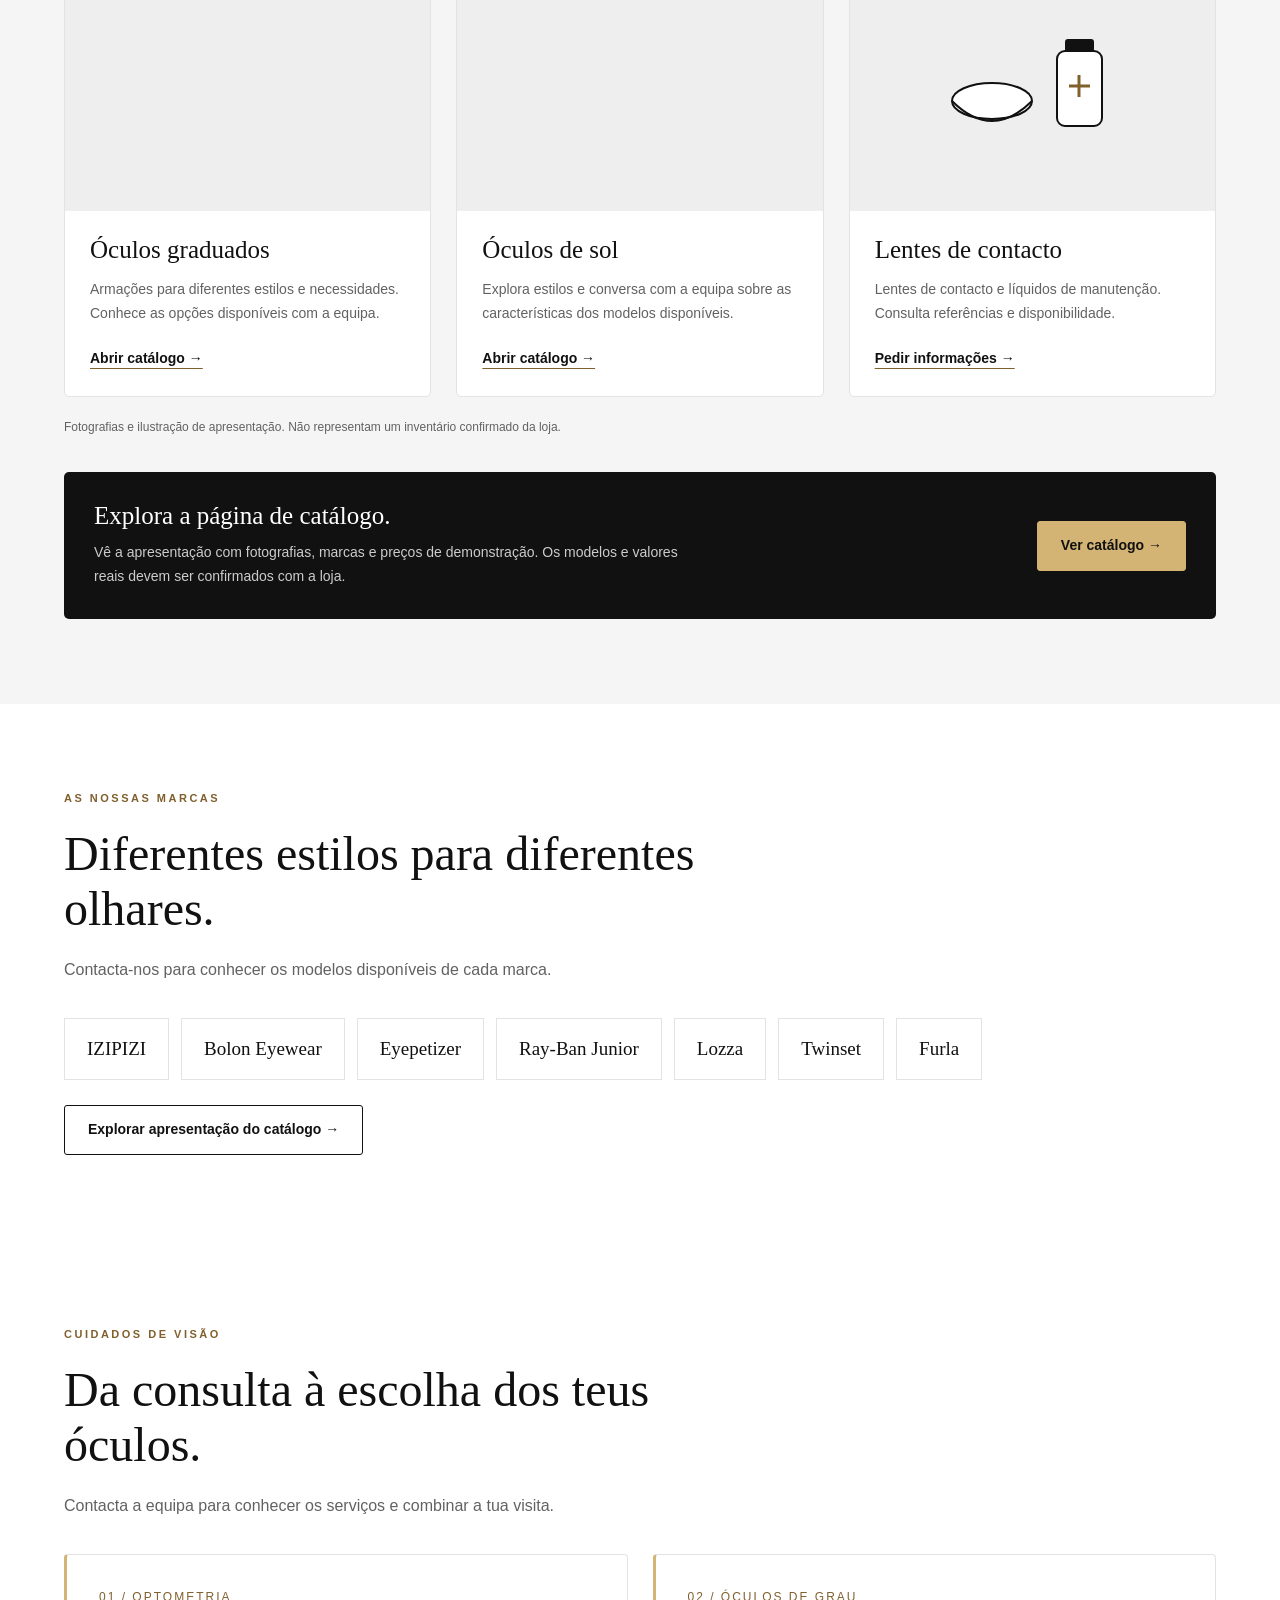
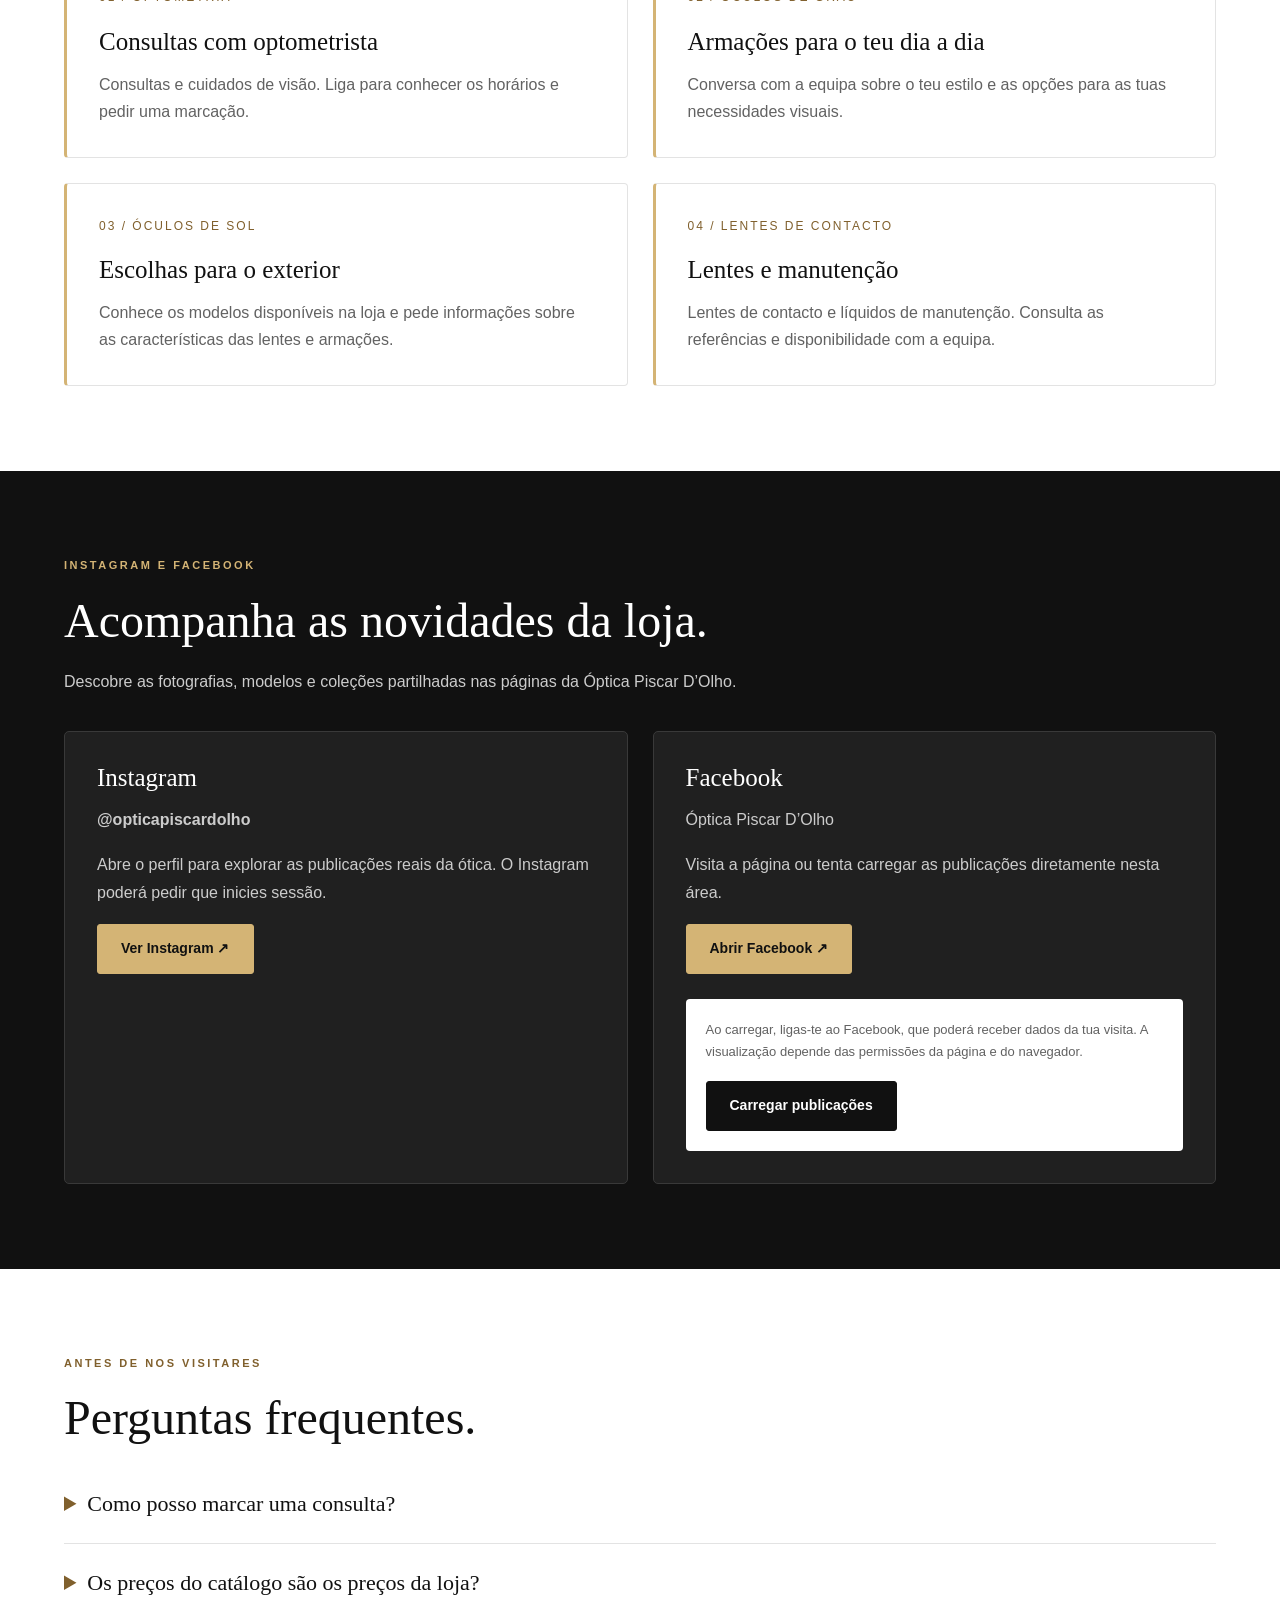
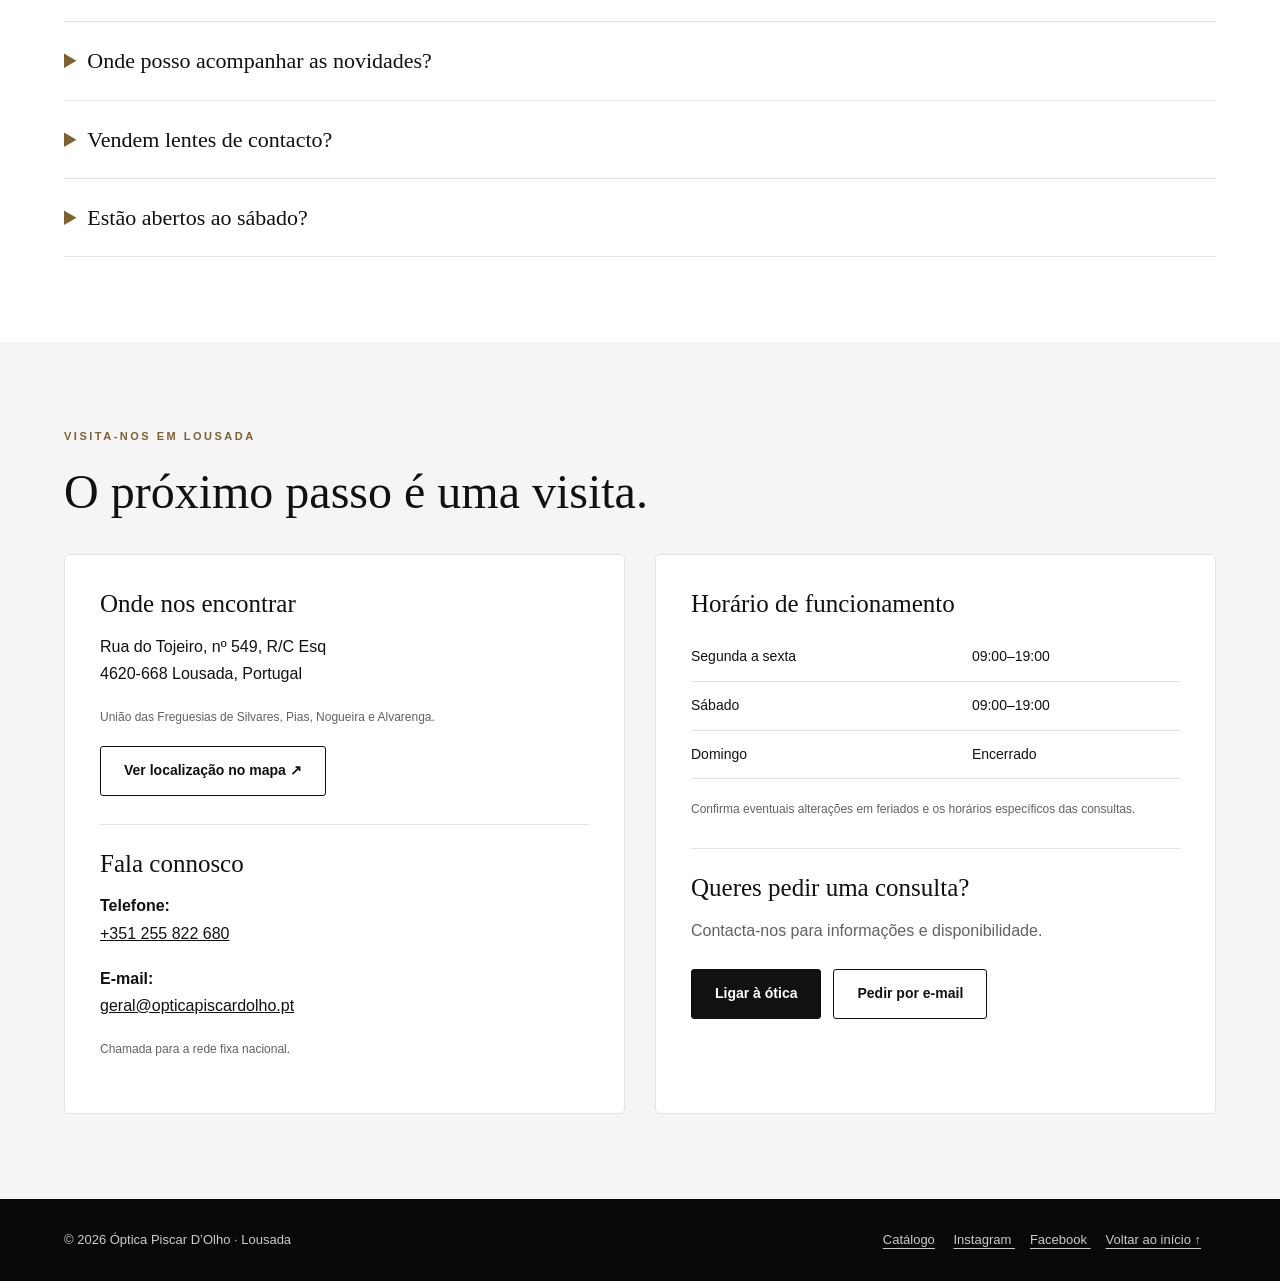
==== commit 85fc3d9c: "Update index.html" ====
--- a/index.html
+++ b/index.html
@@ -49,18 +49,13 @@
       color: inherit;
     }
 
-    button,
-    input {
+    button {
       font: inherit;
-    }
-
-    button {
       cursor: pointer;
     }
 
     a:focus-visible,
     button:focus-visible,
-    input:focus-visible,
     summary:focus-visible {
       outline: 3px solid var(--dourado-escuro);
       outline-offset: 4px;
@@ -139,6 +134,7 @@
 
     .botao:hover {
       background: #353535;
+      border-color: #353535;
     }
 
     .botao.dourado {
@@ -339,130 +335,87 @@
       gap: 65px;
     }
 
-    /* CATÁLOGO */
-
-    .catalogo {
+    /* APRESENTAÇÃO DO CATÁLOGO */
+
+    .colecao {
       background: var(--fundo);
     }
 
-    .controlos {
-      display: flex;
-      justify-content: space-between;
-      flex-wrap: wrap;
-      gap: 15px;
-      margin-bottom: 25px;
-    }
-
-    .filtros {
-      display: flex;
-      flex-wrap: wrap;
-      gap: 8px;
-    }
-
-    .filtro {
-      padding: 9px 16px;
-      border: 1px solid #c7c7c7;
-      border-radius: 30px;
-      background: var(--branco);
-      color: var(--preto);
-    }
-
-    .filtro:hover {
-      border-color: var(--dourado-escuro);
-    }
-
-    .filtro[aria-pressed="true"] {
-      border-color: var(--preto);
-      background: var(--preto);
-      color: var(--branco);
-    }
-
-    .pesquisa {
-      width: 280px;
-      max-width: 100%;
-      padding: 10px 14px;
-      border: 1px solid #c7c7c7;
-      border-radius: 4px;
-      background: var(--branco);
-      color: var(--preto);
-    }
-
-    .produtos {
+    .categorias {
       display: grid;
       grid-template-columns: repeat(3, minmax(0, 1fr));
       gap: 25px;
     }
 
-    .produto {
+    .categoria {
       overflow: hidden;
+      background: var(--branco);
       border: 1px solid var(--linha);
       border-radius: 5px;
-      background: var(--branco);
-      transition: transform 0.2s, box-shadow 0.2s;
-    }
-
-    .produto:hover {
-      transform: translateY(-4px);
-      box-shadow: 0 12px 28px #0000000d;
-    }
-
-    .produto img {
+    }
+
+    .categoria img {
       width: 100%;
-      height: 260px;
+      height: 250px;
       object-fit: cover;
       filter: grayscale(100%);
       background: #eeeeee;
     }
 
-    .ilustracao {
-      height: 260px;
-      display: grid;
-      place-items: center;
-      background: #eeeeee;
-    }
-
-    .produto-info {
+    .categoria-info {
       padding: 25px;
     }
 
-    .produto-info small {
-      display: block;
-      margin-bottom: 12px;
-      color: var(--cinza);
-      font-size: 10px;
-      letter-spacing: 1.5px;
-      text-transform: uppercase;
-    }
-
-    .produto-info p {
+    .categoria-info p {
       color: var(--cinza);
       font-size: 14px;
     }
 
-    .produto-info a {
+    .categoria-info a {
       font-size: 14px;
       font-weight: bold;
       text-decoration-color: var(--dourado-escuro);
       text-underline-offset: 5px;
     }
 
+    .ilustracao {
+      height: 250px;
+      display: grid;
+      place-items: center;
+      background: #eeeeee;
+    }
+
     .nota {
       margin-top: 20px;
       color: var(--cinza);
       font-size: 12px;
     }
 
-    #vazio {
-      padding: 20px;
-      background: var(--branco);
-      border: 1px solid var(--linha);
+    .catalogo-convite {
+      display: flex;
+      align-items: center;
+      justify-content: space-between;
+      flex-wrap: wrap;
+      gap: 25px;
+      margin-top: 35px;
+      padding: 30px;
+      background: var(--preto);
+      color: white;
+      border-radius: 5px;
+    }
+
+    .catalogo-convite h3 {
+      margin-bottom: 10px;
+    }
+
+    .catalogo-convite p {
+      margin: 0;
+      color: #cccccc;
+      max-width: 600px;
+      font-size: 14px;
     }
 
     /* MARCAS */
-
-    .marcas-area {
-      padding-top: 45px;
-    }
 
     .marcas {
       display: flex;
@@ -657,10 +610,6 @@
 
     .rodape a:hover {
       color: var(--dourado);
-    }
-
-    [hidden] {
-      display: none !important;
     }
 
     .sr-only {
@@ -704,7 +653,7 @@
         min-height: 530px;
       }
 
-      .produtos {
+      .categorias {
         grid-template-columns: repeat(2, minmax(0, 1fr));
       }
 
@@ -748,7 +697,7 @@
 
       .hero,
       .sobre-grid,
-      .produtos,
+      .categorias,
       .servicos-grid,
       .redes-grid,
       .contactos-grid {
@@ -772,16 +721,9 @@
         padding: 55px 0;
       }
 
-      .pesquisa {
-        width: 100%;
-      }
-
-      .produto img {
-        height: 280px;
-      }
-
       .rede,
-      .contacto {
+      .contacto,
+      .catalogo-convite {
         padding: 25px;
       }
     }
@@ -796,10 +738,6 @@
       *::after {
         transition: none !important;
         animation: none !important;
-      }
-
-      .produto:hover {
-        transform: none;
       }
     }
   </style>
@@ -827,7 +765,7 @@
 
       <nav id="navegacao" aria-label="Navegação principal">
         <a href="#sobre">A ótica</a>
-        <a href="#catalogo">Catálogo</a>
+        <a href="catalogo.html">Catálogo</a>
         <a href="#marcas">Marcas</a>
         <a href="#servicos">Serviços</a>
         <a href="#redes">Novidades</a>
@@ -849,7 +787,7 @@
         </p>
 
         <div class="acoes">
-          <a class="botao dourado" href="#catalogo">
+          <a class="botao dourado" href="catalogo.html">
             Explorar catálogo →
           </a>
 
@@ -905,101 +843,57 @@
       </div>
     </section>
 
-    <section class="catalogo" id="catalogo">
+    <section class="colecao" id="catalogo">
       <div class="container">
         <div class="introducao">
           <p class="etiqueta">Descobre as opções</p>
-          <h2>O nosso catálogo por categorias.</h2>
+          <h2>Óculos e cuidados para o teu dia a dia.</h2>
 
           <p class="cinza">
-            Explora os tipos de produtos da ótica. Para conhecer os
-            modelos publicados pela loja, visita o Instagram e o Facebook.
+            Conhece as nossas categorias ou abre a página de catálogo
+            para explorar a apresentação com imagens, marcas e preços
+            ilustrativos.
           </p>
         </div>
 
-        <div class="controlos">
-          <div class="filtros" role="group" aria-label="Filtrar catálogo">
-            <button class="filtro" type="button"
-                    data-filtro="todos" aria-pressed="true">
-              Todos
-            </button>
-
-            <button class="filtro" type="button"
-                    data-filtro="grau" aria-pressed="false">
-              Óculos de grau
-            </button>
-
-            <button class="filtro" type="button"
-                    data-filtro="sol" aria-pressed="false">
-              Óculos de sol
-            </button>
-
-            <button class="filtro" type="button"
-                    data-filtro="lentes" aria-pressed="false">
-              Lentes e cuidados
-            </button>
-          </div>
-
-          <label>
-            <span class="sr-only">Pesquisar categorias</span>
-            <input class="pesquisa" id="pesquisa" type="search"
-                   placeholder="Pesquisar no catálogo…">
-          </label>
-        </div>
-
-        <p class="sr-only" id="resultado"
-           role="status" aria-live="polite"></p>
-
-        <div class="produtos">
-          <article class="produto"
-                   data-categoria="grau"
-                   data-pesquisa="armações óculos grau graduados">
+        <div class="categorias">
+          <article class="categoria">
             <img
               src="https://images.unsplash.com/photo-1574258495973-f010dfbb5371?auto=format&amp;fit=crop&amp;w=800&amp;q=80"
-              alt="Exemplo ilustrativo de uma armação de óculos"
+              alt="Fotografia ilustrativa de armações de óculos"
               loading="lazy">
 
-            <div class="produto-info">
-              <small>Óculos de grau · imagem ilustrativa</small>
-              <h3>Armações graduadas</h3>
+            <div class="categoria-info">
+              <h3>Óculos graduados</h3>
 
               <p>
-                Conhece as armações disponíveis e encontra um estilo
-                para acompanhar o teu dia a dia.
+                Armações para diferentes estilos e necessidades.
+                Conhece as opções disponíveis com a equipa.
               </p>
 
-              <a href="mailto:geral@opticapiscardolho.pt?subject=Informações%20sobre%20óculos%20graduados">
-                Consultar opções e preços →
-              </a>
+              <a href="catalogo.html">Abrir catálogo →</a>
             </div>
           </article>
 
-          <article class="produto"
-                   data-categoria="sol"
-                   data-pesquisa="óculos sol estilo">
+          <article class="categoria">
             <img
               src="https://images.unsplash.com/photo-1508296695146-257a814070b4?auto=format&amp;fit=crop&amp;w=800&amp;q=80"
-              alt="Exemplo ilustrativo de óculos de sol"
+              alt="Fotografia ilustrativa de óculos de sol"
               loading="lazy">
 
-            <div class="produto-info">
-              <small>Óculos de sol · imagem ilustrativa</small>
-              <h3>Estilo ao sol</h3>
+            <div class="categoria-info">
+              <h3>Óculos de sol</h3>
 
               <p>
-                Experimenta os modelos na loja e pede informações
-                sobre as características de cada opção.
+                Explora estilos e conversa com a equipa sobre
+                as características dos modelos disponíveis.
               </p>
 
-              <a href="mailto:geral@opticapiscardolho.pt?subject=Informações%20sobre%20óculos%20de%20sol">
-                Consultar modelos →
-              </a>
+              <a href="catalogo.html">Abrir catálogo →</a>
             </div>
           </article>
 
-          <article class="produto"
-                   data-categoria="lentes"
-                   data-pesquisa="lentes contacto líquidos manutenção cuidados">
+          <article class="categoria">
             <div class="ilustracao">
               <svg width="190" height="130" viewBox="0 0 190 130"
                    role="img"
@@ -1021,13 +915,12 @@
               </svg>
             </div>
 
-            <div class="produto-info">
-              <small>Lentes e cuidados · ilustração</small>
+            <div class="categoria-info">
               <h3>Lentes de contacto</h3>
 
               <p>
                 Lentes de contacto e líquidos de manutenção.
-                Fala com a equipa para conhecer os produtos disponíveis.
+                Consulta referências e disponibilidade.
               </p>
 
               <a href="mailto:geral@opticapiscardolho.pt?subject=Informações%20sobre%20lentes%20de%20contacto">
@@ -1037,31 +930,52 @@
           </article>
         </div>
 
-        <p id="vazio" hidden>
-          Não encontrámos essa categoria. Pesquisa por “grau”, “sol” ou “lentes”.
+        <p class="nota">
+          Fotografias e ilustração de apresentação.
+          Não representam um inventário confirmado da loja.
         </p>
 
-        <p class="nota">
-          Fotografias ilustrativas, não retiradas das redes sociais da loja.
-          Este catálogo apresenta categorias, não modelos com stock confirmado.
-          Preços e disponibilidade sob consulta.
-        </p>
-
-        <div class="marcas-area" id="marcas">
-          <h3>Marcas disponíveis</h3>
+        <div class="catalogo-convite">
+          <div>
+            <h3>Explora a página de catálogo.</h3>
+            <p>
+              Vê a apresentação com fotografias, marcas e preços
+              de demonstração. Os modelos e valores reais devem
+              ser confirmados com a loja.
+            </p>
+          </div>
+
+          <a class="botao dourado" href="catalogo.html">
+            Ver catálogo →
+          </a>
+        </div>
+      </div>
+    </section>
+
+    <section id="marcas">
+      <div class="container">
+        <div class="introducao">
+          <p class="etiqueta">As nossas marcas</p>
+          <h2>Diferentes estilos para diferentes olhares.</h2>
           <p class="cinza">
-            Contacta-nos para conhecer os modelos de cada marca.
+            Contacta-nos para conhecer os modelos disponíveis de cada marca.
           </p>
-
-          <div class="marcas">
-            <span>IZIPIZI</span>
-            <span>Bolon Eyewear</span>
-            <span>Eyepetizer</span>
-            <span>Ray-Ban Junior</span>
-            <span>Lozza</span>
-            <span>Twinset</span>
-            <span>Furla</span>
-          </div>
+        </div>
+
+        <div class="marcas">
+          <span>IZIPIZI</span>
+          <span>Bolon Eyewear</span>
+          <span>Eyepetizer</span>
+          <span>Ray-Ban Junior</span>
+          <span>Lozza</span>
+          <span>Twinset</span>
+          <span>Furla</span>
+        </div>
+
+        <div class="acoes">
+          <a class="botao contorno" href="catalogo.html">
+            Explorar apresentação do catálogo →
+          </a>
         </div>
       </div>
     </section>
@@ -1121,6 +1035,7 @@
         <div class="introducao">
           <p class="etiqueta">Instagram e Facebook</p>
           <h2>Acompanha as novidades da loja.</h2>
+
           <p class="cinza">
             Descobre as fotografias, modelos e coleções partilhadas
             nas páginas da Óptica Piscar D’Olho.
@@ -1194,11 +1109,31 @@
         </details>
 
         <details>
-          <summary>Como posso saber o preço de um modelo?</summary>
+          <summary>Os preços do catálogo são os preços da loja?</summary>
           <p>
-            Contacta a loja e indica a marca, o modelo ou a publicação
-            que viste no Instagram ou Facebook. A equipa poderá
-            informar-te sobre preço e disponibilidade.
+            Nesta versão, o
+            <a href="catalogo.html">catálogo</a>
+            é meramente ilustrativo: as fotografias não correspondem
+            a modelos das marcas indicadas e os preços são fictícios.
+            Contacta a loja para conhecer os modelos, preços
+            e disponibilidade reais.
+          </p>
+        </details>
+
+        <details>
+          <summary>Onde posso acompanhar as novidades?</summary>
+          <p>
+            Visita o
+            <a href="https://www.instagram.com/opticapiscardolho/"
+               target="_blank" rel="noopener noreferrer">
+              Instagram
+            </a>
+            e o
+            <a href="https://www.facebook.com/piscardolho/"
+               target="_blank" rel="noopener noreferrer">
+              Facebook
+            </a>
+            da ótica para conhecer as publicações partilhadas pela loja.
           </p>
         </details>
 
@@ -1323,6 +1258,8 @@
       </span>
 
       <div>
+        <a href="catalogo.html">Catálogo</a>
+
         <a href="https://www.instagram.com/opticapiscardolho/"
            target="_blank" rel="noopener noreferrer">
           Instagram
@@ -1341,7 +1278,8 @@
   <script>
     "use strict";
 
-    document.getElementById("ano").textContent = new Date().getFullYear();
+    document.getElementById("ano").textContent =
+      new Date().getFullYear();
 
     // Menu para telemóveis.
     const menu = document.getElementById("menu");
@@ -1353,77 +1291,28 @@
     }
 
     menu.addEventListener("click", () => {
-      const aberto = menu.getAttribute("aria-expanded") !== "true";
+      const aberto =
+        menu.getAttribute("aria-expanded") !== "true";
+
       menu.setAttribute("aria-expanded", String(aberto));
       navegacao.classList.toggle("aberto", aberto);
     });
 
     navegacao.addEventListener("click", (evento) => {
-      if (evento.target.closest("a")) fecharMenu();
+      if (evento.target.closest("a")) {
+        fecharMenu();
+      }
     });
 
     document.addEventListener("keydown", (evento) => {
-      if (evento.key === "Escape" &&
-          menu.getAttribute("aria-expanded") === "true") {
+      if (
+        evento.key === "Escape" &&
+        menu.getAttribute("aria-expanded") === "true"
+      ) {
         fecharMenu();
         menu.focus();
       }
     });
-
-    // Pesquisa e filtros.
-    const filtros = [...document.querySelectorAll(".filtro")];
-    const produtos = [...document.querySelectorAll(".produto")];
-    const pesquisa = document.getElementById("pesquisa");
-    let categoria = "todos";
-
-    function normalizar(texto) {
-      return texto
-        .normalize("NFD")
-        .replace(/[\u0300-\u036f]/g, "")
-        .toLowerCase();
-    }
-
-    function atualizarCatalogo() {
-      const termo = normalizar(pesquisa.value.trim());
-      let encontrados = 0;
-
-      produtos.forEach((produto) => {
-        const correspondeCategoria =
-          categoria === "todos" ||
-          produto.dataset.categoria === categoria;
-
-        const correspondePesquisa =
-          normalizar(produto.dataset.pesquisa).includes(termo);
-
-        const visivel = correspondeCategoria && correspondePesquisa;
-
-        produto.hidden = !visivel;
-        if (visivel) encontrados++;
-      });
-
-      document.getElementById("vazio").hidden = encontrados !== 0;
-
-      document.getElementById("resultado").textContent =
-        encontrados + " categorias encontradas.";
-    }
-
-    filtros.forEach((botao) => {
-      botao.addEventListener("click", () => {
-        categoria = botao.dataset.filtro;
-
-        filtros.forEach((filtro) => {
-          filtro.setAttribute(
-            "aria-pressed",
-            String(filtro === botao)
-          );
-        });
-
-        atualizarCatalogo();
-      });
-    });
-
-    pesquisa.addEventListener("input", atualizarCatalogo);
-    atualizarCatalogo();
 
     // Facebook: carrega apenas após um clique.
     document.getElementById("carregar-facebook")
@@ -1431,11 +1320,14 @@
         const area = document.getElementById("facebook-area");
         const iframe = document.createElement("iframe");
 
-        iframe.title = "Publicações da Óptica Piscar D’Olho no Facebook";
+        iframe.title =
+          "Publicações da Óptica Piscar D’Olho no Facebook";
 
         iframe.src =
           "https://www.facebook.com/plugins/page.php?href=" +
-          encodeURIComponent("https://www.facebook.com/piscardolho/") +
+          encodeURIComponent(
+            "https://www.facebook.com/piscardolho/"
+          ) +
           "&tabs=timeline&width=320&height=500" +
           "&small_header=false&adapt_container_width=true" +
           "&hide_cover=false&show_facepile=false";
@@ -1443,7 +1335,8 @@
         iframe.width = "320";
         iframe.height = "500";
         iframe.loading = "lazy";
-        iframe.referrerPolicy = "strict-origin-when-cross-origin";
+        iframe.referrerPolicy =
+          "strict-origin-when-cross-origin";
 
         const aviso = document.createElement("p");
         aviso.className = "nota";
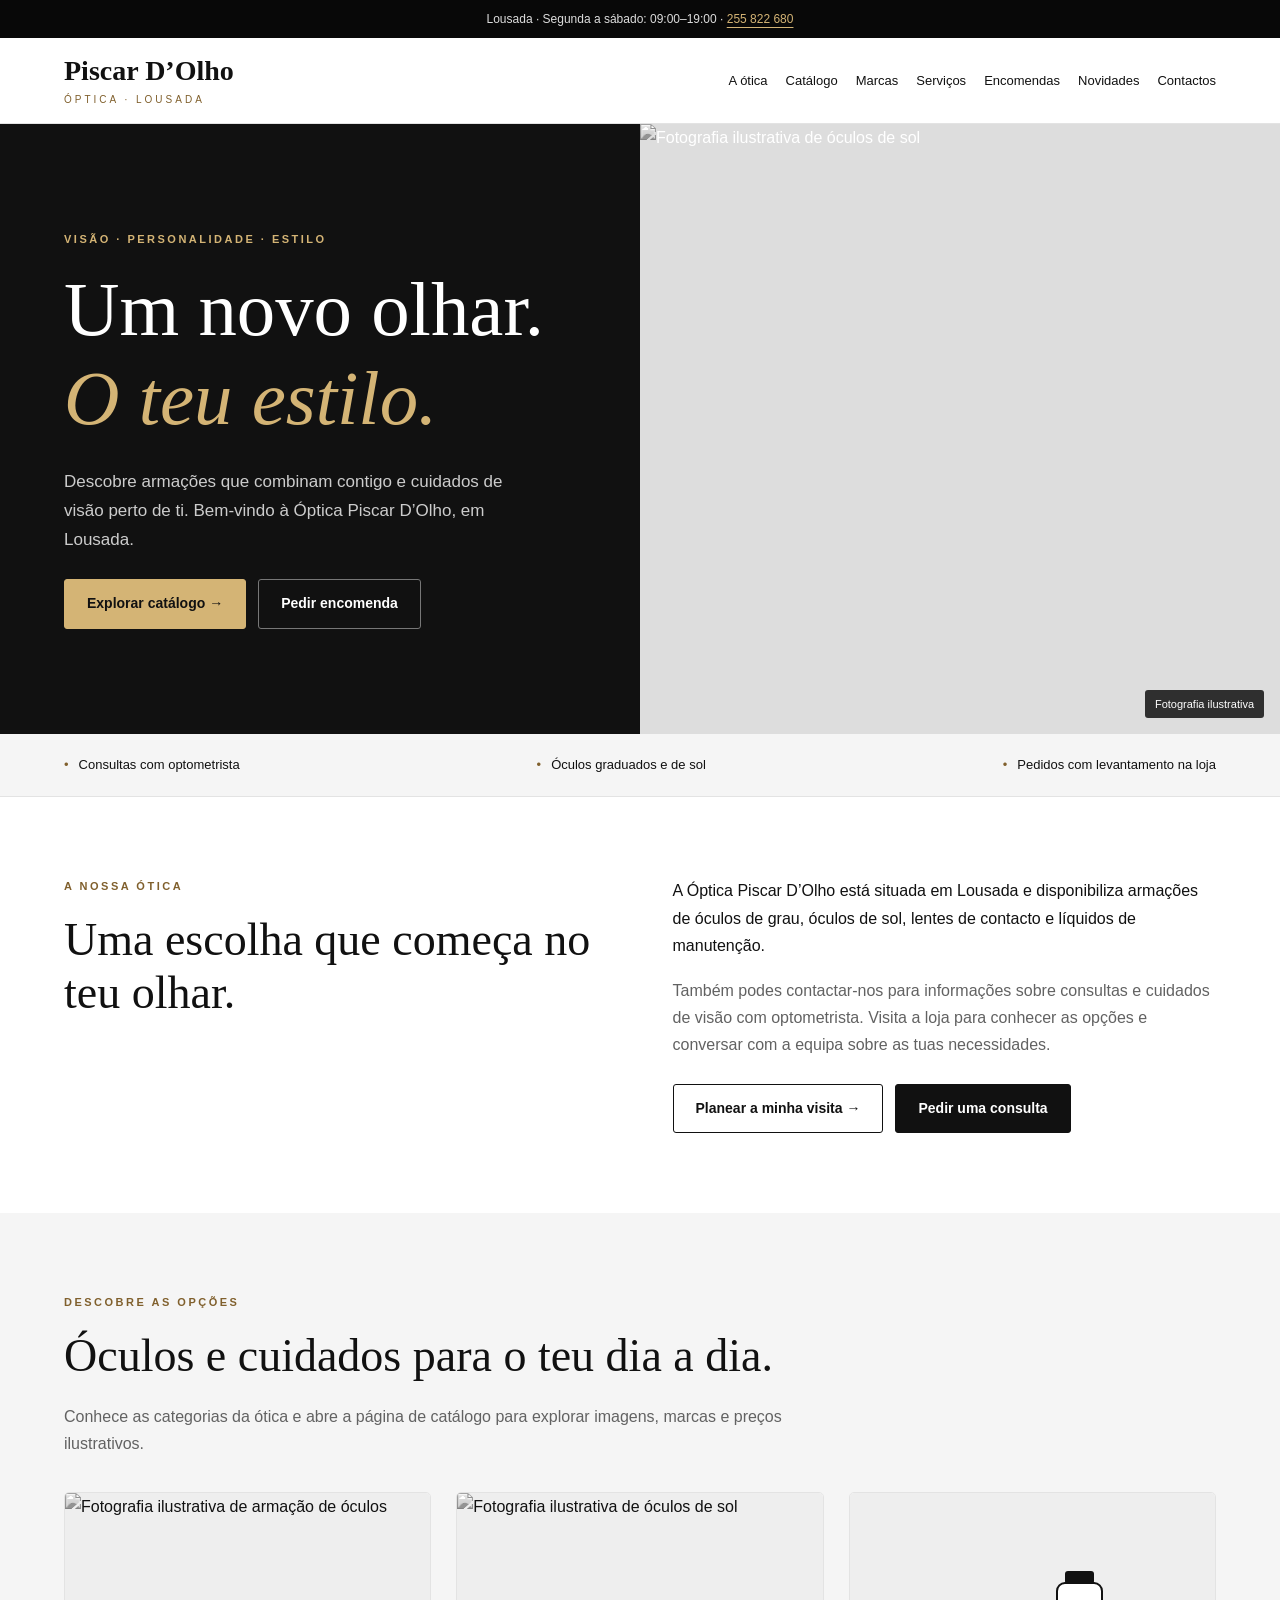
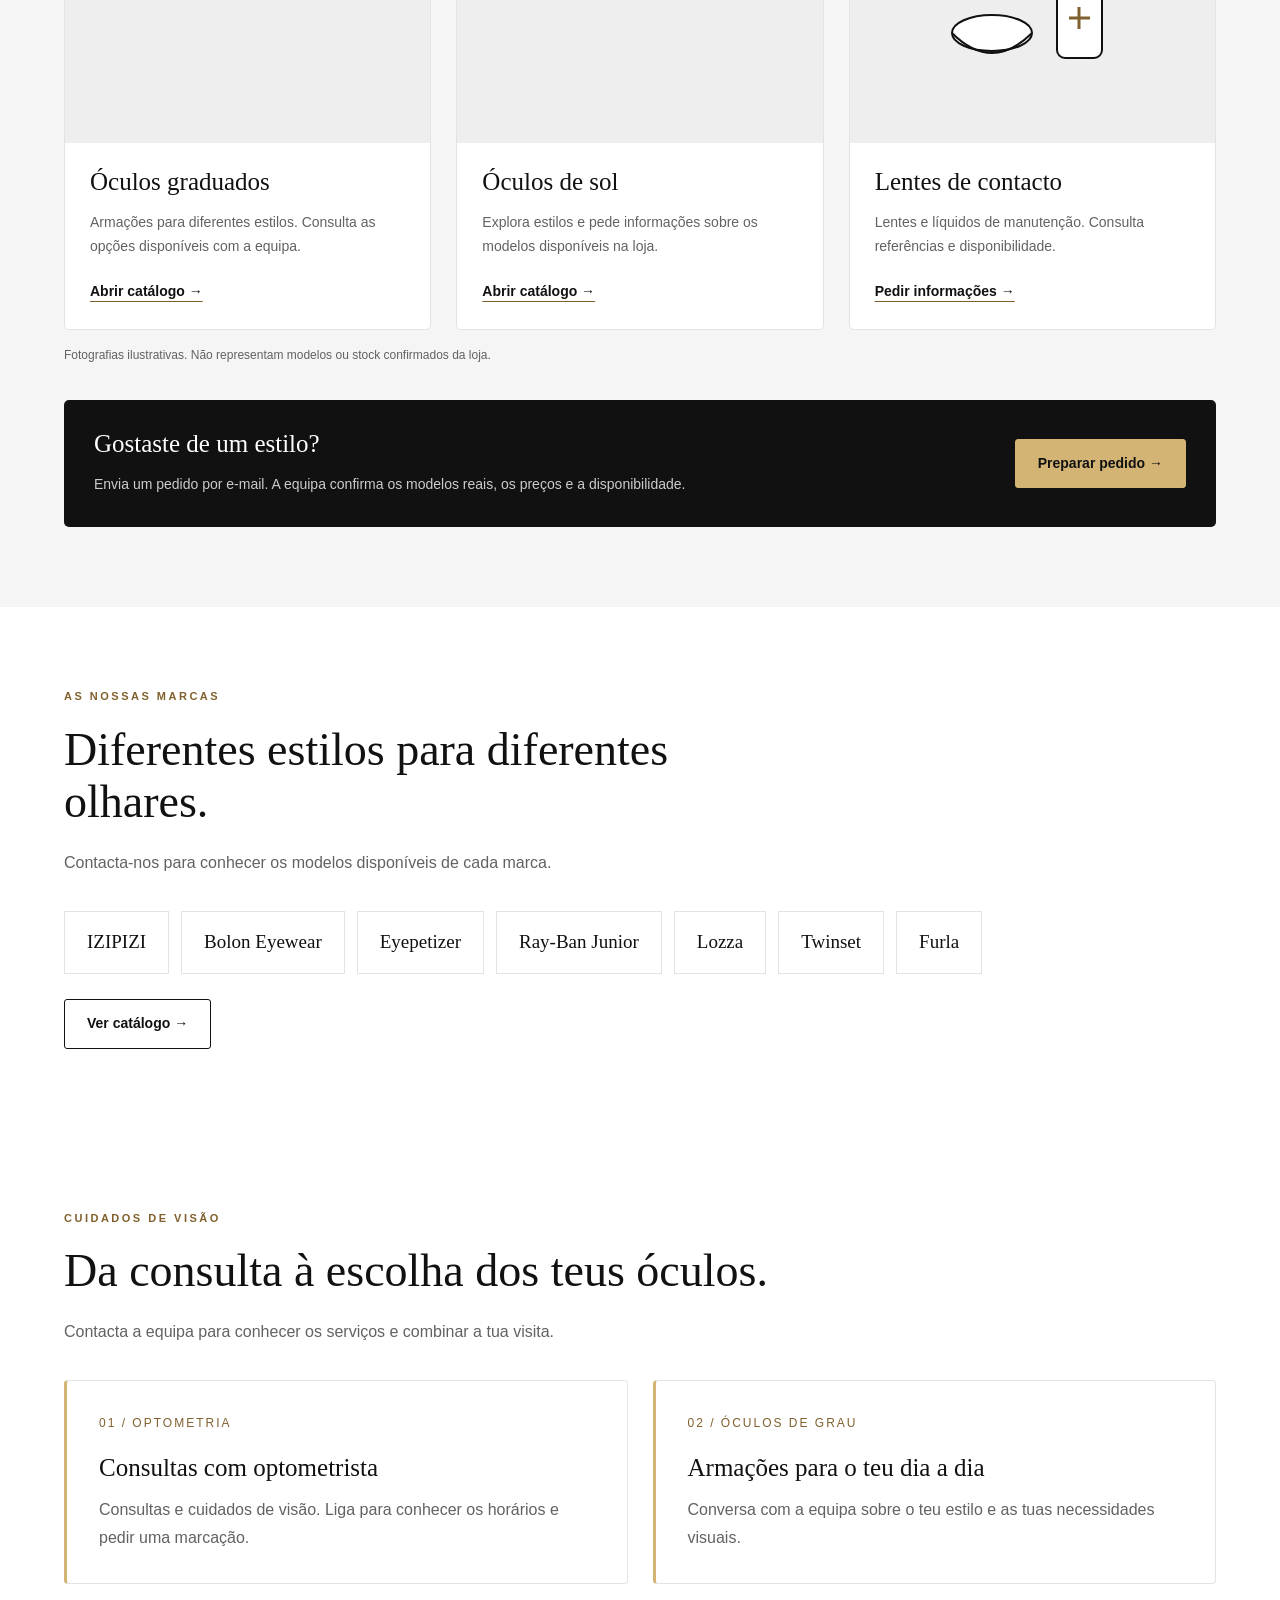
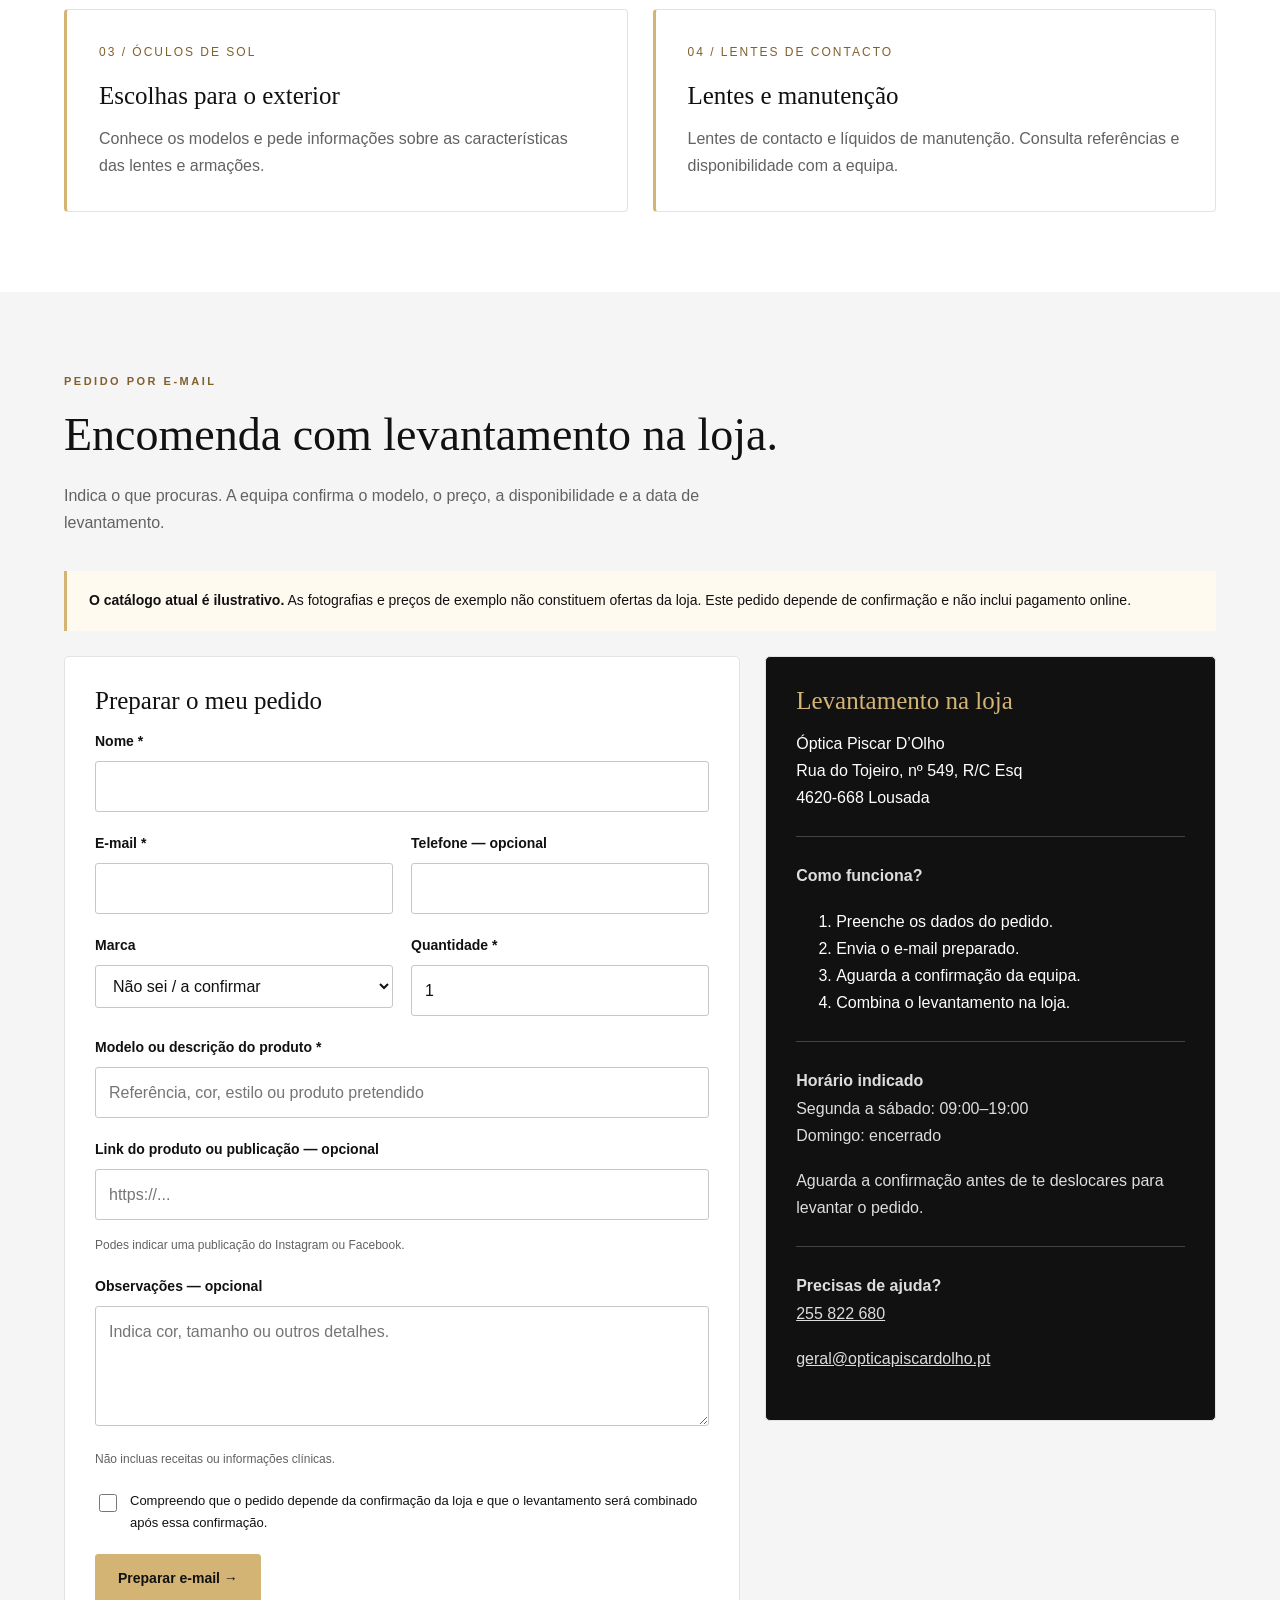
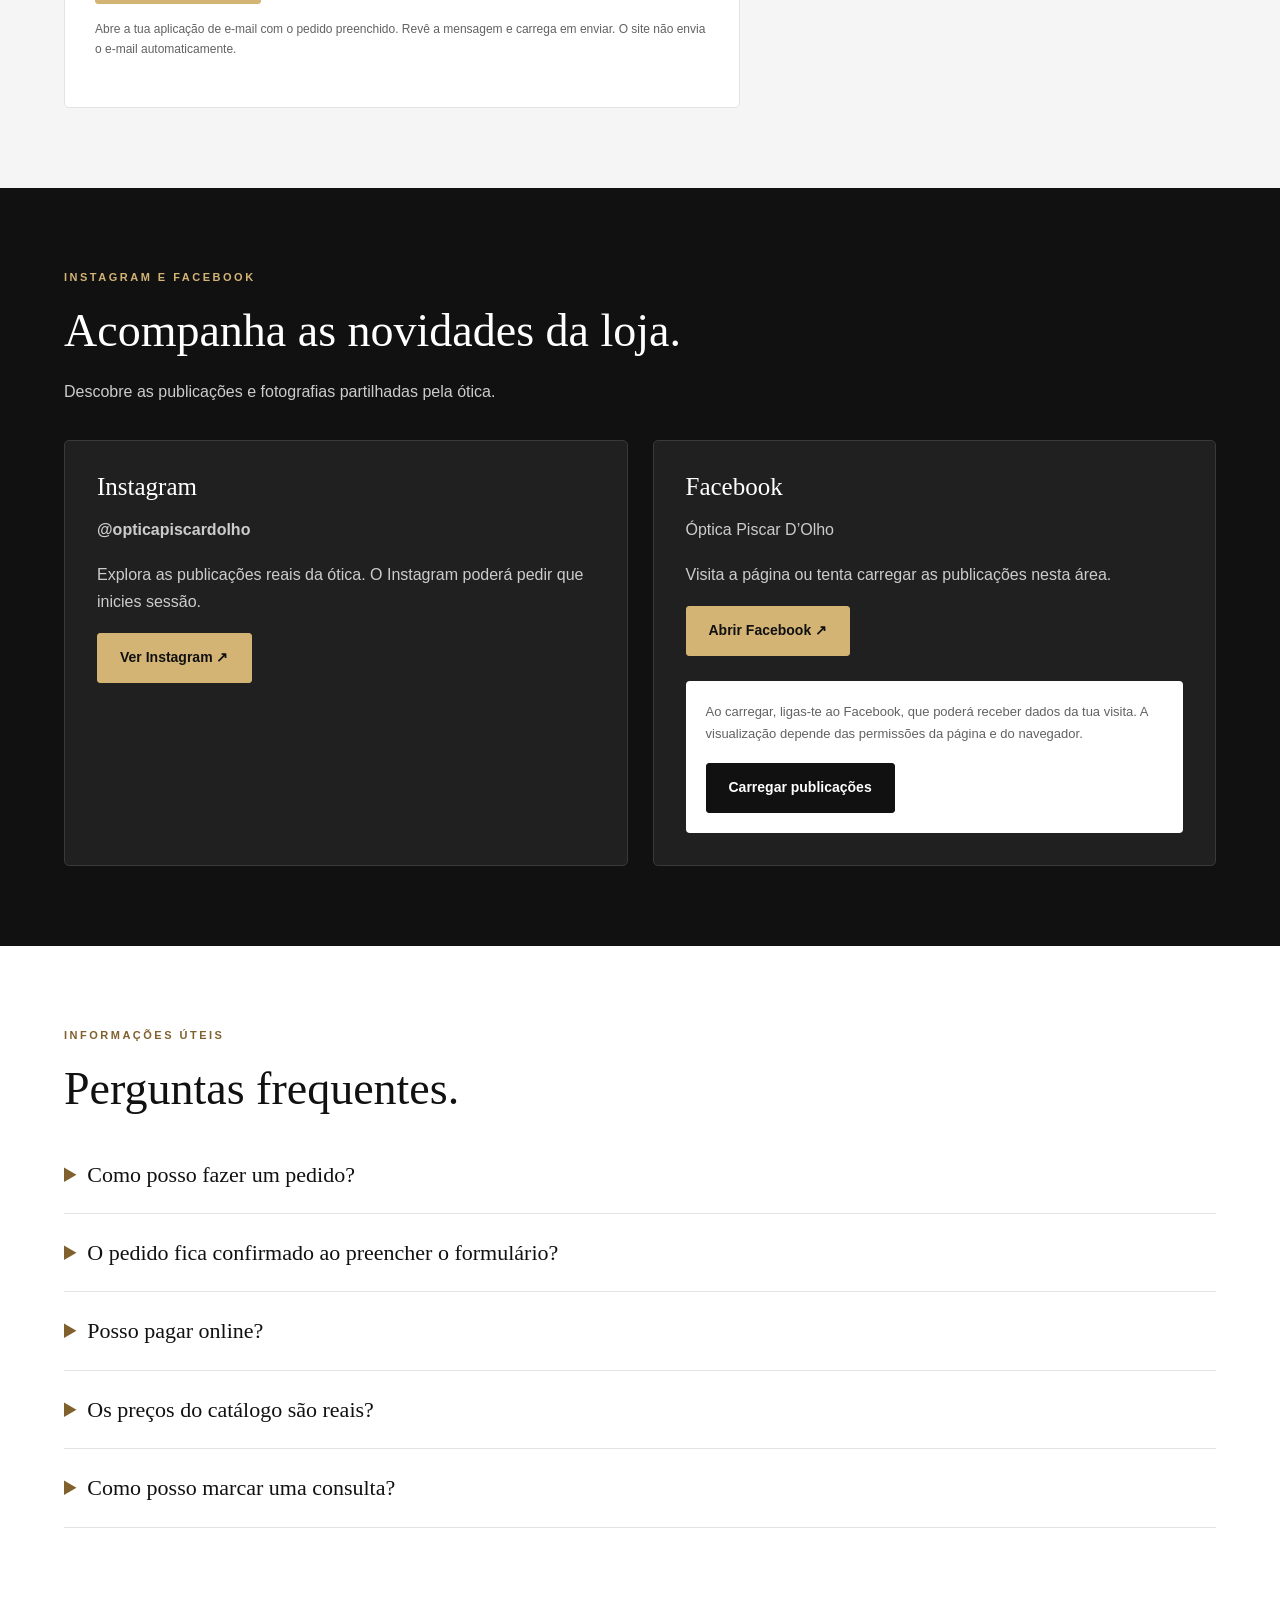
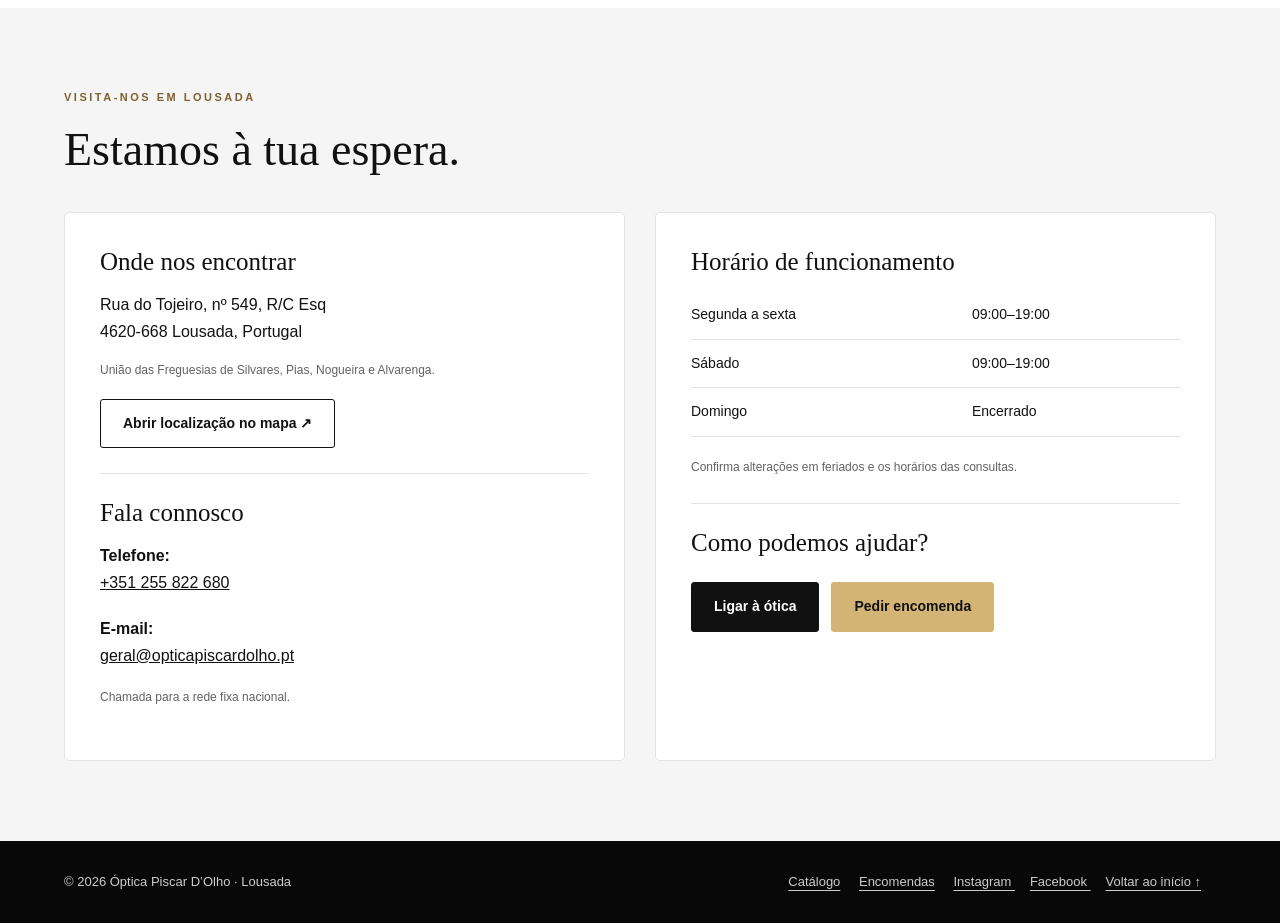
==== commit ca1605be: "Update print statement from 'Hello' to 'Goodbye'" ====
--- a/index.html
+++ b/index.html
@@ -7,7 +7,7 @@
   <title>Óptica Piscar D’Olho | Lousada</title>
 
   <meta name="description"
-        content="Óptica Piscar D’Olho em Lousada. Óculos graduados, óculos de sol, lentes de contacto e consultas com optometrista.">
+        content="Óptica Piscar D’Olho em Lousada. Óculos graduados, óculos de sol, lentes de contacto, consultas e pedidos por e-mail com levantamento na loja.">
 
   <meta name="theme-color" content="#111111">
 
@@ -29,7 +29,7 @@
 
     html {
       scroll-behavior: smooth;
-      scroll-padding-top: 100px;
+      scroll-padding-top: 110px;
     }
 
     body {
@@ -49,13 +49,22 @@
       color: inherit;
     }
 
+    button,
+    input,
+    select,
+    textarea {
+      font: inherit;
+    }
+
     button {
-      font: inherit;
       cursor: pointer;
     }
 
     a:focus-visible,
     button:focus-visible,
+    input:focus-visible,
+    select:focus-visible,
+    textarea:focus-visible,
     summary:focus-visible {
       outline: 3px solid var(--dourado-escuro);
       outline-offset: 4px;
@@ -80,7 +89,7 @@
     }
 
     h2 {
-      font-size: clamp(32px, 4vw, 48px);
+      font-size: clamp(32px, 4vw, 46px);
       margin: 0 0 20px;
     }
 
@@ -94,7 +103,7 @@
     }
 
     section {
-      padding: 85px 0;
+      padding: 80px 0;
     }
 
     .etiqueta {
@@ -110,8 +119,21 @@
     }
 
     .introducao {
-      max-width: 720px;
+      max-width: 740px;
       margin-bottom: 35px;
+    }
+
+    .nota {
+      margin-top: 15px;
+      color: var(--cinza);
+      font-size: 12px;
+    }
+
+    .acoes {
+      display: flex;
+      flex-wrap: wrap;
+      gap: 12px;
+      margin-top: 25px;
     }
 
     /* BOTÕES */
@@ -121,7 +143,7 @@
       align-items: center;
       justify-content: center;
       min-height: 46px;
-      padding: 12px 23px;
+      padding: 12px 22px;
       border: 1px solid var(--preto);
       border-radius: 3px;
       background: var(--preto);
@@ -170,13 +192,6 @@
       color: var(--preto);
     }
 
-    .acoes {
-      display: flex;
-      flex-wrap: wrap;
-      gap: 12px;
-      margin-top: 25px;
-    }
-
     /* CABEÇALHO */
 
     .topo {
@@ -210,6 +225,7 @@
 
     .logo {
       text-decoration: none;
+      flex-shrink: 0;
     }
 
     .logo strong {
@@ -230,12 +246,12 @@
     nav {
       display: flex;
       align-items: center;
-      gap: 22px;
+      gap: 18px;
     }
 
     nav a {
       text-decoration: none;
-      font-size: 14px;
+      font-size: 13px;
     }
 
     nav a:hover {
@@ -253,7 +269,7 @@
       color: var(--preto);
     }
 
-    /* APRESENTAÇÃO */
+    /* HERO */
 
     .hero {
       display: grid;
@@ -263,7 +279,7 @@
     }
 
     .hero-texto {
-      padding: 80px 10%;
+      padding: 75px 10%;
       align-self: center;
     }
 
@@ -318,7 +334,7 @@
       flex-wrap: wrap;
       justify-content: space-between;
       gap: 15px;
-      font-size: 14px;
+      font-size: 13px;
     }
 
     .faixa span::before {
@@ -335,7 +351,7 @@
       gap: 65px;
     }
 
-    /* APRESENTAÇÃO DO CATÁLOGO */
+    /* CATÁLOGO */
 
     .colecao {
       background: var(--fundo);
@@ -385,13 +401,7 @@
       background: #eeeeee;
     }
 
-    .nota {
-      margin-top: 20px;
-      color: var(--cinza);
-      font-size: 12px;
-    }
-
-    .catalogo-convite {
+    .convite {
       display: flex;
       align-items: center;
       justify-content: space-between;
@@ -404,11 +414,7 @@
       border-radius: 5px;
     }
 
-    .catalogo-convite h3 {
-      margin-bottom: 10px;
-    }
-
-    .catalogo-convite p {
+    .convite p {
       margin: 0;
       color: #cccccc;
       max-width: 600px;
@@ -461,7 +467,122 @@
       color: var(--cinza);
     }
 
-    /* REDES SOCIAIS */
+    /* ENCOMENDAS */
+
+    .encomendas {
+      background: var(--fundo);
+    }
+
+    .aviso {
+      padding: 18px 22px;
+      margin-bottom: 25px;
+      background: #fffaf0;
+      border-left: 3px solid var(--dourado);
+      font-size: 14px;
+    }
+
+    .encomendas-grid {
+      display: grid;
+      grid-template-columns: 1.5fr 1fr;
+      gap: 25px;
+      align-items: start;
+    }
+
+    .caixa {
+      padding: 30px;
+      background: white;
+      border: 1px solid var(--linha);
+      border-radius: 5px;
+    }
+
+    .campo {
+      margin-bottom: 20px;
+    }
+
+    label {
+      display: block;
+      margin-bottom: 7px;
+      font-size: 14px;
+      font-weight: bold;
+    }
+
+    input,
+    select,
+    textarea {
+      width: 100%;
+      padding: 11px 13px;
+      border: 1px solid #c7c7c7;
+      border-radius: 3px;
+      background: white;
+      color: var(--preto);
+    }
+
+    textarea {
+      min-height: 120px;
+      resize: vertical;
+    }
+
+    .duas-colunas {
+      display: grid;
+      grid-template-columns: 1fr 1fr;
+      gap: 18px;
+    }
+
+    .confirmacao {
+      display: flex;
+      align-items: flex-start;
+      gap: 10px;
+      margin: 20px 0;
+    }
+
+    .confirmacao input {
+      width: 18px;
+      height: 18px;
+      margin-top: 4px;
+      flex-shrink: 0;
+    }
+
+    .confirmacao label {
+      margin: 0;
+      font-weight: normal;
+      font-size: 13px;
+    }
+
+    .levantamento {
+      background: var(--preto);
+      color: white;
+    }
+
+    .levantamento h3 {
+      color: var(--dourado);
+    }
+
+    .levantamento p {
+      color: #dddddd;
+    }
+
+    .levantamento .separador {
+      border-color: #444444;
+    }
+
+    #alternativa {
+      margin-top: 25px;
+      padding-top: 25px;
+      border-top: 1px solid var(--linha);
+    }
+
+    #texto-email {
+      min-height: 280px;
+      font-size: 13px;
+    }
+
+    #estado-pedido {
+      margin-top: 15px;
+      font-size: 13px;
+      color: var(--cinza);
+    }
+
+    /* REDES */
 
     .redes {
       background: var(--preto);
@@ -511,7 +632,7 @@
       max-width: 100%;
       margin: auto;
       border: 0;
-      background: var(--branco);
+      background: white;
     }
 
     /* PERGUNTAS */
@@ -552,10 +673,11 @@
       padding: 35px;
       border: 1px solid var(--linha);
       border-radius: 5px;
-      background: var(--branco);
-    }
-
-    .contacto a {
+      background: white;
+    }
+
+    .contacto a,
+    .levantamento a {
       overflow-wrap: anywhere;
     }
 
@@ -582,7 +704,7 @@
     }
 
     .separador {
-      margin-top: 28px;
+      margin-top: 25px;
       padding-top: 25px;
       border-top: 1px solid var(--linha);
     }
@@ -610,6 +732,10 @@
 
     .rodape a:hover {
       color: var(--dourado);
+    }
+
+    [hidden] {
+      display: none !important;
     }
 
     .sr-only {
@@ -638,40 +764,11 @@
       top: 10px;
     }
 
-    /* TABLETS */
-
-    @media (max-width: 950px) {
-      nav {
-        gap: 14px;
-      }
-
-      .hero-texto {
-        padding: 55px 8%;
-      }
-
-      .hero-imagem {
-        min-height: 530px;
-      }
-
-      .categorias {
-        grid-template-columns: repeat(2, minmax(0, 1fr));
-      }
-
-      .sobre-grid {
-        gap: 30px;
-      }
-    }
-
-    /* TELEMÓVEIS */
-
-    @media (max-width: 700px) {
+    /* TELEMÓVEIS E TABLETS */
+
+    @media (max-width: 1050px) {
       .cabecalho {
-        min-height: 75px;
         flex-wrap: wrap;
-      }
-
-      .logo strong {
-        font-size: 24px;
       }
 
       .menu {
@@ -694,14 +791,44 @@
       nav a {
         padding: 9px 0;
       }
+    }
+
+    @media (max-width: 850px) {
+      .sobre-grid,
+      .encomendas-grid {
+        grid-template-columns: 1fr;
+        gap: 30px;
+      }
+
+      .hero-texto {
+        padding: 55px 8%;
+      }
+
+      .categorias {
+        grid-template-columns: repeat(2, minmax(0, 1fr));
+      }
+    }
+
+    @media (max-width: 650px) {
+      .cabecalho {
+        min-height: 75px;
+      }
+
+      .logo strong {
+        font-size: 24px;
+      }
 
       .hero,
-      .sobre-grid,
       .categorias,
       .servicos-grid,
       .redes-grid,
-      .contactos-grid {
+      .contactos-grid,
+      .duas-colunas {
         grid-template-columns: 1fr;
+      }
+
+      .duas-colunas {
+        gap: 0;
       }
 
       .hero-texto {
@@ -721,9 +848,10 @@
         padding: 55px 0;
       }
 
+      .caixa,
       .rede,
       .contacto,
-      .catalogo-convite {
+      .convite {
         padding: 25px;
       }
     }
@@ -753,7 +881,7 @@
 
   <header>
     <div class="container cabecalho">
-      <a class="logo" href="#inicio" aria-label="Piscar D’Olho, início">
+      <a class="logo" href="#inicio">
         <strong>Piscar D’Olho</strong>
         <small>ÓPTICA · LOUSADA</small>
       </a>
@@ -768,6 +896,7 @@
         <a href="catalogo.html">Catálogo</a>
         <a href="#marcas">Marcas</a>
         <a href="#servicos">Serviços</a>
+        <a href="#encomendas">Encomendas</a>
         <a href="#redes">Novidades</a>
         <a href="#contactos">Contactos</a>
       </nav>
@@ -791,8 +920,8 @@
             Explorar catálogo →
           </a>
 
-          <a class="botao claro" href="tel:+351255822680">
-            Pedir uma consulta
+          <a class="botao claro" href="#encomendas">
+            Pedir encomenda
           </a>
         </div>
       </div>
@@ -800,7 +929,7 @@
       <div class="hero-imagem">
         <img
           src="https://images.unsplash.com/photo-1511499767150-a48a237f0083?auto=format&amp;fit=crop&amp;w=1400&amp;q=85"
-          alt="Óculos de sol numa fotografia de apresentação"
+          alt="Fotografia ilustrativa de óculos de sol"
           fetchpriority="high">
 
         <span class="legenda">Fotografia ilustrativa</span>
@@ -811,7 +940,7 @@
       <div class="container">
         <span>Consultas com optometrista</span>
         <span>Óculos graduados e de sol</span>
-        <span>Lentes de contacto e manutenção</span>
+        <span>Pedidos com levantamento na loja</span>
       </div>
     </div>
 
@@ -836,9 +965,15 @@
             necessidades.
           </p>
 
-          <a class="botao contorno" href="#contactos">
-            Planear a minha visita →
-          </a>
+          <div class="acoes">
+            <a class="botao contorno" href="#contactos">
+              Planear a minha visita →
+            </a>
+
+            <a class="botao" href="tel:+351255822680">
+              Pedir uma consulta
+            </a>
+          </div>
         </div>
       </div>
     </section>
@@ -850,9 +985,8 @@
           <h2>Óculos e cuidados para o teu dia a dia.</h2>
 
           <p class="cinza">
-            Conhece as nossas categorias ou abre a página de catálogo
-            para explorar a apresentação com imagens, marcas e preços
-            ilustrativos.
+            Conhece as categorias da ótica e abre a página de catálogo
+            para explorar imagens, marcas e preços ilustrativos.
           </p>
         </div>
 
@@ -860,17 +994,15 @@
           <article class="categoria">
             <img
               src="https://images.unsplash.com/photo-1574258495973-f010dfbb5371?auto=format&amp;fit=crop&amp;w=800&amp;q=80"
-              alt="Fotografia ilustrativa de armações de óculos"
+              alt="Fotografia ilustrativa de armação de óculos"
               loading="lazy">
 
             <div class="categoria-info">
               <h3>Óculos graduados</h3>
-
               <p>
-                Armações para diferentes estilos e necessidades.
-                Conhece as opções disponíveis com a equipa.
+                Armações para diferentes estilos.
+                Consulta as opções disponíveis com a equipa.
               </p>
-
               <a href="catalogo.html">Abrir catálogo →</a>
             </div>
           </article>
@@ -883,12 +1015,10 @@
 
             <div class="categoria-info">
               <h3>Óculos de sol</h3>
-
               <p>
-                Explora estilos e conversa com a equipa sobre
-                as características dos modelos disponíveis.
+                Explora estilos e pede informações
+                sobre os modelos disponíveis na loja.
               </p>
-
               <a href="catalogo.html">Abrir catálogo →</a>
             </div>
           </article>
@@ -900,16 +1030,12 @@
                    aria-label="Ilustração de lente e líquido de manutenção">
                 <ellipse cx="55" cy="80" rx="40" ry="18"
                          fill="#ffffff" stroke="#111111" stroke-width="2"/>
-
                 <path d="M15 80 Q55 120 95 80"
                       fill="none" stroke="#111111" stroke-width="2"/>
-
                 <rect x="120" y="30" width="45" height="75" rx="8"
                       fill="#ffffff" stroke="#111111" stroke-width="2"/>
-
                 <rect x="128" y="18" width="29" height="13" rx="3"
                       fill="#111111"/>
-
                 <path d="M132 65 H153 M142 54 V76"
                       stroke="#80602d" stroke-width="3"/>
               </svg>
@@ -917,36 +1043,31 @@
 
             <div class="categoria-info">
               <h3>Lentes de contacto</h3>
-
               <p>
-                Lentes de contacto e líquidos de manutenção.
+                Lentes e líquidos de manutenção.
                 Consulta referências e disponibilidade.
               </p>
-
-              <a href="mailto:geral@opticapiscardolho.pt?subject=Informações%20sobre%20lentes%20de%20contacto">
-                Pedir informações →
-              </a>
+              <a href="#encomendas">Pedir informações →</a>
             </div>
           </article>
         </div>
 
         <p class="nota">
-          Fotografias e ilustração de apresentação.
-          Não representam um inventário confirmado da loja.
+          Fotografias ilustrativas. Não representam
+          modelos ou stock confirmados da loja.
         </p>
 
-        <div class="catalogo-convite">
+        <div class="convite">
           <div>
-            <h3>Explora a página de catálogo.</h3>
+            <h3>Gostaste de um estilo?</h3>
             <p>
-              Vê a apresentação com fotografias, marcas e preços
-              de demonstração. Os modelos e valores reais devem
-              ser confirmados com a loja.
+              Envia um pedido por e-mail. A equipa confirma
+              os modelos reais, os preços e a disponibilidade.
             </p>
           </div>
 
-          <a class="botao dourado" href="catalogo.html">
-            Ver catálogo →
+          <a class="botao dourado" href="#encomendas">
+            Preparar pedido →
           </a>
         </div>
       </div>
@@ -974,7 +1095,7 @@
 
         <div class="acoes">
           <a class="botao contorno" href="catalogo.html">
-            Explorar apresentação do catálogo →
+            Ver catálogo →
           </a>
         </div>
       </div>
@@ -995,8 +1116,8 @@
             <span class="numero">01 / OPTOMETRIA</span>
             <h3>Consultas com optometrista</h3>
             <p>
-              Consultas e cuidados de visão. Liga para conhecer
-              os horários e pedir uma marcação.
+              Consultas e cuidados de visão.
+              Liga para conhecer os horários e pedir uma marcação.
             </p>
           </article>
 
@@ -1004,8 +1125,8 @@
             <span class="numero">02 / ÓCULOS DE GRAU</span>
             <h3>Armações para o teu dia a dia</h3>
             <p>
-              Conversa com a equipa sobre o teu estilo e
-              as opções para as tuas necessidades visuais.
+              Conversa com a equipa sobre o teu estilo
+              e as tuas necessidades visuais.
             </p>
           </article>
 
@@ -1013,7 +1134,7 @@
             <span class="numero">03 / ÓCULOS DE SOL</span>
             <h3>Escolhas para o exterior</h3>
             <p>
-              Conhece os modelos disponíveis na loja e pede informações
+              Conhece os modelos e pede informações
               sobre as características das lentes e armações.
             </p>
           </article>
@@ -1023,22 +1144,213 @@
             <h3>Lentes e manutenção</h3>
             <p>
               Lentes de contacto e líquidos de manutenção.
-              Consulta as referências e disponibilidade com a equipa.
+              Consulta referências e disponibilidade com a equipa.
             </p>
           </article>
         </div>
       </div>
     </section>
 
+    <section class="encomendas" id="encomendas">
+      <div class="container">
+        <div class="introducao">
+          <p class="etiqueta">Pedido por e-mail</p>
+          <h2>Encomenda com levantamento na loja.</h2>
+          <p class="cinza">
+            Indica o que procuras. A equipa confirma o modelo,
+            o preço, a disponibilidade e a data de levantamento.
+          </p>
+        </div>
+
+        <div class="aviso">
+          <strong>O catálogo atual é ilustrativo.</strong>
+          As fotografias e preços de exemplo não constituem ofertas da loja.
+          Este pedido depende de confirmação e não inclui pagamento online.
+        </div>
+
+        <div class="encomendas-grid">
+          <div class="caixa">
+            <h3>Preparar o meu pedido</h3>
+
+            <form id="formulario-pedido">
+              <div class="campo">
+                <label for="nome">Nome *</label>
+                <input id="nome" name="nome" autocomplete="name"
+                       maxlength="100" required>
+              </div>
+
+              <div class="duas-colunas">
+                <div class="campo">
+                  <label for="email">E-mail *</label>
+                  <input id="email" name="email" type="email"
+                         autocomplete="email" maxlength="150" required>
+                </div>
+
+                <div class="campo">
+                  <label for="telefone">Telefone — opcional</label>
+                  <input id="telefone" name="telefone" type="tel"
+                         autocomplete="tel" maxlength="30">
+                </div>
+              </div>
+
+              <div class="duas-colunas">
+                <div class="campo">
+                  <label for="marca">Marca</label>
+                  <select id="marca" name="marca">
+                    <option value="A confirmar">Não sei / a confirmar</option>
+                    <option>IZIPIZI</option>
+                    <option>Bolon Eyewear</option>
+                    <option>Eyepetizer</option>
+                    <option>Ray-Ban Junior</option>
+                    <option>Lozza</option>
+                    <option>Twinset</option>
+                    <option>Furla</option>
+                    <option>Outra</option>
+                  </select>
+                </div>
+
+                <div class="campo">
+                  <label for="quantidade">Quantidade *</label>
+                  <input id="quantidade" name="quantidade" type="number"
+                         min="1" max="20" step="1" value="1" required>
+                </div>
+              </div>
+
+              <div class="campo">
+                <label for="modelo">Modelo ou descrição do produto *</label>
+                <input id="modelo" name="modelo" maxlength="200"
+                       placeholder="Referência, cor, estilo ou produto pretendido"
+                       required>
+              </div>
+
+              <div class="campo">
+                <label for="publicacao">
+                  Link do produto ou publicação — opcional
+                </label>
+                <input id="publicacao" name="publicacao" type="url"
+                       maxlength="500" placeholder="https://...">
+                <p class="nota">
+                  Podes indicar uma publicação do Instagram ou Facebook.
+                </p>
+              </div>
+
+              <div class="campo">
+                <label for="observacoes">Observações — opcional</label>
+                <textarea id="observacoes" name="observacoes"
+                          maxlength="800"
+                          placeholder="Indica cor, tamanho ou outros detalhes."></textarea>
+                <p class="nota">
+                  Não incluas receitas ou informações clínicas.
+                </p>
+              </div>
+
+              <div class="confirmacao">
+                <input id="confirmar-pedido" type="checkbox" required>
+                <label for="confirmar-pedido">
+                  Compreendo que o pedido depende da confirmação da loja
+                  e que o levantamento será combinado após essa confirmação.
+                </label>
+              </div>
+
+              <button class="botao dourado" type="submit">
+                Preparar e-mail →
+              </button>
+
+              <p class="nota">
+                Abre a tua aplicação de e-mail com o pedido preenchido.
+                Revê a mensagem e carrega em enviar.
+                O site não envia o e-mail automaticamente.
+              </p>
+            </form>
+
+            <div id="alternativa" hidden>
+              <h3>O teu pedido está preparado</h3>
+
+              <p class="nota">
+                Se a aplicação de e-mail não abrir, copia o texto
+                e envia-o para
+                <a href="mailto:geral@opticapiscardolho.pt">
+                  geral@opticapiscardolho.pt
+                </a>.
+              </p>
+
+              <label for="texto-email">Texto do pedido</label>
+              <textarea id="texto-email" readonly></textarea>
+
+              <div class="acoes">
+                <a class="botao" id="abrir-email" href="#">
+                  Abrir aplicação de e-mail
+                </a>
+
+                <button class="botao contorno" id="copiar-pedido"
+                        type="button">
+                  Copiar texto
+                </button>
+              </div>
+
+              <p id="estado-pedido" role="status" aria-live="polite"></p>
+            </div>
+          </div>
+
+          <aside class="caixa levantamento">
+            <h3>Levantamento na loja</h3>
+
+            <address>
+              Óptica Piscar D’Olho<br>
+              Rua do Tojeiro, nº 549, R/C Esq<br>
+              4620-668 Lousada
+            </address>
+
+            <div class="separador">
+              <p>
+                <strong>Como funciona?</strong>
+              </p>
+
+              <ol>
+                <li>Preenche os dados do pedido.</li>
+                <li>Envia o e-mail preparado.</li>
+                <li>Aguarda a confirmação da equipa.</li>
+                <li>Combina o levantamento na loja.</li>
+              </ol>
+            </div>
+
+            <div class="separador">
+              <p>
+                <strong>Horário indicado</strong><br>
+                Segunda a sábado: 09:00–19:00<br>
+                Domingo: encerrado
+              </p>
+
+              <p>
+                Aguarda a confirmação antes de te deslocares
+                para levantar o pedido.
+              </p>
+            </div>
+
+            <div class="separador">
+              <p>
+                <strong>Precisas de ajuda?</strong><br>
+                <a href="tel:+351255822680">255 822 680</a>
+              </p>
+
+              <p>
+                <a href="mailto:geral@opticapiscardolho.pt">
+                  geral@opticapiscardolho.pt
+                </a>
+              </p>
+            </div>
+          </aside>
+        </div>
+      </div>
+    </section>
+
     <section class="redes" id="redes">
       <div class="container">
         <div class="introducao">
           <p class="etiqueta">Instagram e Facebook</p>
           <h2>Acompanha as novidades da loja.</h2>
-
           <p class="cinza">
-            Descobre as fotografias, modelos e coleções partilhadas
-            nas páginas da Óptica Piscar D’Olho.
+            Descobre as publicações e fotografias partilhadas pela ótica.
           </p>
         </div>
 
@@ -1046,9 +1358,8 @@
           <article class="rede">
             <h3>Instagram</h3>
             <p><strong>@opticapiscardolho</strong></p>
-
             <p>
-              Abre o perfil para explorar as publicações reais da ótica.
+              Explora as publicações reais da ótica.
               O Instagram poderá pedir que inicies sessão.
             </p>
 
@@ -1062,10 +1373,8 @@
           <article class="rede">
             <h3>Facebook</h3>
             <p>Óptica Piscar D’Olho</p>
-
             <p>
-              Visita a página ou tenta carregar as publicações
-              diretamente nesta área.
+              Visita a página ou tenta carregar as publicações nesta área.
             </p>
 
             <a class="botao dourado"
@@ -1092,8 +1401,44 @@
 
     <section id="perguntas">
       <div class="container">
-        <p class="etiqueta">Antes de nos visitares</p>
+        <p class="etiqueta">Informações úteis</p>
         <h2>Perguntas frequentes.</h2>
+
+        <details>
+          <summary>Como posso fazer um pedido?</summary>
+          <p>
+            Preenche a secção de <a href="#encomendas">encomendas</a>.
+            O botão prepara um e-mail que deves enviar à ótica.
+            A equipa confirma os detalhes por contacto direto.
+          </p>
+        </details>
+
+        <details>
+          <summary>O pedido fica confirmado ao preencher o formulário?</summary>
+          <p>
+            Não. É necessário enviar o e-mail e aguardar a confirmação
+            da loja sobre o modelo, preço, disponibilidade e levantamento.
+          </p>
+        </details>
+
+        <details>
+          <summary>Posso pagar online?</summary>
+          <p>
+            Esta versão não tem pagamento online.
+            As condições de pagamento são combinadas com a equipa
+            durante a confirmação do pedido.
+          </p>
+        </details>
+
+        <details>
+          <summary>Os preços do catálogo são reais?</summary>
+          <p>
+            O catálogo atual é meramente ilustrativo.
+            As fotografias não correspondem aos modelos das marcas
+            indicadas e os preços são fictícios.
+            Contacta a loja para conhecer os valores reais.
+          </p>
+        </details>
 
         <details>
           <summary>Como posso marcar uma consulta?</summary>
@@ -1103,54 +1448,7 @@
             <a href="mailto:geral@opticapiscardolho.pt">
               geral@opticapiscardolho.pt
             </a>.
-            A equipa confirma os horários disponíveis. O pedido
-            por e-mail não confirma automaticamente a marcação.
-          </p>
-        </details>
-
-        <details>
-          <summary>Os preços do catálogo são os preços da loja?</summary>
-          <p>
-            Nesta versão, o
-            <a href="catalogo.html">catálogo</a>
-            é meramente ilustrativo: as fotografias não correspondem
-            a modelos das marcas indicadas e os preços são fictícios.
-            Contacta a loja para conhecer os modelos, preços
-            e disponibilidade reais.
-          </p>
-        </details>
-
-        <details>
-          <summary>Onde posso acompanhar as novidades?</summary>
-          <p>
-            Visita o
-            <a href="https://www.instagram.com/opticapiscardolho/"
-               target="_blank" rel="noopener noreferrer">
-              Instagram
-            </a>
-            e o
-            <a href="https://www.facebook.com/piscardolho/"
-               target="_blank" rel="noopener noreferrer">
-              Facebook
-            </a>
-            da ótica para conhecer as publicações partilhadas pela loja.
-          </p>
-        </details>
-
-        <details>
-          <summary>Vendem lentes de contacto?</summary>
-          <p>
-            Sim. A oferta indicada inclui lentes de contacto e líquidos
-            de manutenção. Consulta os produtos disponíveis com a equipa.
-          </p>
-        </details>
-
-        <details>
-          <summary>Estão abertos ao sábado?</summary>
-          <p>
-            O horário indicado é de segunda a sábado, das 09:00 às 19:00.
-            Ao domingo, a loja está encerrada. Confirma alterações
-            em feriados antes de te deslocares.
+            A equipa confirma os horários disponíveis.
           </p>
         </details>
       </div>
@@ -1160,7 +1458,7 @@
       <div class="container">
         <div class="introducao">
           <p class="etiqueta">Visita-nos em Lousada</p>
-          <h2>O próximo passo é uma visita.</h2>
+          <h2>Estamos à tua espera.</h2>
         </div>
 
         <div class="contactos-grid">
@@ -1179,7 +1477,7 @@
             <a class="botao contorno"
                href="https://www.google.com/maps/search/?api=1&amp;query=Rua%20do%20Tojeiro%20549%204620-668%20Lousada"
                target="_blank" rel="noopener noreferrer">
-              Ver localização no mapa ↗
+              Abrir localização no mapa ↗
             </a>
 
             <div class="separador">
@@ -1197,7 +1495,9 @@
                 </a>
               </p>
 
-              <p class="nota">Chamada para a rede fixa nacional.</p>
+              <p class="nota">
+                Chamada para a rede fixa nacional.
+              </p>
             </div>
           </div>
 
@@ -1223,25 +1523,19 @@
             </table>
 
             <p class="nota">
-              Confirma eventuais alterações em feriados e os horários
-              específicos das consultas.
+              Confirma alterações em feriados e os horários das consultas.
             </p>
 
             <div class="separador">
-              <h3>Queres pedir uma consulta?</h3>
-
-              <p class="cinza">
-                Contacta-nos para informações e disponibilidade.
-              </p>
+              <h3>Como podemos ajudar?</h3>
 
               <div class="acoes">
                 <a class="botao" href="tel:+351255822680">
                   Ligar à ótica
                 </a>
 
-                <a class="botao contorno"
-                   href="mailto:geral@opticapiscardolho.pt?subject=Pedido%20de%20marcação%20de%20consulta">
-                  Pedir por e-mail
+                <a class="botao dourado" href="#encomendas">
+                  Pedir encomenda
                 </a>
               </div>
             </div>
@@ -1259,6 +1553,7 @@
 
       <div>
         <a href="catalogo.html">Catálogo</a>
+        <a href="#encomendas">Encomendas</a>
 
         <a href="https://www.instagram.com/opticapiscardolho/"
            target="_blank" rel="noopener noreferrer">
@@ -1281,7 +1576,7 @@
     document.getElementById("ano").textContent =
       new Date().getFullYear();
 
-    // Menu para telemóveis.
+    // MENU
     const menu = document.getElementById("menu");
     const navegacao = document.getElementById("navegacao");
 
@@ -1299,9 +1594,7 @@
     });
 
     navegacao.addEventListener("click", (evento) => {
-      if (evento.target.closest("a")) {
-        fecharMenu();
-      }
+      if (evento.target.closest("a")) fecharMenu();
     });
 
     document.addEventListener("keydown", (evento) => {
@@ -1314,7 +1607,105 @@
       }
     });
 
-    // Facebook: carrega apenas após um clique.
+    // PEDIDOS POR E-MAIL
+    const formulario =
+      document.getElementById("formulario-pedido");
+
+    const textoEmail =
+      document.getElementById("texto-email");
+
+    const estadoPedido =
+      document.getElementById("estado-pedido");
+
+    function valor(id) {
+      return document.getElementById(id).value.trim();
+    }
+
+    formulario.addEventListener("submit", (evento) => {
+      evento.preventDefault();
+
+      for (const id of ["nome", "modelo"]) {
+        const campo = document.getElementById(id);
+
+        campo.setCustomValidity(
+          campo.value.trim() ? "" : "Preenche este campo."
+        );
+      }
+
+      if (!formulario.reportValidity()) return;
+
+      const assunto =
+        "Pedido com levantamento em loja — " + valor("marca");
+
+      const mensagem = [
+        "Olá, Óptica Piscar D’Olho!",
+        "",
+        "Gostaria de solicitar informações e confirmação para este pedido:",
+        "",
+        "Nome: " + valor("nome"),
+        "E-mail: " + valor("email"),
+        "Telefone: " + (valor("telefone") || "Não indicado"),
+        "",
+        "Marca: " + valor("marca"),
+        "Modelo / descrição: " + valor("modelo"),
+        "Quantidade: " + valor("quantidade"),
+        "Link de referência: " +
+          (valor("publicacao") || "Não indicado"),
+        "Observações: " +
+          (valor("observacoes") || "Sem observações"),
+        "",
+        "Forma de receção: levantamento na loja de Lousada.",
+        "",
+        "Por favor, confirmem o modelo, a disponibilidade,",
+        "o preço total, o que está incluído, as condições",
+        "de pagamento e a data de levantamento.",
+        "",
+        "Compreendo que o catálogo é ilustrativo",
+        "e que este pedido depende da confirmação da loja.",
+        "",
+        "Obrigado."
+      ].join("\n");
+
+      const endereco =
+        "mailto:geral@opticapiscardolho.pt" +
+        "?subject=" + encodeURIComponent(assunto) +
+        "&body=" + encodeURIComponent(mensagem);
+
+      textoEmail.value = mensagem;
+
+      document.getElementById("abrir-email").href = endereco;
+      document.getElementById("alternativa").hidden = false;
+
+      estadoPedido.textContent =
+        "Pedido preparado. Ainda precisas de enviar o e-mail.";
+
+      window.location.href = endereco;
+    });
+
+    ["nome", "modelo"].forEach((id) => {
+      document.getElementById(id)
+        .addEventListener("input", (evento) => {
+          evento.target.setCustomValidity("");
+        });
+    });
+
+    document.getElementById("copiar-pedido")
+      .addEventListener("click", async () => {
+        try {
+          await navigator.clipboard.writeText(textoEmail.value);
+
+          estadoPedido.textContent =
+            "Texto copiado. Cola-o num e-mail e envia para a ótica.";
+        } catch {
+          textoEmail.focus();
+          textoEmail.select();
+
+          estadoPedido.textContent =
+            "Texto selecionado. Usa a opção Copiar do teu dispositivo.";
+        }
+      });
+
+    // FACEBOOK
     document.getElementById("carregar-facebook")
       .addEventListener("click", () => {
         const area = document.getElementById("facebook-area");
@@ -1343,8 +1734,8 @@
 
         aviso.textContent =
           "Se as publicações não aparecerem, usa o botão " +
-          "“Abrir Facebook”. A incorporação pode ser bloqueada " +
-          "pelo Facebook ou pelo navegador.";
+          "“Abrir Facebook”. A incorporação pode ser " +
+          "bloqueada pelo Facebook ou pelo navegador.";
 
         area.replaceChildren(iframe, aviso);
       });
